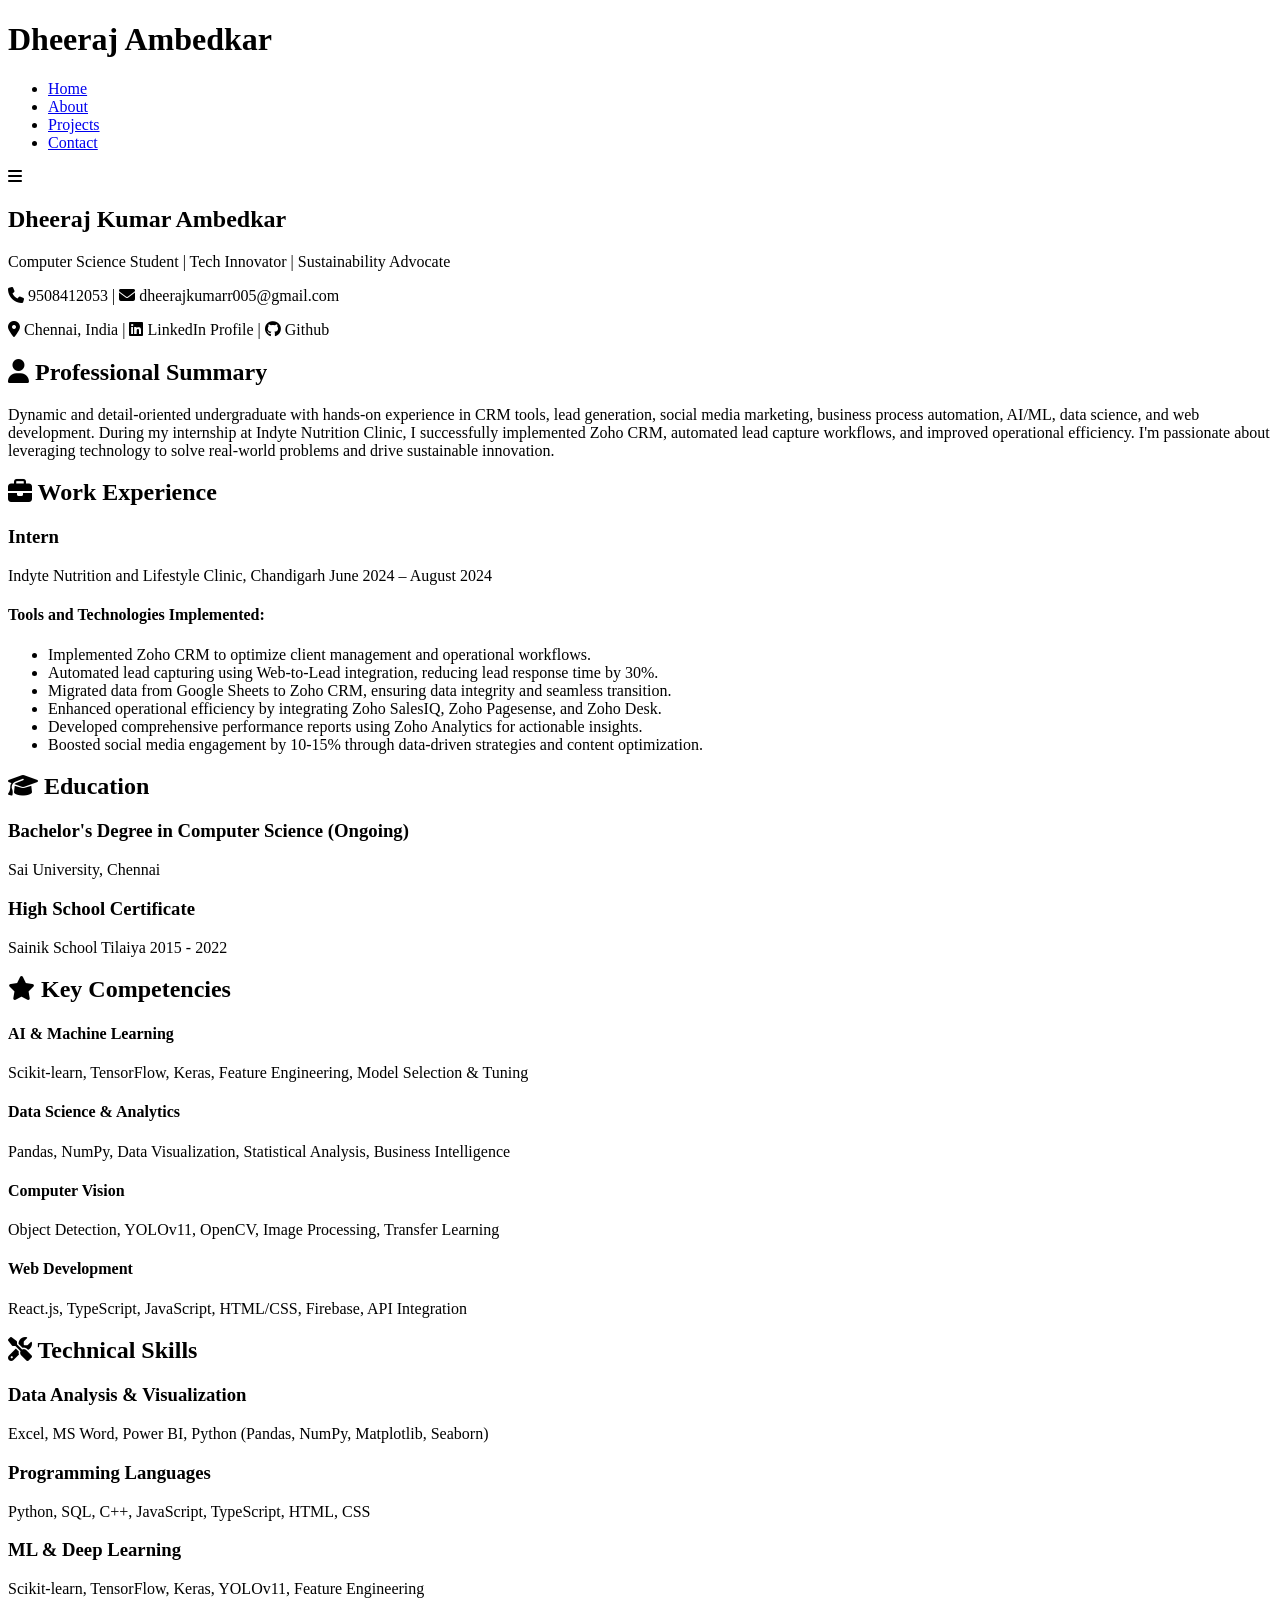
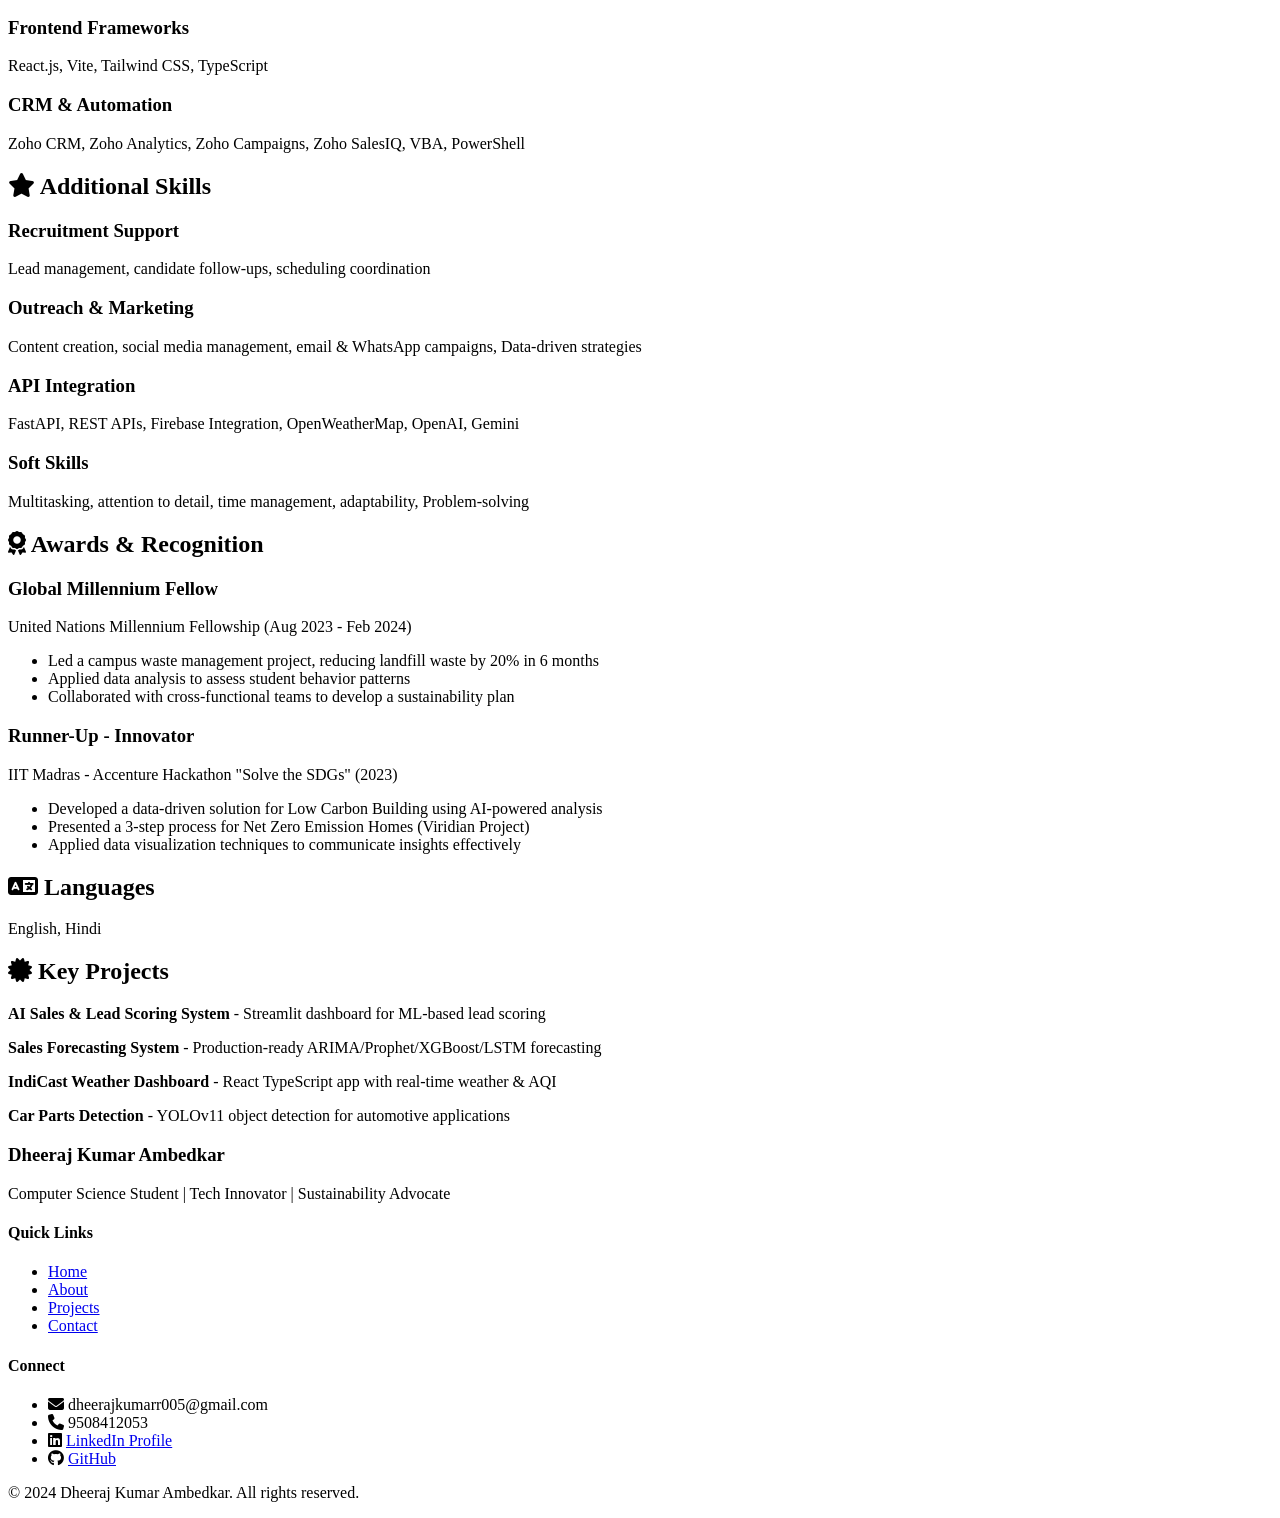
==== about.html @ 346a3b85 "Update about page with comprehensive work experience, skills, and competencies" ====
<!DOCTYPE html>
<html lang="en">
<head>
    <meta charset="UTF-8">
    <meta name="viewport" content="width=device-width, initial-scale=1.0">
    <title>Dheeraj Kumar Ambedkar | About</title>
    <link rel="stylesheet" href="https://cdnjs.cloudflare.com/ajax/libs/font-awesome/6.4.0/css/all.min.css">
    <link rel="stylesheet" href="css/style.css">
</head>
<body>
    <header class="professional-header">
        <div class="container">
            <div id="branding">
                <h1><span class="highlight">Dheeraj</span> Ambedkar</h1>
            </div>
            <nav>
                <ul>
                    <li><a href="index.html">Home</a></li>
                    <li class="current"><a href="about.html">About</a></li>
                    <li><a href="projects.html">Projects</a></li>
                    <li><a href="contact.html">Contact</a></li>
                </ul>
            </nav>
            <div class="mobile-menu-toggle">
                <i class="fas fa-bars"></i>
            </div>
        </div>
    </header>

    <section id="resume-header">
        <div class="container">
            <div class="resume-header-content">
                <h1>Dheeraj Kumar Ambedkar</h1>
                <p class="resume-tagline">Computer Science Student | Tech Innovator | Sustainability Advocate</p>
                <div class="resume-contact-info">
                    <p><i class="fas fa-phone"></i> 9508412053 | <i class="fas fa-envelope"></i> dheerajkumarr005@gmail.com</p>
                    <p><i class="fas fa-map-marker-alt"></i> Chennai, India | <i class="fab fa-linkedin"></i> LinkedIn Profile | <i class="fab fa-github"></i> Github</p>
                </div>
            </div>
        </div>
    </section>

    <section id="resume-content">
        <div class="container">
            <div class="resume-main">
                <section class="resume-section">
                    <h2 class="section-title"><i class="fas fa-user"></i> Professional Summary</h2>
                    <p>Dynamic and detail-oriented undergraduate with hands-on experience in CRM tools, lead generation, social media marketing, business process automation, AI/ML, data science, and web development. During my internship at Indyte Nutrition Clinic, I successfully implemented Zoho CRM, automated lead capture workflows, and improved operational efficiency. I'm passionate about leveraging technology to solve real-world problems and drive sustainable innovation.</p>
                </section>

                <section class="resume-section">
                    <h2 class="section-title"><i class="fas fa-briefcase"></i> Work Experience</h2>
                    <div class="experience-item">
                        <h3>Intern</h3>
                        <div class="experience-meta">
                            <span class="company">Indyte Nutrition and Lifestyle Clinic, Chandigarh</span>
                            <span class="duration">June 2024 – August 2024</span>
                        </div>
                        <div class="experience-details">
                            <h4>Tools and Technologies Implemented:</h4>
                            <ul>
                                <li>Implemented Zoho CRM to optimize client management and operational workflows.</li>
                                <li>Automated lead capturing using Web-to-Lead integration, reducing lead response time by 30%.</li>
                                <li>Migrated data from Google Sheets to Zoho CRM, ensuring data integrity and seamless transition.</li>
                                <li>Enhanced operational efficiency by integrating Zoho SalesIQ, Zoho Pagesense, and Zoho Desk.</li>
                                <li>Developed comprehensive performance reports using Zoho Analytics for actionable insights.</li>
                                <li>Boosted social media engagement by 10-15% through data-driven strategies and content optimization.</li>
                            </ul>
                        </div>
                    </div>
                </section>

                <section class="resume-section">
                    <h2 class="section-title"><i class="fas fa-graduation-cap"></i> Education</h2>
                    <div class="education-item">
                        <h3>Bachelor's Degree in Computer Science (Ongoing)</h3>
                        <div class="education-meta">
                            <span class="institution">Sai University, Chennai</span>
                        </div>
                    </div>
                    <div class="education-item">
                        <h3>High School Certificate</h3>
                        <div class="education-meta">
                            <span class="institution">Sainik School Tilaiya</span>
                            <span class="duration">2015 - 2022</span>
                        </div>
                    </div>
                </section>

                <section class="resume-section">
                    <h2 class="section-title"><i class="fas fa-star"></i> Key Competencies</h2>
                    <div class="competencies-grid">
                        <div class="competency-item">
                            <h4>AI & Machine Learning</h4>
                            <p>Scikit-learn, TensorFlow, Keras, Feature Engineering, Model Selection & Tuning</p>
                        </div>
                        <div class="competency-item">
                            <h4>Data Science & Analytics</h4>
                            <p>Pandas, NumPy, Data Visualization, Statistical Analysis, Business Intelligence</p>
                        </div>
                        <div class="competency-item">
                            <h4>Computer Vision</h4>
                            <p>Object Detection, YOLOv11, OpenCV, Image Processing, Transfer Learning</p>
                        </div>
                        <div class="competency-item">
                            <h4>Web Development</h4>
                            <p>React.js, TypeScript, JavaScript, HTML/CSS, Firebase, API Integration</p>
                        </div>
                    </div>
                </section>
            </div>

            <aside class="resume-sidebar">
                <section class="skills-section">
                    <h2 class="section-title"><i class="fas fa-tools"></i> Technical Skills</h2>
                    <div class="skill-category">
                        <h3>Data Analysis & Visualization</h3>
                        <p>Excel, MS Word, Power BI, Python (Pandas, NumPy, Matplotlib, Seaborn)</p>
                    </div>
                    <div class="skill-category">
                        <h3>Programming Languages</h3>
                        <p>Python, SQL, C++, JavaScript, TypeScript, HTML, CSS</p>
                    </div>
                    <div class="skill-category">
                        <h3>ML & Deep Learning</h3>
                        <p>Scikit-learn, TensorFlow, Keras, YOLOv11, Feature Engineering</p>
                    </div>
                    <div class="skill-category">
                        <h3>Frontend Frameworks</h3>
                        <p>React.js, Vite, Tailwind CSS, TypeScript</p>
                    </div>
                    <div class="skill-category">
                        <h3>CRM & Automation</h3>
                        <p>Zoho CRM, Zoho Analytics, Zoho Campaigns, Zoho SalesIQ, VBA, PowerShell</p>
                    </div>
                </section>

                <section class="skills-section">
                    <h2 class="section-title"><i class="fas fa-star"></i> Additional Skills</h2>
                    <div class="skill-category">
                        <h3>Recruitment Support</h3>
                        <p>Lead management, candidate follow-ups, scheduling coordination</p>
                    </div>
                    <div class="skill-category">
                        <h3>Outreach & Marketing</h3>
                        <p>Content creation, social media management, email & WhatsApp campaigns, Data-driven strategies</p>
                    </div>
                    <div class="skill-category">
                        <h3>API Integration</h3>
                        <p>FastAPI, REST APIs, Firebase Integration, OpenWeatherMap, OpenAI, Gemini</p>
                    </div>
                    <div class="skill-category">
                        <h3>Soft Skills</h3>
                        <p>Multitasking, attention to detail, time management, adaptability, Problem-solving</p>
                    </div>
                </section>

                <section class="awards-section">
                    <h2 class="section-title"><i class="fas fa-award"></i> Awards & Recognition</h2>
                    <div class="award-item">
                        <h3>Global Millennium Fellow</h3>
                        <p>United Nations Millennium Fellowship (Aug 2023 - Feb 2024)</p>
                        <ul>
                            <li>Led a campus waste management project, reducing landfill waste by 20% in 6 months</li>
                            <li>Applied data analysis to assess student behavior patterns</li>
                            <li>Collaborated with cross-functional teams to develop a sustainability plan</li>
                        </ul>
                    </div>
                    <div class="award-item">
                        <h3>Runner-Up - Innovator</h3>
                        <p>IIT Madras - Accenture Hackathon "Solve the SDGs" (2023)</p>
                        <ul>
                            <li>Developed a data-driven solution for Low Carbon Building using AI-powered analysis</li>
                            <li>Presented a 3-step process for Net Zero Emission Homes (Viridian Project)</li>
                            <li>Applied data visualization techniques to communicate insights effectively</li>
                        </ul>
                    </div>
                </section>

                <section class="languages-section">
                    <h2 class="section-title"><i class="fas fa-language"></i> Languages</h2>
                    <p>English, Hindi</p>
                </section>

                <section class="certifications-section">
                    <h2 class="section-title"><i class="fas fa-certificate"></i> Key Projects</h2>
                    <div class="cert-item">
                        <p><strong>AI Sales & Lead Scoring System</strong> - Streamlit dashboard for ML-based lead scoring</p>
                    </div>
                    <div class="cert-item">
                        <p><strong>Sales Forecasting System</strong> - Production-ready ARIMA/Prophet/XGBoost/LSTM forecasting</p>
                    </div>
                    <div class="cert-item">
                        <p><strong>IndiCast Weather Dashboard</strong> - React TypeScript app with real-time weather & AQI</p>
                    </div>
                    <div class="cert-item">
                        <p><strong>Car Parts Detection</strong> - YOLOv11 object detection for automotive applications</p>
                    </div>
                </section>
            </aside>
        </div>
    </section>


    <footer class="professional-footer">
        <div class="container">
            <div class="footer-content">
                <div class="footer-about">
                    <h3>Dheeraj Kumar Ambedkar</h3>
                    <p>Computer Science Student | Tech Innovator | Sustainability Advocate</p>
                </div>
                <div class="footer-links">
                    <h4>Quick Links</h4>
                    <ul>
                        <li><a href="index.html">Home</a></li>
                        <li><a href="about.html">About</a></li>
                        <li><a href="projects.html">Projects</a></li>
                        <li><a href="contact.html">Contact</a></li>
                    </ul>
                </div>
                
<div class="footer-contact">
    <h4>Connect</h4>
    <ul>
        <li><i class="fas fa-envelope"></i> dheerajkumarr005@gmail.com</li>
        <li><i class="fas fa-phone"></i> 9508412053</li>
        <li><i class="fab fa-linkedin"></i> <a href="https://www.linkedin.com/in/dheeraj-kumar-ambedkar-8b4850266/" target="_blank">LinkedIn Profile</a></li>
        <li><i class="fab fa-github"></i> <a href="https://github.com/Dheeraj0053" target="_blank">GitHub</a></li>
    </ul>
</div>
            </div>
            <div class="footer-copyright">
                <p>&copy; 2024 Dheeraj Kumar Ambedkar. All rights reserved.</p>
            </div>
        </div>
    </footer>

    <script src="js/script.js"></script>
</body>
</html>
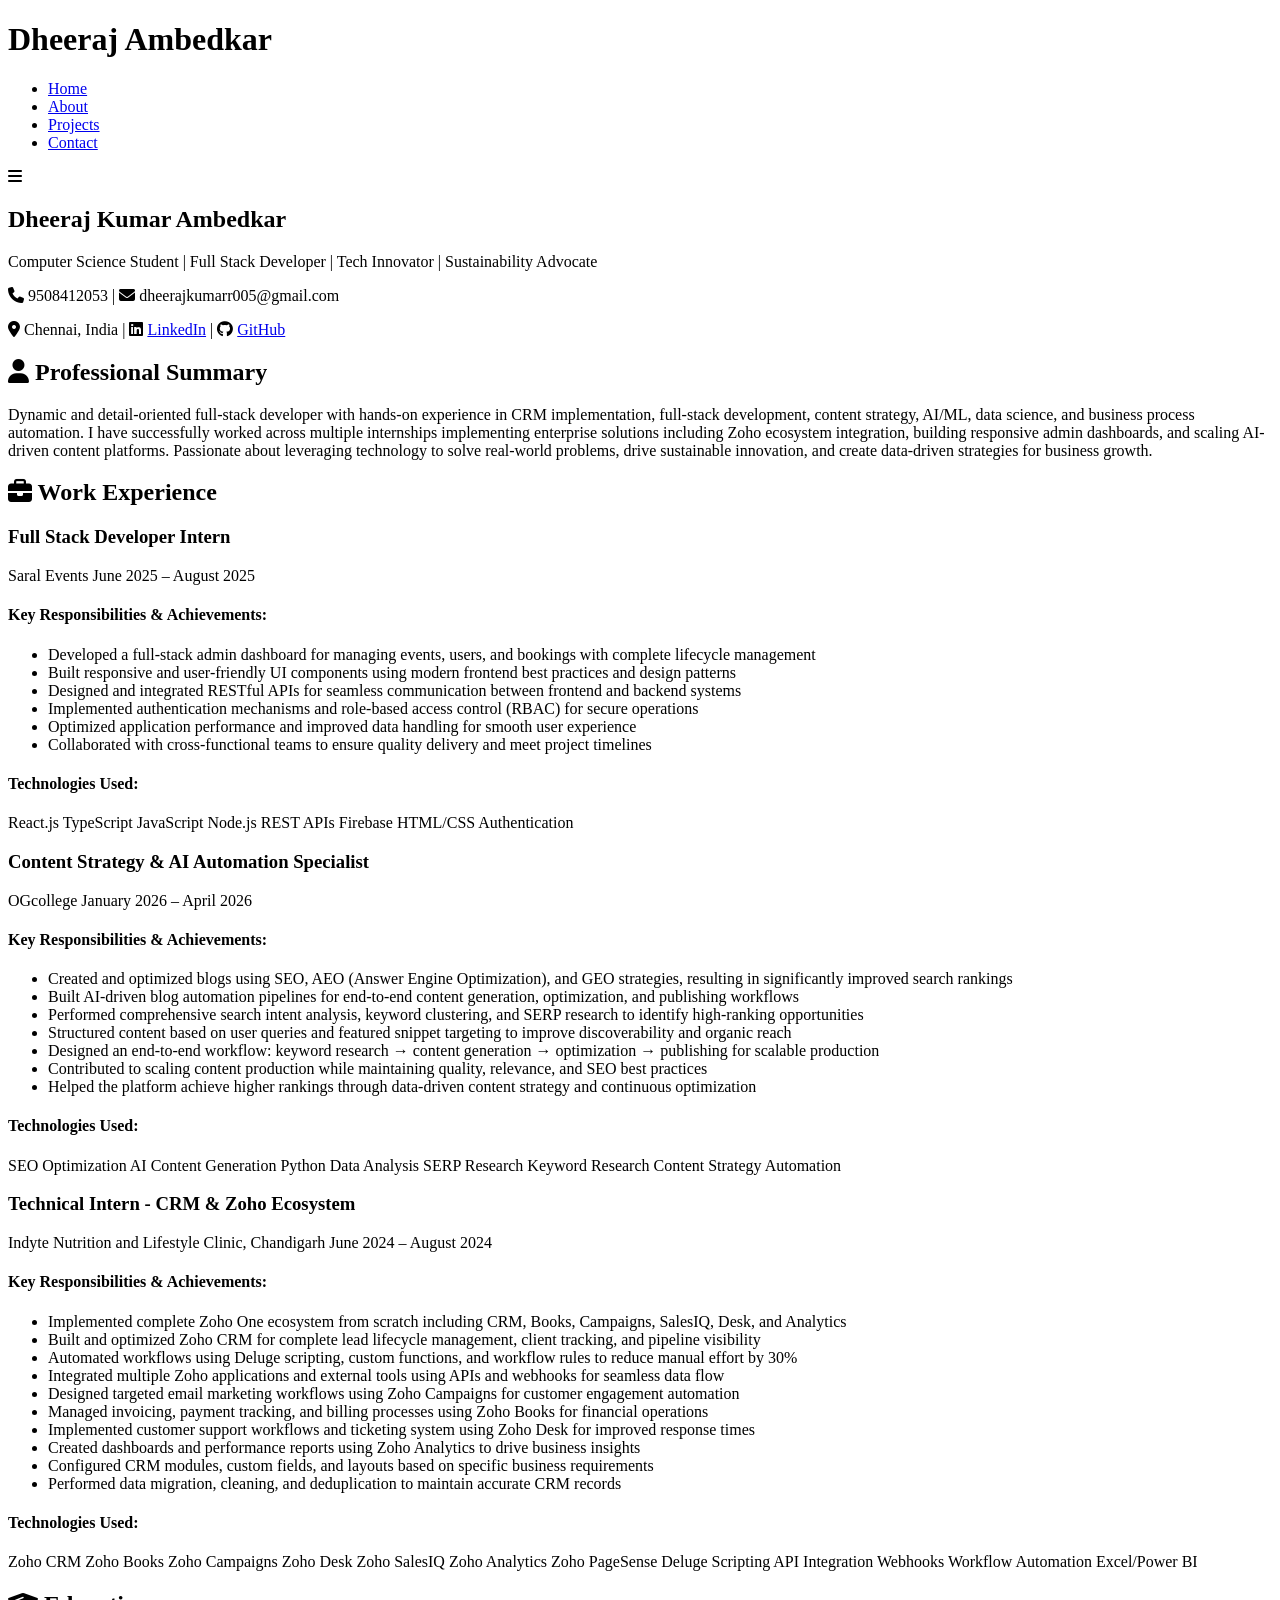
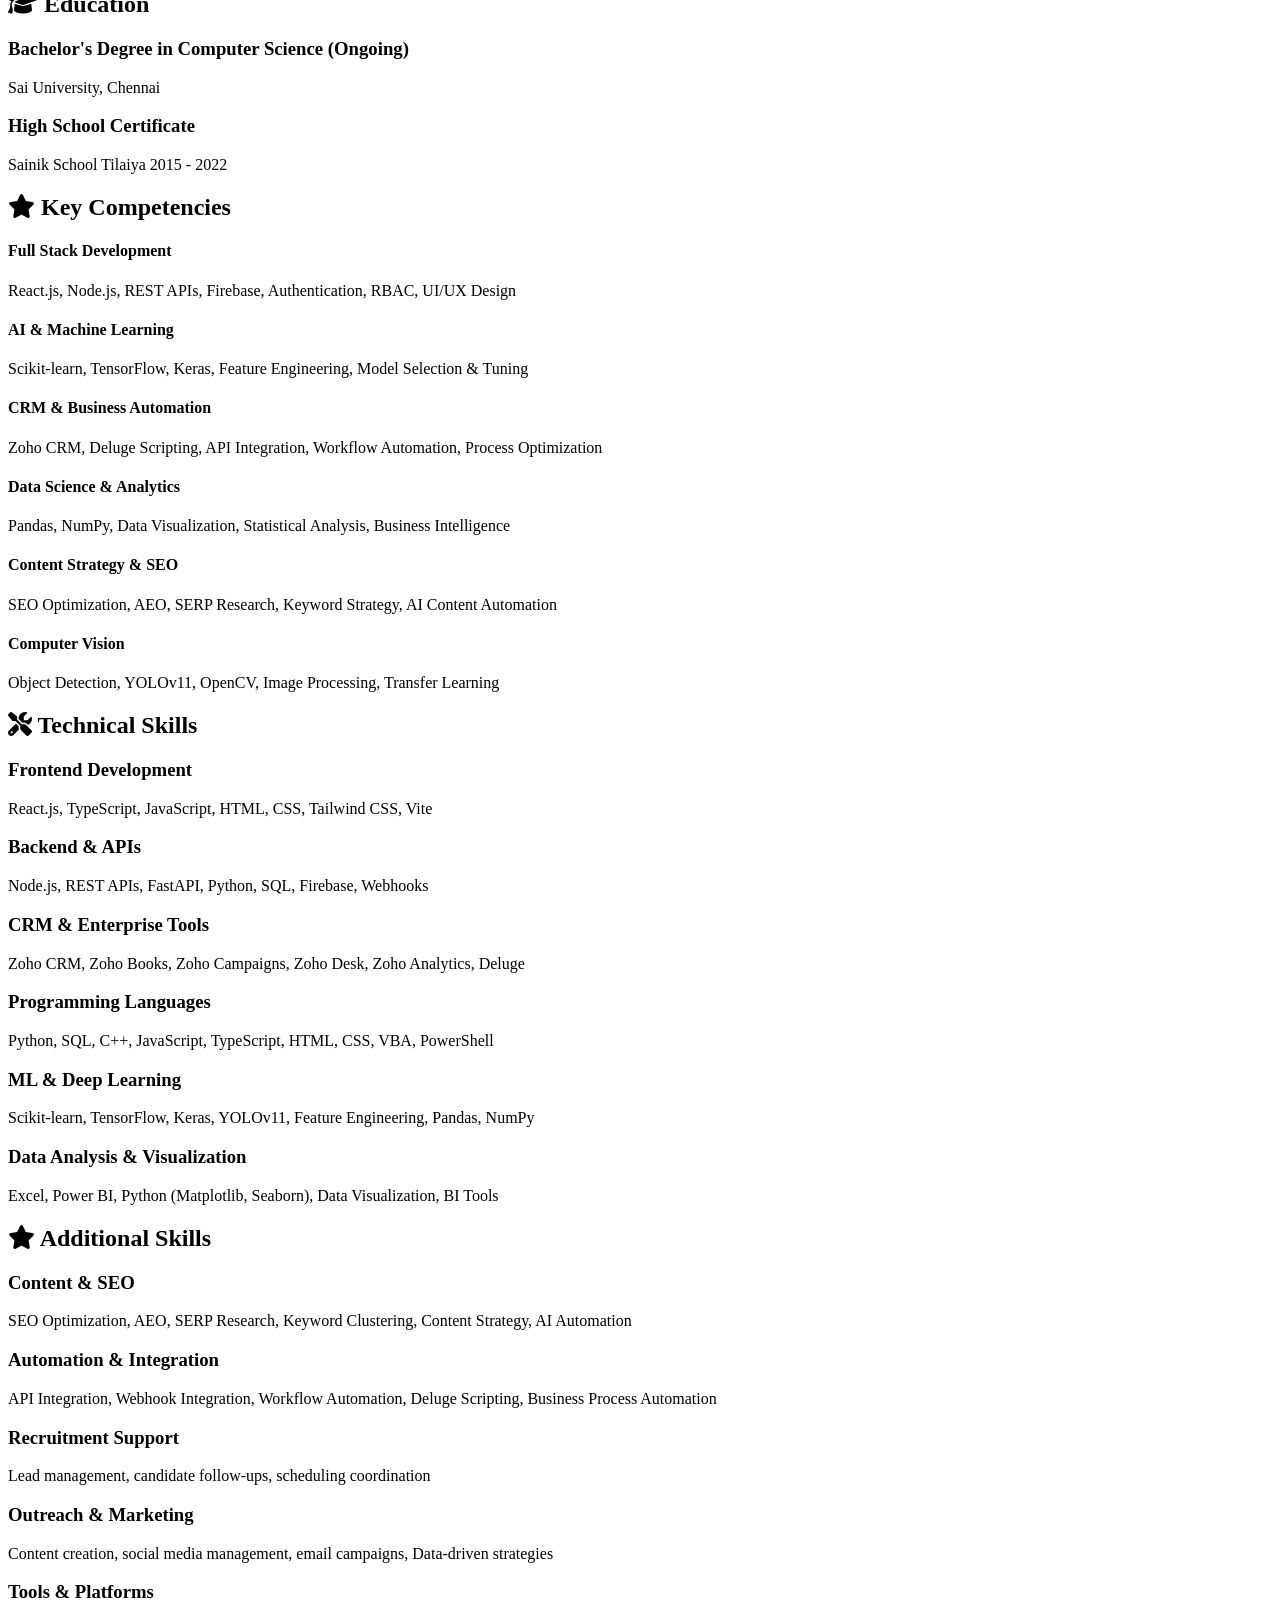
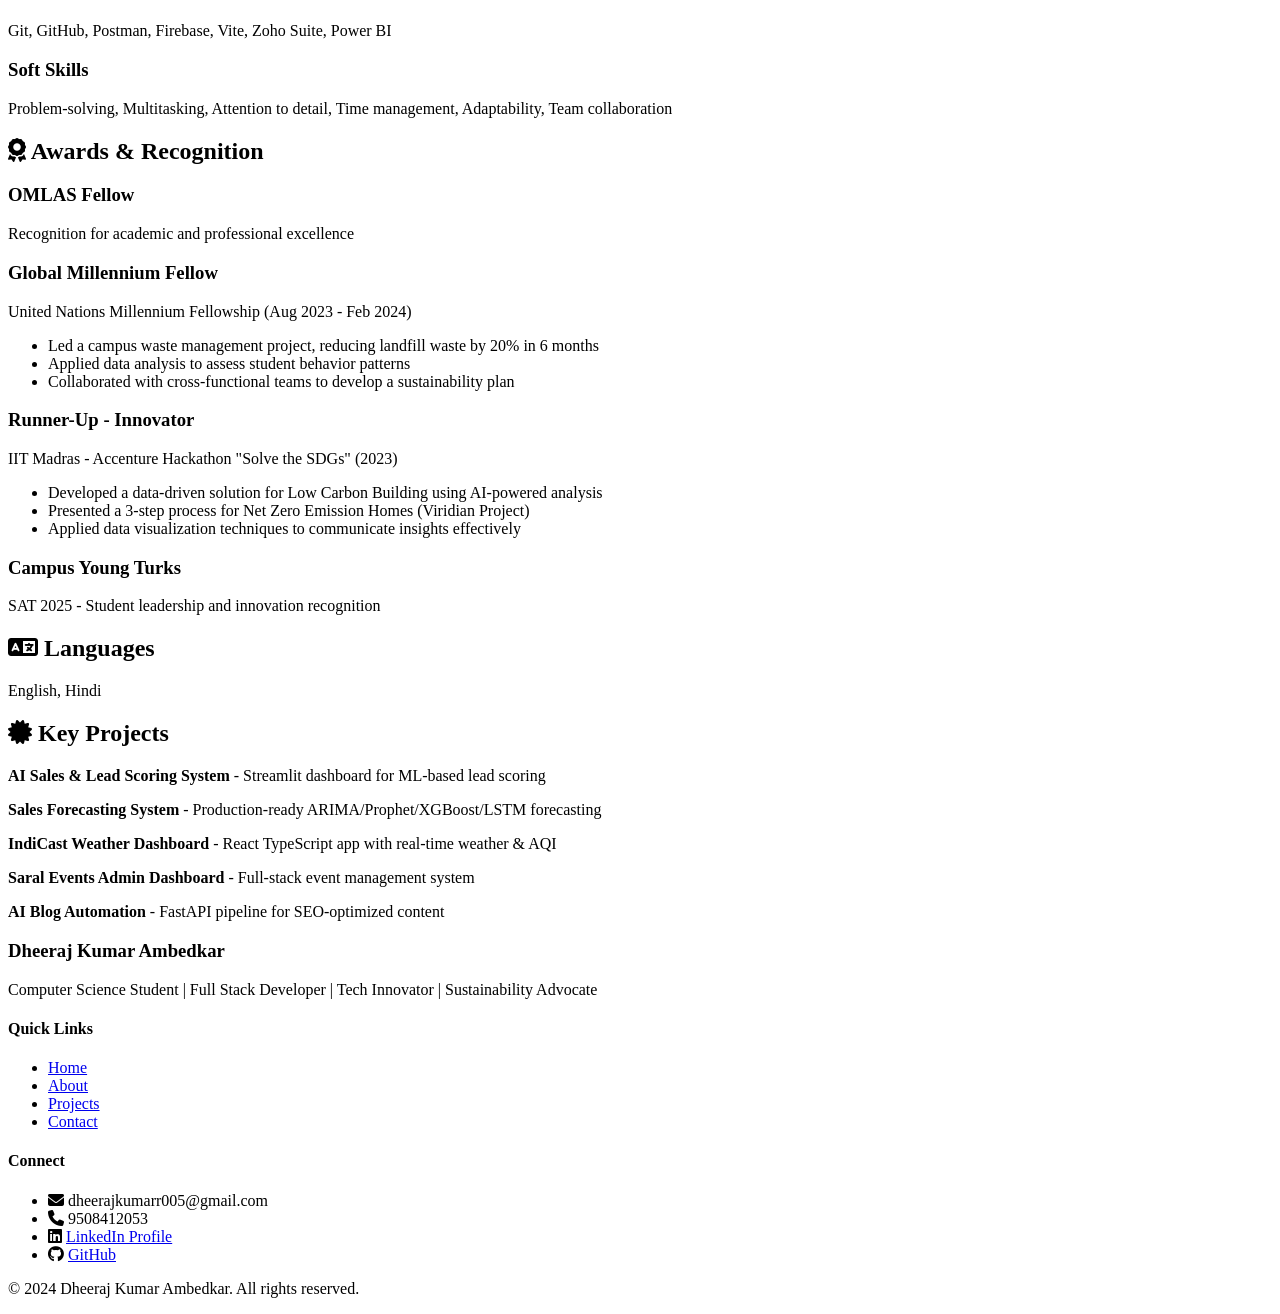
==== commit 7d9ca872: "Add comprehensive work experience with 3 internships and updated technical skills" ====
--- a/about.html
+++ b/about.html
@@ -31,10 +31,10 @@
         <div class="container">
             <div class="resume-header-content">
                 <h1>Dheeraj Kumar Ambedkar</h1>
-                <p class="resume-tagline">Computer Science Student | Tech Innovator | Sustainability Advocate</p>
+                <p class="resume-tagline">Computer Science Student | Full Stack Developer | Tech Innovator | Sustainability Advocate</p>
                 <div class="resume-contact-info">
                     <p><i class="fas fa-phone"></i> 9508412053 | <i class="fas fa-envelope"></i> dheerajkumarr005@gmail.com</p>
-                    <p><i class="fas fa-map-marker-alt"></i> Chennai, India | <i class="fab fa-linkedin"></i> LinkedIn Profile | <i class="fab fa-github"></i> Github</p>
+                    <p><i class="fas fa-map-marker-alt"></i> Chennai, India | <i class="fab fa-linkedin"></i> <a href="https://www.linkedin.com/in/dheeraj-kumar-ambedkar-8b4850266/" target="_blank">LinkedIn</a> | <i class="fab fa-github"></i> <a href="https://github.com/Dheeraj0053" target="_blank">GitHub</a></p>
                 </div>
             </div>
         </div>
@@ -45,27 +45,108 @@
             <div class="resume-main">
                 <section class="resume-section">
                     <h2 class="section-title"><i class="fas fa-user"></i> Professional Summary</h2>
-                    <p>Dynamic and detail-oriented undergraduate with hands-on experience in CRM tools, lead generation, social media marketing, business process automation, AI/ML, data science, and web development. During my internship at Indyte Nutrition Clinic, I successfully implemented Zoho CRM, automated lead capture workflows, and improved operational efficiency. I'm passionate about leveraging technology to solve real-world problems and drive sustainable innovation.</p>
+                    <p>Dynamic and detail-oriented full-stack developer with hands-on experience in CRM implementation, full-stack development, content strategy, AI/ML, data science, and business process automation. I have successfully worked across multiple internships implementing enterprise solutions including Zoho ecosystem integration, building responsive admin dashboards, and scaling AI-driven content platforms. Passionate about leveraging technology to solve real-world problems, drive sustainable innovation, and create data-driven strategies for business growth.</p>
                 </section>
 
                 <section class="resume-section">
                     <h2 class="section-title"><i class="fas fa-briefcase"></i> Work Experience</h2>
+                    
                     <div class="experience-item">
-                        <h3>Intern</h3>
+                        <h3>Full Stack Developer Intern</h3>
+                        <div class="experience-meta">
+                            <span class="company">Saral Events</span>
+                            <span class="duration">June 2025 – August 2025</span>
+                        </div>
+                        <div class="experience-details">
+                            <h4>Key Responsibilities & Achievements:</h4>
+                            <ul>
+                                <li>Developed a full-stack admin dashboard for managing events, users, and bookings with complete lifecycle management</li>
+                                <li>Built responsive and user-friendly UI components using modern frontend best practices and design patterns</li>
+                                <li>Designed and integrated RESTful APIs for seamless communication between frontend and backend systems</li>
+                                <li>Implemented authentication mechanisms and role-based access control (RBAC) for secure operations</li>
+                                <li>Optimized application performance and improved data handling for smooth user experience</li>
+                                <li>Collaborated with cross-functional teams to ensure quality delivery and meet project timelines</li>
+                            </ul>
+                            <h4>Technologies Used:</h4>
+                            <div class="tech-tags-inline">
+                                <span>React.js</span>
+                                <span>TypeScript</span>
+                                <span>JavaScript</span>
+                                <span>Node.js</span>
+                                <span>REST APIs</span>
+                                <span>Firebase</span>
+                                <span>HTML/CSS</span>
+                                <span>Authentication</span>
+                            </div>
+                        </div>
+                    </div>
+
+                    <div class="experience-item">
+                        <h3>Content Strategy & AI Automation Specialist</h3>
+                        <div class="experience-meta">
+                            <span class="company">OGcollege</span>
+                            <span class="duration">January 2026 – April 2026</span>
+                        </div>
+                        <div class="experience-details">
+                            <h4>Key Responsibilities & Achievements:</h4>
+                            <ul>
+                                <li>Created and optimized blogs using SEO, AEO (Answer Engine Optimization), and GEO strategies, resulting in significantly improved search rankings</li>
+                                <li>Built AI-driven blog automation pipelines for end-to-end content generation, optimization, and publishing workflows</li>
+                                <li>Performed comprehensive search intent analysis, keyword clustering, and SERP research to identify high-ranking opportunities</li>
+                                <li>Structured content based on user queries and featured snippet targeting to improve discoverability and organic reach</li>
+                                <li>Designed an end-to-end workflow: keyword research → content generation → optimization → publishing for scalable production</li>
+                                <li>Contributed to scaling content production while maintaining quality, relevance, and SEO best practices</li>
+                                <li>Helped the platform achieve higher rankings through data-driven content strategy and continuous optimization</li>
+                            </ul>
+                            <h4>Technologies Used:</h4>
+                            <div class="tech-tags-inline">
+                                <span>SEO Optimization</span>
+                                <span>AI Content Generation</span>
+                                <span>Python</span>
+                                <span>Data Analysis</span>
+                                <span>SERP Research</span>
+                                <span>Keyword Research</span>
+                                <span>Content Strategy</span>
+                                <span>Automation</span>
+                            </div>
+                        </div>
+                    </div>
+
+                    <div class="experience-item">
+                        <h3>Technical Intern - CRM & Zoho Ecosystem</h3>
                         <div class="experience-meta">
                             <span class="company">Indyte Nutrition and Lifestyle Clinic, Chandigarh</span>
                             <span class="duration">June 2024 – August 2024</span>
                         </div>
                         <div class="experience-details">
-                            <h4>Tools and Technologies Implemented:</h4>
+                            <h4>Key Responsibilities & Achievements:</h4>
                             <ul>
-                                <li>Implemented Zoho CRM to optimize client management and operational workflows.</li>
-                                <li>Automated lead capturing using Web-to-Lead integration, reducing lead response time by 30%.</li>
-                                <li>Migrated data from Google Sheets to Zoho CRM, ensuring data integrity and seamless transition.</li>
-                                <li>Enhanced operational efficiency by integrating Zoho SalesIQ, Zoho Pagesense, and Zoho Desk.</li>
-                                <li>Developed comprehensive performance reports using Zoho Analytics for actionable insights.</li>
-                                <li>Boosted social media engagement by 10-15% through data-driven strategies and content optimization.</li>
+                                <li>Implemented complete Zoho One ecosystem from scratch including CRM, Books, Campaigns, SalesIQ, Desk, and Analytics</li>
+                                <li>Built and optimized Zoho CRM for complete lead lifecycle management, client tracking, and pipeline visibility</li>
+                                <li>Automated workflows using Deluge scripting, custom functions, and workflow rules to reduce manual effort by 30%</li>
+                                <li>Integrated multiple Zoho applications and external tools using APIs and webhooks for seamless data flow</li>
+                                <li>Designed targeted email marketing workflows using Zoho Campaigns for customer engagement automation</li>
+                                <li>Managed invoicing, payment tracking, and billing processes using Zoho Books for financial operations</li>
+                                <li>Implemented customer support workflows and ticketing system using Zoho Desk for improved response times</li>
+                                <li>Created dashboards and performance reports using Zoho Analytics to drive business insights</li>
+                                <li>Configured CRM modules, custom fields, and layouts based on specific business requirements</li>
+                                <li>Performed data migration, cleaning, and deduplication to maintain accurate CRM records</li>
                             </ul>
+                            <h4>Technologies Used:</h4>
+                            <div class="tech-tags-inline">
+                                <span>Zoho CRM</span>
+                                <span>Zoho Books</span>
+                                <span>Zoho Campaigns</span>
+                                <span>Zoho Desk</span>
+                                <span>Zoho SalesIQ</span>
+                                <span>Zoho Analytics</span>
+                                <span>Zoho PageSense</span>
+                                <span>Deluge Scripting</span>
+                                <span>API Integration</span>
+                                <span>Webhooks</span>
+                                <span>Workflow Automation</span>
+                                <span>Excel/Power BI</span>
+                            </div>
                         </div>
                     </div>
                 </section>
@@ -91,20 +172,28 @@
                     <h2 class="section-title"><i class="fas fa-star"></i> Key Competencies</h2>
                     <div class="competencies-grid">
                         <div class="competency-item">
+                            <h4>Full Stack Development</h4>
+                            <p>React.js, Node.js, REST APIs, Firebase, Authentication, RBAC, UI/UX Design</p>
+                        </div>
+                        <div class="competency-item">
                             <h4>AI & Machine Learning</h4>
                             <p>Scikit-learn, TensorFlow, Keras, Feature Engineering, Model Selection & Tuning</p>
                         </div>
                         <div class="competency-item">
+                            <h4>CRM & Business Automation</h4>
+                            <p>Zoho CRM, Deluge Scripting, API Integration, Workflow Automation, Process Optimization</p>
+                        </div>
+                        <div class="competency-item">
                             <h4>Data Science & Analytics</h4>
                             <p>Pandas, NumPy, Data Visualization, Statistical Analysis, Business Intelligence</p>
                         </div>
                         <div class="competency-item">
+                            <h4>Content Strategy & SEO</h4>
+                            <p>SEO Optimization, AEO, SERP Research, Keyword Strategy, AI Content Automation</p>
+                        </div>
+                        <div class="competency-item">
                             <h4>Computer Vision</h4>
                             <p>Object Detection, YOLOv11, OpenCV, Image Processing, Transfer Learning</p>
-                        </div>
-                        <div class="competency-item">
-                            <h4>Web Development</h4>
-                            <p>React.js, TypeScript, JavaScript, HTML/CSS, Firebase, API Integration</p>
                         </div>
                     </div>
                 </section>
@@ -114,49 +203,65 @@
                 <section class="skills-section">
                     <h2 class="section-title"><i class="fas fa-tools"></i> Technical Skills</h2>
                     <div class="skill-category">
+                        <h3>Frontend Development</h3>
+                        <p>React.js, TypeScript, JavaScript, HTML, CSS, Tailwind CSS, Vite</p>
+                    </div>
+                    <div class="skill-category">
+                        <h3>Backend & APIs</h3>
+                        <p>Node.js, REST APIs, FastAPI, Python, SQL, Firebase, Webhooks</p>
+                    </div>
+                    <div class="skill-category">
+                        <h3>CRM & Enterprise Tools</h3>
+                        <p>Zoho CRM, Zoho Books, Zoho Campaigns, Zoho Desk, Zoho Analytics, Deluge</p>
+                    </div>
+                    <div class="skill-category">
+                        <h3>Programming Languages</h3>
+                        <p>Python, SQL, C++, JavaScript, TypeScript, HTML, CSS, VBA, PowerShell</p>
+                    </div>
+                    <div class="skill-category">
+                        <h3>ML & Deep Learning</h3>
+                        <p>Scikit-learn, TensorFlow, Keras, YOLOv11, Feature Engineering, Pandas, NumPy</p>
+                    </div>
+                    <div class="skill-category">
                         <h3>Data Analysis & Visualization</h3>
-                        <p>Excel, MS Word, Power BI, Python (Pandas, NumPy, Matplotlib, Seaborn)</p>
-                    </div>
-                    <div class="skill-category">
-                        <h3>Programming Languages</h3>
-                        <p>Python, SQL, C++, JavaScript, TypeScript, HTML, CSS</p>
-                    </div>
-                    <div class="skill-category">
-                        <h3>ML & Deep Learning</h3>
-                        <p>Scikit-learn, TensorFlow, Keras, YOLOv11, Feature Engineering</p>
-                    </div>
-                    <div class="skill-category">
-                        <h3>Frontend Frameworks</h3>
-                        <p>React.js, Vite, Tailwind CSS, TypeScript</p>
-                    </div>
-                    <div class="skill-category">
-                        <h3>CRM & Automation</h3>
-                        <p>Zoho CRM, Zoho Analytics, Zoho Campaigns, Zoho SalesIQ, VBA, PowerShell</p>
+                        <p>Excel, Power BI, Python (Matplotlib, Seaborn), Data Visualization, BI Tools</p>
                     </div>
                 </section>
 
                 <section class="skills-section">
                     <h2 class="section-title"><i class="fas fa-star"></i> Additional Skills</h2>
                     <div class="skill-category">
+                        <h3>Content & SEO</h3>
+                        <p>SEO Optimization, AEO, SERP Research, Keyword Clustering, Content Strategy, AI Automation</p>
+                    </div>
+                    <div class="skill-category">
+                        <h3>Automation & Integration</h3>
+                        <p>API Integration, Webhook Integration, Workflow Automation, Deluge Scripting, Business Process Automation</p>
+                    </div>
+                    <div class="skill-category">
                         <h3>Recruitment Support</h3>
                         <p>Lead management, candidate follow-ups, scheduling coordination</p>
                     </div>
                     <div class="skill-category">
                         <h3>Outreach & Marketing</h3>
-                        <p>Content creation, social media management, email & WhatsApp campaigns, Data-driven strategies</p>
-                    </div>
-                    <div class="skill-category">
-                        <h3>API Integration</h3>
-                        <p>FastAPI, REST APIs, Firebase Integration, OpenWeatherMap, OpenAI, Gemini</p>
+                        <p>Content creation, social media management, email campaigns, Data-driven strategies</p>
+                    </div>
+                    <div class="skill-category">
+                        <h3>Tools & Platforms</h3>
+                        <p>Git, GitHub, Postman, Firebase, Vite, Zoho Suite, Power BI</p>
                     </div>
                     <div class="skill-category">
                         <h3>Soft Skills</h3>
-                        <p>Multitasking, attention to detail, time management, adaptability, Problem-solving</p>
+                        <p>Problem-solving, Multitasking, Attention to detail, Time management, Adaptability, Team collaboration</p>
                     </div>
                 </section>
 
                 <section class="awards-section">
                     <h2 class="section-title"><i class="fas fa-award"></i> Awards & Recognition</h2>
+                    <div class="award-item">
+                        <h3>OMLAS Fellow</h3>
+                        <p>Recognition for academic and professional excellence</p>
+                    </div>
                     <div class="award-item">
                         <h3>Global Millennium Fellow</h3>
                         <p>United Nations Millennium Fellowship (Aug 2023 - Feb 2024)</p>
@@ -175,6 +280,10 @@
                             <li>Applied data visualization techniques to communicate insights effectively</li>
                         </ul>
                     </div>
+                    <div class="award-item">
+                        <h3>Campus Young Turks</h3>
+                        <p>SAT 2025 - Student leadership and innovation recognition</p>
+                    </div>
                 </section>
 
                 <section class="languages-section">
@@ -194,7 +303,10 @@
                         <p><strong>IndiCast Weather Dashboard</strong> - React TypeScript app with real-time weather & AQI</p>
                     </div>
                     <div class="cert-item">
-                        <p><strong>Car Parts Detection</strong> - YOLOv11 object detection for automotive applications</p>
+                        <p><strong>Saral Events Admin Dashboard</strong> - Full-stack event management system</p>
+                    </div>
+                    <div class="cert-item">
+                        <p><strong>AI Blog Automation</strong> - FastAPI pipeline for SEO-optimized content</p>
                     </div>
                 </section>
             </aside>
@@ -207,7 +319,7 @@
             <div class="footer-content">
                 <div class="footer-about">
                     <h3>Dheeraj Kumar Ambedkar</h3>
-                    <p>Computer Science Student | Tech Innovator | Sustainability Advocate</p>
+                    <p>Computer Science Student | Full Stack Developer | Tech Innovator | Sustainability Advocate</p>
                 </div>
                 <div class="footer-links">
                     <h4>Quick Links</h4>
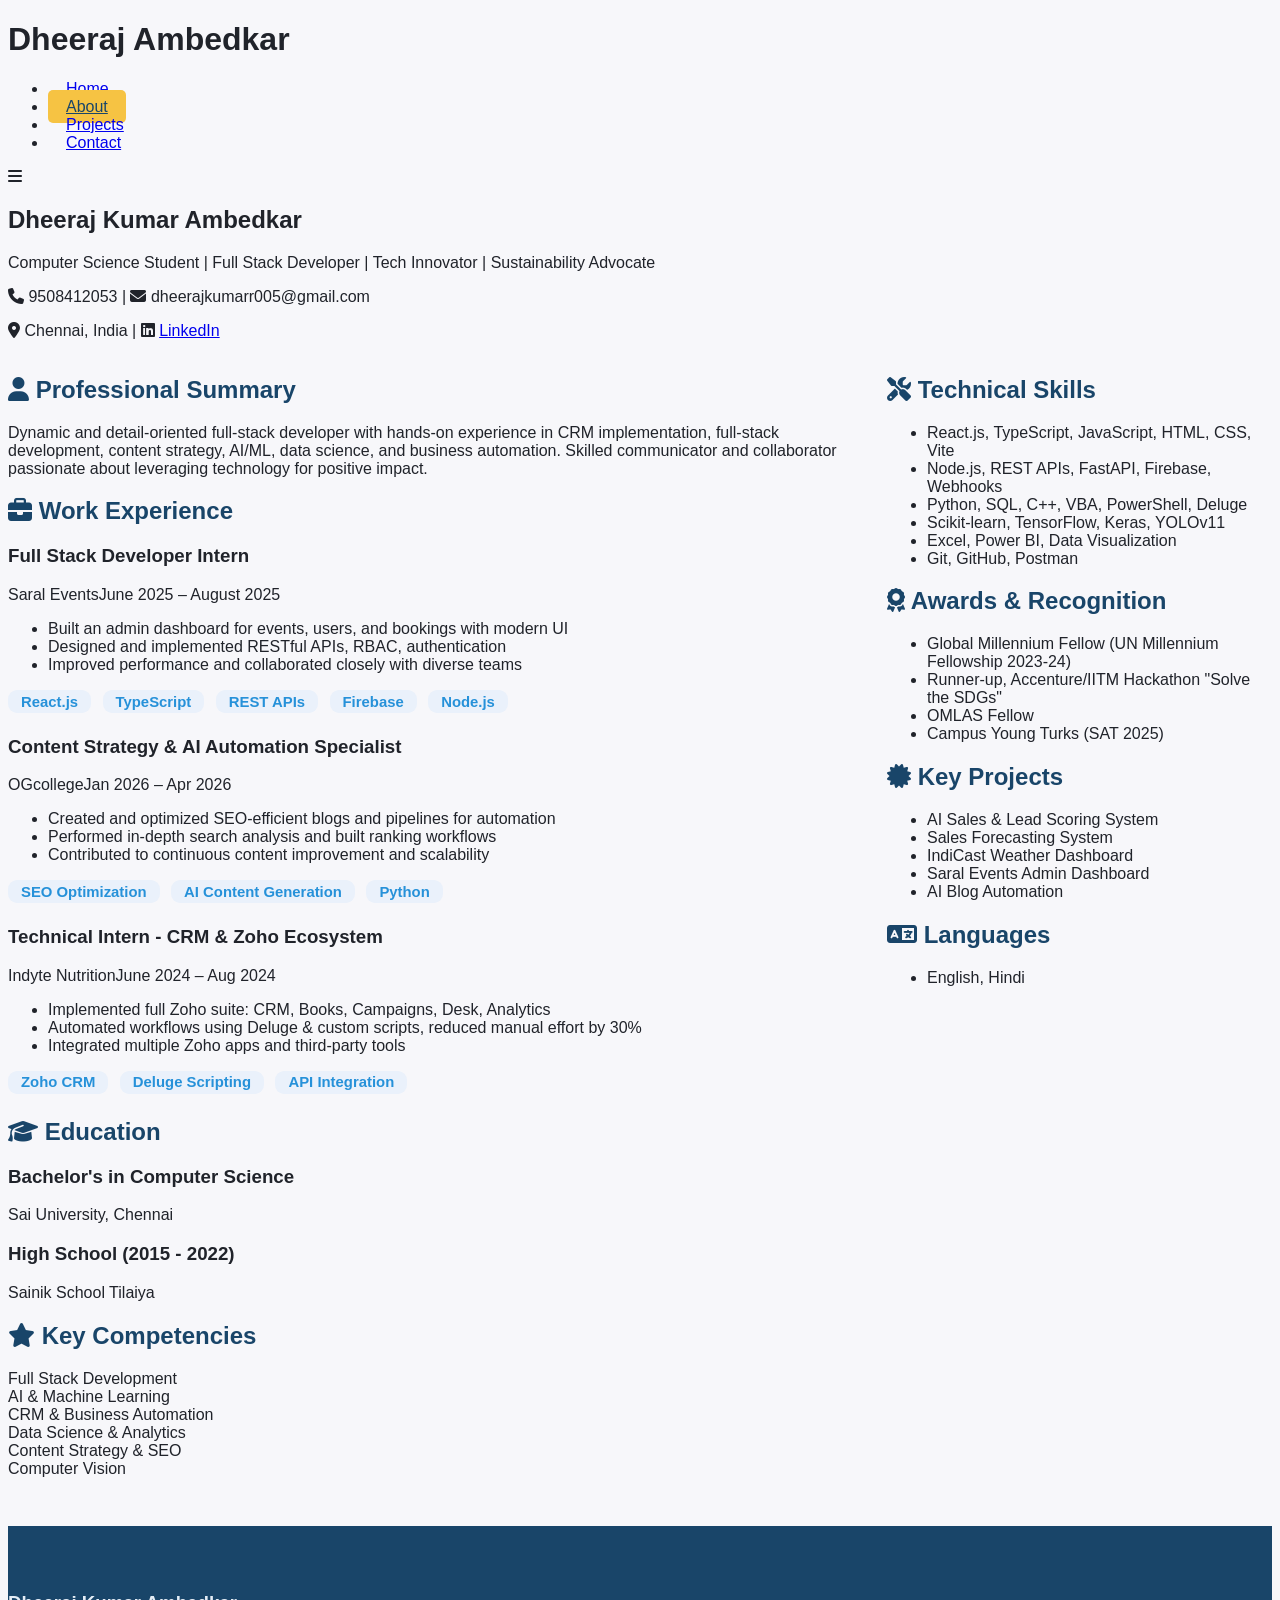
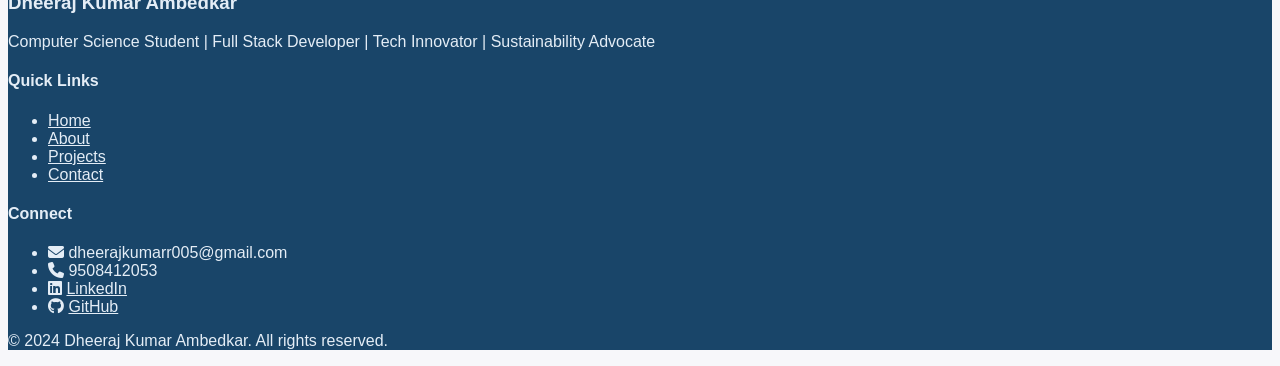
==== commit 2d952fc1: "UI/UX Pro refresh: About page layout & section cards modernized for visual clarity and consistency." ====
--- a/about.html
+++ b/about.html
@@ -26,7 +26,6 @@
             </div>
         </div>
     </header>
-
     <section id="resume-header">
         <div class="container">
             <div class="resume-header-content">
@@ -34,286 +33,137 @@
                 <p class="resume-tagline">Computer Science Student | Full Stack Developer | Tech Innovator | Sustainability Advocate</p>
                 <div class="resume-contact-info">
                     <p><i class="fas fa-phone"></i> 9508412053 | <i class="fas fa-envelope"></i> dheerajkumarr005@gmail.com</p>
-                    <p><i class="fas fa-map-marker-alt"></i> Chennai, India | <i class="fab fa-linkedin"></i> <a href="https://www.linkedin.com/in/dheeraj-kumar-ambedkar-8b4850266/" target="_blank">LinkedIn</a> | <i class="fab fa-github"></i> <a href="https://github.com/Dheeraj0053" target="_blank">GitHub</a></p>
+                    <p><i class="fas fa-map-marker-alt"></i> Chennai, India | <i class="fab fa-linkedin"></i> <a href="https://www.linkedin.com/in/dheeraj-kumar-ambedkar-8b4850266/" target="_blank">LinkedIn</a></p>
                 </div>
             </div>
         </div>
     </section>
-
     <section id="resume-content">
-        <div class="container">
-            <div class="resume-main">
+        <div class="container" style="display: flex; flex-direction:row; gap:42px;align-items: flex-start;flex-wrap:wrap;">
+            <div class="resume-main" style="flex:2;min-width:320px;">
                 <section class="resume-section">
                     <h2 class="section-title"><i class="fas fa-user"></i> Professional Summary</h2>
-                    <p>Dynamic and detail-oriented full-stack developer with hands-on experience in CRM implementation, full-stack development, content strategy, AI/ML, data science, and business process automation. I have successfully worked across multiple internships implementing enterprise solutions including Zoho ecosystem integration, building responsive admin dashboards, and scaling AI-driven content platforms. Passionate about leveraging technology to solve real-world problems, drive sustainable innovation, and create data-driven strategies for business growth.</p>
-                </section>
-
+                    <p>Dynamic and detail-oriented full-stack developer with hands-on experience in CRM implementation, full-stack development, content strategy, AI/ML, data science, and business automation. Skilled communicator and collaborator passionate about leveraging technology for positive impact.</p>
+                </section>
                 <section class="resume-section">
                     <h2 class="section-title"><i class="fas fa-briefcase"></i> Work Experience</h2>
-                    
-                    <div class="experience-item">
-                        <h3>Full Stack Developer Intern</h3>
-                        <div class="experience-meta">
-                            <span class="company">Saral Events</span>
-                            <span class="duration">June 2025 – August 2025</span>
-                        </div>
-                        <div class="experience-details">
-                            <h4>Key Responsibilities & Achievements:</h4>
-                            <ul>
-                                <li>Developed a full-stack admin dashboard for managing events, users, and bookings with complete lifecycle management</li>
-                                <li>Built responsive and user-friendly UI components using modern frontend best practices and design patterns</li>
-                                <li>Designed and integrated RESTful APIs for seamless communication between frontend and backend systems</li>
-                                <li>Implemented authentication mechanisms and role-based access control (RBAC) for secure operations</li>
-                                <li>Optimized application performance and improved data handling for smooth user experience</li>
-                                <li>Collaborated with cross-functional teams to ensure quality delivery and meet project timelines</li>
-                            </ul>
-                            <h4>Technologies Used:</h4>
-                            <div class="tech-tags-inline">
-                                <span>React.js</span>
-                                <span>TypeScript</span>
-                                <span>JavaScript</span>
-                                <span>Node.js</span>
-                                <span>REST APIs</span>
-                                <span>Firebase</span>
-                                <span>HTML/CSS</span>
-                                <span>Authentication</span>
+                    <!-- Professional Experience (Cards) -->
+                    <div class="experience-list">
+                        <div class="experience-item card">
+                            <h3>Full Stack Developer Intern</h3>
+                            <div class="experience-meta"><span class="company">Saral Events</span><span class="duration">June 2025 – August 2025</span></div>
+                            <div class="experience-details">
+                                <ul>
+                                    <li>Built an admin dashboard for events, users, and bookings with modern UI</li>
+                                    <li>Designed and implemented RESTful APIs, RBAC, authentication</li>
+                                    <li>Improved performance and collaborated closely with diverse teams</li>
+                                </ul>
+                                <div class="tech-tags">
+                                    <span class="tech-badge">React.js</span>
+                                    <span class="tech-badge">TypeScript</span>
+                                    <span class="tech-badge">REST APIs</span>
+                                    <span class="tech-badge">Firebase</span>
+                                    <span class="tech-badge">Node.js</span>
+                                </div>
                             </div>
                         </div>
-                    </div>
-
-                    <div class="experience-item">
-                        <h3>Content Strategy & AI Automation Specialist</h3>
-                        <div class="experience-meta">
-                            <span class="company">OGcollege</span>
-                            <span class="duration">January 2026 – April 2026</span>
-                        </div>
-                        <div class="experience-details">
-                            <h4>Key Responsibilities & Achievements:</h4>
-                            <ul>
-                                <li>Created and optimized blogs using SEO, AEO (Answer Engine Optimization), and GEO strategies, resulting in significantly improved search rankings</li>
-                                <li>Built AI-driven blog automation pipelines for end-to-end content generation, optimization, and publishing workflows</li>
-                                <li>Performed comprehensive search intent analysis, keyword clustering, and SERP research to identify high-ranking opportunities</li>
-                                <li>Structured content based on user queries and featured snippet targeting to improve discoverability and organic reach</li>
-                                <li>Designed an end-to-end workflow: keyword research → content generation → optimization → publishing for scalable production</li>
-                                <li>Contributed to scaling content production while maintaining quality, relevance, and SEO best practices</li>
-                                <li>Helped the platform achieve higher rankings through data-driven content strategy and continuous optimization</li>
-                            </ul>
-                            <h4>Technologies Used:</h4>
-                            <div class="tech-tags-inline">
-                                <span>SEO Optimization</span>
-                                <span>AI Content Generation</span>
-                                <span>Python</span>
-                                <span>Data Analysis</span>
-                                <span>SERP Research</span>
-                                <span>Keyword Research</span>
-                                <span>Content Strategy</span>
-                                <span>Automation</span>
+                        <div class="experience-item card">
+                            <h3>Content Strategy & AI Automation Specialist</h3>
+                            <div class="experience-meta"><span class="company">OGcollege</span><span class="duration">Jan 2026 – Apr 2026</span></div>
+                            <div class="experience-details">
+                                <ul>
+                                    <li>Created and optimized SEO-efficient blogs and pipelines for automation</li>
+                                    <li>Performed in-depth search analysis and built ranking workflows</li>
+                                    <li>Contributed to continuous content improvement and scalability</li>
+                                </ul>
+                                <div class="tech-tags">
+                                    <span class="tech-badge">SEO Optimization</span>
+                                    <span class="tech-badge">AI Content Generation</span>
+                                    <span class="tech-badge">Python</span>
+                                </div>
                             </div>
                         </div>
-                    </div>
-
-                    <div class="experience-item">
-                        <h3>Technical Intern - CRM & Zoho Ecosystem</h3>
-                        <div class="experience-meta">
-                            <span class="company">Indyte Nutrition and Lifestyle Clinic, Chandigarh</span>
-                            <span class="duration">June 2024 – August 2024</span>
-                        </div>
-                        <div class="experience-details">
-                            <h4>Key Responsibilities & Achievements:</h4>
-                            <ul>
-                                <li>Implemented complete Zoho One ecosystem from scratch including CRM, Books, Campaigns, SalesIQ, Desk, and Analytics</li>
-                                <li>Built and optimized Zoho CRM for complete lead lifecycle management, client tracking, and pipeline visibility</li>
-                                <li>Automated workflows using Deluge scripting, custom functions, and workflow rules to reduce manual effort by 30%</li>
-                                <li>Integrated multiple Zoho applications and external tools using APIs and webhooks for seamless data flow</li>
-                                <li>Designed targeted email marketing workflows using Zoho Campaigns for customer engagement automation</li>
-                                <li>Managed invoicing, payment tracking, and billing processes using Zoho Books for financial operations</li>
-                                <li>Implemented customer support workflows and ticketing system using Zoho Desk for improved response times</li>
-                                <li>Created dashboards and performance reports using Zoho Analytics to drive business insights</li>
-                                <li>Configured CRM modules, custom fields, and layouts based on specific business requirements</li>
-                                <li>Performed data migration, cleaning, and deduplication to maintain accurate CRM records</li>
-                            </ul>
-                            <h4>Technologies Used:</h4>
-                            <div class="tech-tags-inline">
-                                <span>Zoho CRM</span>
-                                <span>Zoho Books</span>
-                                <span>Zoho Campaigns</span>
-                                <span>Zoho Desk</span>
-                                <span>Zoho SalesIQ</span>
-                                <span>Zoho Analytics</span>
-                                <span>Zoho PageSense</span>
-                                <span>Deluge Scripting</span>
-                                <span>API Integration</span>
-                                <span>Webhooks</span>
-                                <span>Workflow Automation</span>
-                                <span>Excel/Power BI</span>
+                        <div class="experience-item card">
+                            <h3>Technical Intern - CRM & Zoho Ecosystem</h3>
+                            <div class="experience-meta"><span class="company">Indyte Nutrition</span><span class="duration">June 2024 – Aug 2024</span></div>
+                            <div class="experience-details">
+                                <ul>
+                                    <li>Implemented full Zoho suite: CRM, Books, Campaigns, Desk, Analytics</li>
+                                    <li>Automated workflows using Deluge & custom scripts, reduced manual effort by 30%</li>
+                                    <li>Integrated multiple Zoho apps and third-party tools</li>
+                                </ul>
+                                <div class="tech-tags">
+                                    <span class="tech-badge">Zoho CRM</span>
+                                    <span class="tech-badge">Deluge Scripting</span>
+                                    <span class="tech-badge">API Integration</span>
+                                </div>
                             </div>
                         </div>
                     </div>
                 </section>
-
-                <section class="resume-section">
+                <section class="resume-section card">
                     <h2 class="section-title"><i class="fas fa-graduation-cap"></i> Education</h2>
                     <div class="education-item">
-                        <h3>Bachelor's Degree in Computer Science (Ongoing)</h3>
-                        <div class="education-meta">
-                            <span class="institution">Sai University, Chennai</span>
-                        </div>
+                        <h3>Bachelor's in Computer Science</h3>
+                        <span class="institution">Sai University, Chennai</span>
                     </div>
                     <div class="education-item">
-                        <h3>High School Certificate</h3>
-                        <div class="education-meta">
-                            <span class="institution">Sainik School Tilaiya</span>
-                            <span class="duration">2015 - 2022</span>
-                        </div>
-                    </div>
-                </section>
-
-                <section class="resume-section">
+                        <h3>High School (2015 - 2022)</h3>
+                        <span class="institution">Sainik School Tilaiya</span>
+                    </div>
+                </section>
+                <section class="resume-section card">
                     <h2 class="section-title"><i class="fas fa-star"></i> Key Competencies</h2>
                     <div class="competencies-grid">
-                        <div class="competency-item">
-                            <h4>Full Stack Development</h4>
-                            <p>React.js, Node.js, REST APIs, Firebase, Authentication, RBAC, UI/UX Design</p>
-                        </div>
-                        <div class="competency-item">
-                            <h4>AI & Machine Learning</h4>
-                            <p>Scikit-learn, TensorFlow, Keras, Feature Engineering, Model Selection & Tuning</p>
-                        </div>
-                        <div class="competency-item">
-                            <h4>CRM & Business Automation</h4>
-                            <p>Zoho CRM, Deluge Scripting, API Integration, Workflow Automation, Process Optimization</p>
-                        </div>
-                        <div class="competency-item">
-                            <h4>Data Science & Analytics</h4>
-                            <p>Pandas, NumPy, Data Visualization, Statistical Analysis, Business Intelligence</p>
-                        </div>
-                        <div class="competency-item">
-                            <h4>Content Strategy & SEO</h4>
-                            <p>SEO Optimization, AEO, SERP Research, Keyword Strategy, AI Content Automation</p>
-                        </div>
-                        <div class="competency-item">
-                            <h4>Computer Vision</h4>
-                            <p>Object Detection, YOLOv11, OpenCV, Image Processing, Transfer Learning</p>
-                        </div>
-                    </div>
-                </section>
-            </div>
-
-            <aside class="resume-sidebar">
-                <section class="skills-section">
+                        <div class="competency-item"><span>Full Stack Development</span></div>
+                        <div class="competency-item"><span>AI & Machine Learning</span></div>
+                        <div class="competency-item"><span>CRM & Business Automation</span></div>
+                        <div class="competency-item"><span>Data Science & Analytics</span></div>
+                        <div class="competency-item"><span>Content Strategy & SEO</span></div>
+                        <div class="competency-item"><span>Computer Vision</span></div>
+                    </div>
+                </section>
+            </div>
+            <aside class="resume-sidebar" style="flex:1;min-width:240px;max-width:385px;">
+                <section class="skills-section card">
                     <h2 class="section-title"><i class="fas fa-tools"></i> Technical Skills</h2>
-                    <div class="skill-category">
-                        <h3>Frontend Development</h3>
-                        <p>React.js, TypeScript, JavaScript, HTML, CSS, Tailwind CSS, Vite</p>
-                    </div>
-                    <div class="skill-category">
-                        <h3>Backend & APIs</h3>
-                        <p>Node.js, REST APIs, FastAPI, Python, SQL, Firebase, Webhooks</p>
-                    </div>
-                    <div class="skill-category">
-                        <h3>CRM & Enterprise Tools</h3>
-                        <p>Zoho CRM, Zoho Books, Zoho Campaigns, Zoho Desk, Zoho Analytics, Deluge</p>
-                    </div>
-                    <div class="skill-category">
-                        <h3>Programming Languages</h3>
-                        <p>Python, SQL, C++, JavaScript, TypeScript, HTML, CSS, VBA, PowerShell</p>
-                    </div>
-                    <div class="skill-category">
-                        <h3>ML & Deep Learning</h3>
-                        <p>Scikit-learn, TensorFlow, Keras, YOLOv11, Feature Engineering, Pandas, NumPy</p>
-                    </div>
-                    <div class="skill-category">
-                        <h3>Data Analysis & Visualization</h3>
-                        <p>Excel, Power BI, Python (Matplotlib, Seaborn), Data Visualization, BI Tools</p>
-                    </div>
-                </section>
-
-                <section class="skills-section">
-                    <h2 class="section-title"><i class="fas fa-star"></i> Additional Skills</h2>
-                    <div class="skill-category">
-                        <h3>Content & SEO</h3>
-                        <p>SEO Optimization, AEO, SERP Research, Keyword Clustering, Content Strategy, AI Automation</p>
-                    </div>
-                    <div class="skill-category">
-                        <h3>Automation & Integration</h3>
-                        <p>API Integration, Webhook Integration, Workflow Automation, Deluge Scripting, Business Process Automation</p>
-                    </div>
-                    <div class="skill-category">
-                        <h3>Recruitment Support</h3>
-                        <p>Lead management, candidate follow-ups, scheduling coordination</p>
-                    </div>
-                    <div class="skill-category">
-                        <h3>Outreach & Marketing</h3>
-                        <p>Content creation, social media management, email campaigns, Data-driven strategies</p>
-                    </div>
-                    <div class="skill-category">
-                        <h3>Tools & Platforms</h3>
-                        <p>Git, GitHub, Postman, Firebase, Vite, Zoho Suite, Power BI</p>
-                    </div>
-                    <div class="skill-category">
-                        <h3>Soft Skills</h3>
-                        <p>Problem-solving, Multitasking, Attention to detail, Time management, Adaptability, Team collaboration</p>
-                    </div>
-                </section>
-
-                <section class="awards-section">
+                    <ul>
+                        <li>React.js, TypeScript, JavaScript, HTML, CSS, Vite</li>
+                        <li>Node.js, REST APIs, FastAPI, Firebase, Webhooks</li>
+                        <li>Python, SQL, C++, VBA, PowerShell, Deluge</li>
+                        <li>Scikit-learn, TensorFlow, Keras, YOLOv11</li>
+                        <li>Excel, Power BI, Data Visualization</li>
+                        <li>Git, GitHub, Postman</li>
+                    </ul>
+                </section>
+                <section class="skills-section card">
                     <h2 class="section-title"><i class="fas fa-award"></i> Awards & Recognition</h2>
-                    <div class="award-item">
-                        <h3>OMLAS Fellow</h3>
-                        <p>Recognition for academic and professional excellence</p>
-                    </div>
-                    <div class="award-item">
-                        <h3>Global Millennium Fellow</h3>
-                        <p>United Nations Millennium Fellowship (Aug 2023 - Feb 2024)</p>
-                        <ul>
-                            <li>Led a campus waste management project, reducing landfill waste by 20% in 6 months</li>
-                            <li>Applied data analysis to assess student behavior patterns</li>
-                            <li>Collaborated with cross-functional teams to develop a sustainability plan</li>
-                        </ul>
-                    </div>
-                    <div class="award-item">
-                        <h3>Runner-Up - Innovator</h3>
-                        <p>IIT Madras - Accenture Hackathon "Solve the SDGs" (2023)</p>
-                        <ul>
-                            <li>Developed a data-driven solution for Low Carbon Building using AI-powered analysis</li>
-                            <li>Presented a 3-step process for Net Zero Emission Homes (Viridian Project)</li>
-                            <li>Applied data visualization techniques to communicate insights effectively</li>
-                        </ul>
-                    </div>
-                    <div class="award-item">
-                        <h3>Campus Young Turks</h3>
-                        <p>SAT 2025 - Student leadership and innovation recognition</p>
-                    </div>
-                </section>
-
-                <section class="languages-section">
+                    <ul>
+                        <li>Global Millennium Fellow (UN Millennium Fellowship 2023-24)</li>
+                        <li>Runner-up, Accenture/IITM Hackathon "Solve the SDGs"</li>
+                        <li>OMLAS Fellow</li>
+                        <li>Campus Young Turks (SAT 2025)</li>
+                    </ul>
+                </section>
+                <section class="skills-section card">
+                    <h2 class="section-title"><i class="fas fa-certificate"></i> Key Projects</h2>
+                    <ul>
+                        <li>AI Sales & Lead Scoring System</li>
+                        <li>Sales Forecasting System</li>
+                        <li>IndiCast Weather Dashboard</li>
+                        <li>Saral Events Admin Dashboard</li>
+                        <li>AI Blog Automation</li>
+                    </ul>
+                </section>
+                <section class="skills-section card">
                     <h2 class="section-title"><i class="fas fa-language"></i> Languages</h2>
-                    <p>English, Hindi</p>
-                </section>
-
-                <section class="certifications-section">
-                    <h2 class="section-title"><i class="fas fa-certificate"></i> Key Projects</h2>
-                    <div class="cert-item">
-                        <p><strong>AI Sales & Lead Scoring System</strong> - Streamlit dashboard for ML-based lead scoring</p>
-                    </div>
-                    <div class="cert-item">
-                        <p><strong>Sales Forecasting System</strong> - Production-ready ARIMA/Prophet/XGBoost/LSTM forecasting</p>
-                    </div>
-                    <div class="cert-item">
-                        <p><strong>IndiCast Weather Dashboard</strong> - React TypeScript app with real-time weather & AQI</p>
-                    </div>
-                    <div class="cert-item">
-                        <p><strong>Saral Events Admin Dashboard</strong> - Full-stack event management system</p>
-                    </div>
-                    <div class="cert-item">
-                        <p><strong>AI Blog Automation</strong> - FastAPI pipeline for SEO-optimized content</p>
-                    </div>
+                    <ul>
+                        <li>English, Hindi</li>
+                    </ul>
                 </section>
             </aside>
         </div>
     </section>
-
-
     <footer class="professional-footer">
         <div class="container">
             <div class="footer-content">
@@ -330,23 +180,21 @@
                         <li><a href="contact.html">Contact</a></li>
                     </ul>
                 </div>
-                
-<div class="footer-contact">
-    <h4>Connect</h4>
-    <ul>
-        <li><i class="fas fa-envelope"></i> dheerajkumarr005@gmail.com</li>
-        <li><i class="fas fa-phone"></i> 9508412053</li>
-        <li><i class="fab fa-linkedin"></i> <a href="https://www.linkedin.com/in/dheeraj-kumar-ambedkar-8b4850266/" target="_blank">LinkedIn Profile</a></li>
-        <li><i class="fab fa-github"></i> <a href="https://github.com/Dheeraj0053" target="_blank">GitHub</a></li>
-    </ul>
-</div>
+                <div class="footer-contact">
+                    <h4>Connect</h4>
+                    <ul>
+                        <li><i class="fas fa-envelope"></i> dheerajkumarr005@gmail.com</li>
+                        <li><i class="fas fa-phone"></i> 9508412053</li>
+                        <li><i class="fab fa-linkedin"></i> <a href="https://www.linkedin.com/in/dheeraj-kumar-ambedkar-8b4850266/" target="_blank">LinkedIn</a></li>
+                        <li><i class="fab fa-github"></i> <a href="https://github.com/Dheeraj0053" target="_blank">GitHub</a></li>
+                    </ul>
+                </div>
             </div>
             <div class="footer-copyright">
                 <p>&copy; 2024 Dheeraj Kumar Ambedkar. All rights reserved.</p>
             </div>
         </div>
     </footer>
-
     <script src="js/script.js"></script>
 </body>
 </html>
--- a/css/style.css
+++ b/css/style.css
@@ -0,0 +1,190 @@
+/* --- Global Enhancements & Professional Theme --- */
+:root {
+  --primary-color: #194569;
+  --secondary-color: #2691d9;
+  --accent-gold: #f6c343;
+  --soft-bg: #f7f7fa;
+  --text-dark: #20232a;
+  --badge-bg: #eaf1fb;
+  --white: #fff;
+}
+html {
+  scroll-behavior: smooth;
+}
+body {
+  background: var(--soft-bg);
+  color: var(--text-dark);
+  font-family: 'Inter', 'Segoe UI', Arial, sans-serif;
+}
+/* Button Styles */
+.btn-primary,
+.btn-project {
+  background: var(--secondary-color);
+  color: var(--white);
+  border-radius: 7px;
+  border: none;
+  padding: 11px 30px;
+  font-weight: 700;
+  letter-spacing: 0.04em;
+  transition: background 0.2s, box-shadow 0.2s;
+}
+.btn-primary:hover,
+.btn-project:hover {
+  background: var(--accent-gold);
+  color: var(--primary-color);
+  box-shadow: 0 4px 16px rgba(25,69,105,0.10);
+}
+.section-title {
+  color: var(--primary-color);
+}
+/* Navbar improvements for clarity */
+.professional-header nav ul li a {
+  padding: 8px 18px;
+  border-radius: 5px;
+}
+.professional-header nav ul li.current a,
+.professional-header nav ul li a:hover {
+  background: var(--accent-gold);
+  color: var(--primary-color);
+}
+/* --- Project Card Overhaul --- */
+.enhanced-projects {
+  display: grid;
+  grid-template-columns: repeat(auto-fit, minmax(340px, 1fr));
+  gap: 38px 32px;
+  margin-top: 3rem;
+}
+.project-card.enhanced, .medium-project-card.enhanced {
+  display: flex;
+  flex-direction: row;
+  background: var(--white);
+  border-radius: 14px;
+  box-shadow: 0 4px 30px rgba(25,69,105,0.10);
+  overflow: hidden;
+  transition: box-shadow 0.2s, transform 0.22s cubic-bezier(.34,1.6,.64,1);
+}
+.project-card.enhanced:hover, .medium-project-card.enhanced:hover {
+  box-shadow: 0 8px 32px 3px rgba(38,145,217,0.12);
+  transform: translateY(-6px) scale(1.01);
+}
+.project-card.enhanced .project-image, .medium-project-card.enhanced .project-image {
+  width: 140px;
+  height: auto;
+  min-height: 200px;
+  background: var(--soft-bg);
+  display: flex;
+  align-items: center;
+  justify-content: center;
+  border-radius: 0;
+  flex-shrink: 0;
+}
+.project-card.enhanced .image-placeholder, .medium-project-card.enhanced .image-placeholder {
+  width: 115px;
+  height: 115px;
+  border-radius: 17px;
+  background: var(--badge-bg);
+  margin: 15px 0;
+}
+.project-details {
+  flex: 1;
+  padding: 34px;
+  display: flex;
+  flex-direction: column;
+  justify-content: center;
+  min-width: 0;
+}
+.project-details h3 {
+  font-family: 'Inter', Arial, sans-serif;
+  font-size: 1.35rem;
+  color: var(--primary-color);
+  font-weight: 700;
+  margin-bottom: .4em;
+}
+.project-meta {
+  display: flex;
+  gap: 16px;
+  font-size: 1rem;
+  color: var(--secondary-color);
+  font-weight: 600;
+  margin-bottom: 18px;
+}
+.project-description {
+  color: #3b4766;
+  font-size: 1.08rem;
+  line-height: 1.6;
+  margin-bottom: 1em;
+}
+.project-features ul {
+  margin: 0 0 0.7em 1.5em;
+  padding: 0;
+  color: #274064;
+  font-size: 1rem;
+}
+.project-technologies, .tech-tags {
+  margin: .7em 0 .6em 0;
+}
+.tech-badge {
+  display: inline-block;
+  margin-right: 7px;
+  margin-bottom: 4px;
+  padding: 3.5px 13px;
+  font-size: .93rem;
+  border-radius: 9px;
+  background: var(--badge-bg);
+  color: var(--secondary-color);
+  font-weight: 700;
+}
+.project-links a {
+  margin-right: 12px;
+  color: var(--secondary-color);
+  font-weight: 600;
+  text-decoration: none;
+  padding: 4px 0;
+  transition: color 0.17s, text-decoration 0.2s;
+}
+.project-links a:hover {
+  color: var(--accent-gold);
+  text-decoration: underline;
+}
+/* Section backgrounds */
+.light-bg { background: var(--soft-bg); }
+/* Footer is kept clean & simple */
+.professional-footer {
+  background: var(--primary-color);
+  color: #e4edf6;
+  margin-top: 3rem;
+  padding-top: 3rem;
+}
+.footer-links a, .footer-contact a { color: #e4edf6; }
+.footer-links a:hover, .footer-contact a:hover { color: var(--accent-gold); }
+/* --- Responsive Improvements (Mobile/Tablet) --- */
+@media (max-width: 1024px) {
+  .enhanced-projects {
+    grid-template-columns: 1fr;
+  }
+  .project-card.enhanced, .medium-project-card.enhanced {
+    flex-direction: column;
+    align-items: stretch;
+  }
+  .project-card.enhanced .project-image, .medium-project-card.enhanced .project-image {
+    width: 100%;
+    min-height: 160px;
+    justify-content: center;
+  }
+  .project-details {
+    padding: 24px;
+  }
+}
+@media (max-width: 650px) {
+  .project-details {
+    padding: 14px;
+  }
+  .section-title {
+    font-size: 1.35rem;
+  }
+}
+/* Add override for previous cards */
+.projects-grid:not(.enhanced-projects) .project-card, .projects-grid:not(.enhanced-projects) .medium-project-card {
+  box-shadow: 0 2px 10px rgba(25,69,105,0.05);
+  border-radius: 11px;
+}
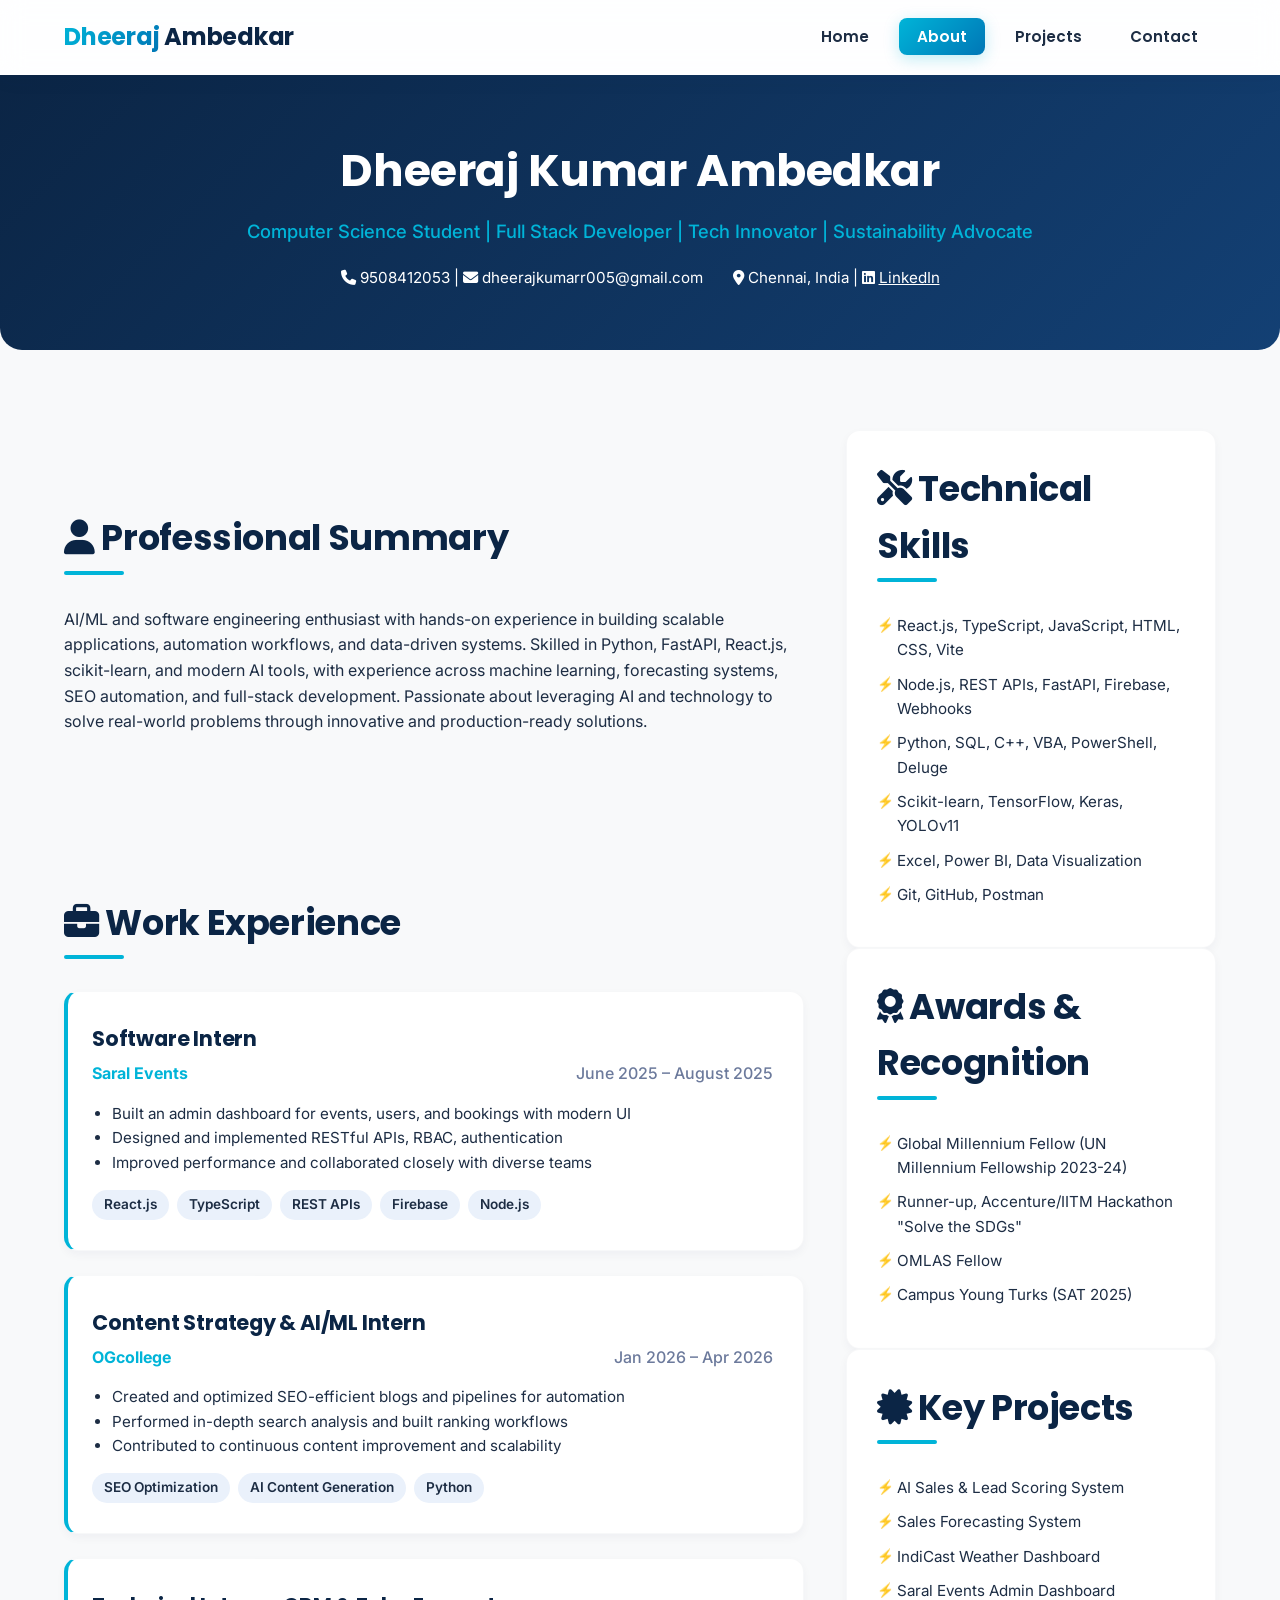
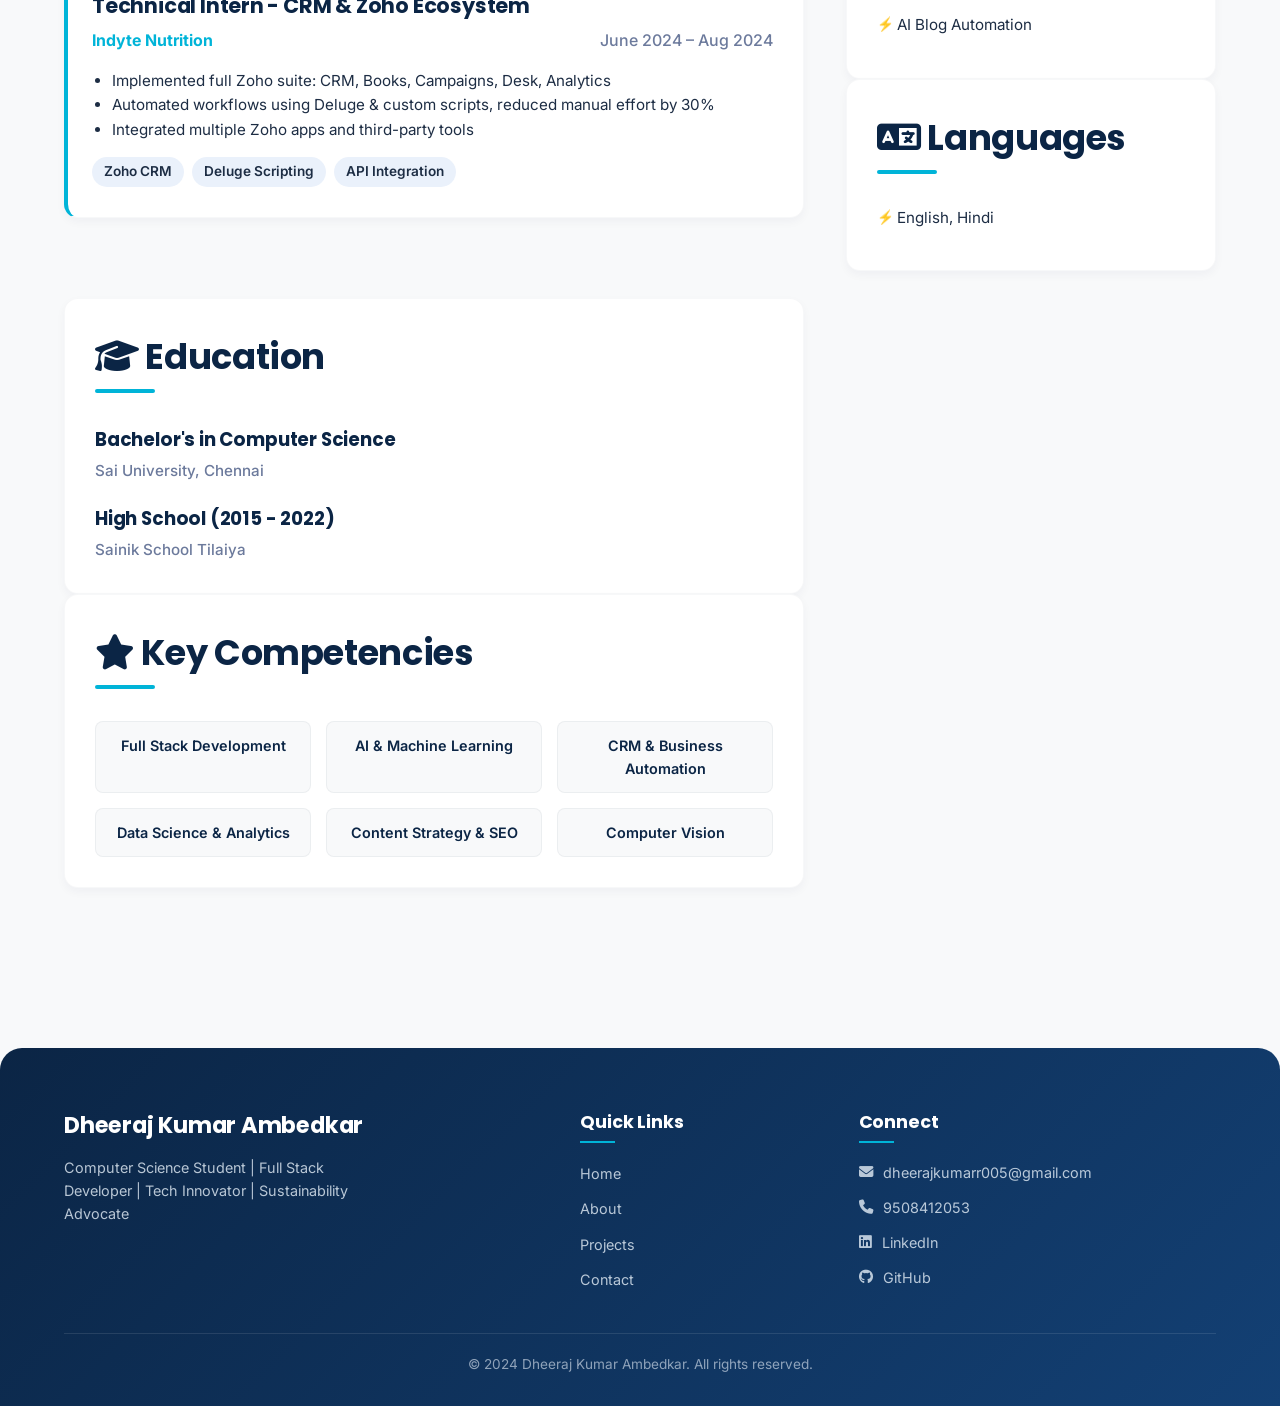
==== commit 117dcc33: "updated resume" ====
--- a/about.html
+++ b/about.html
@@ -43,14 +43,14 @@
             <div class="resume-main" style="flex:2;min-width:320px;">
                 <section class="resume-section">
                     <h2 class="section-title"><i class="fas fa-user"></i> Professional Summary</h2>
-                    <p>Dynamic and detail-oriented full-stack developer with hands-on experience in CRM implementation, full-stack development, content strategy, AI/ML, data science, and business automation. Skilled communicator and collaborator passionate about leveraging technology for positive impact.</p>
+                    <p>AI/ML and software engineering enthusiast with hands-on experience in building scalable applications, automation workflows, and data-driven systems. Skilled in Python, FastAPI, React.js, scikit-learn, and modern AI tools, with experience across machine learning, forecasting systems, SEO automation, and full-stack development. Passionate about leveraging AI and technology to solve real-world problems through innovative and production-ready solutions.</p>
                 </section>
                 <section class="resume-section">
                     <h2 class="section-title"><i class="fas fa-briefcase"></i> Work Experience</h2>
                     <!-- Professional Experience (Cards) -->
                     <div class="experience-list">
                         <div class="experience-item card">
-                            <h3>Full Stack Developer Intern</h3>
+                            <h3>Software Intern</h3>
                             <div class="experience-meta"><span class="company">Saral Events</span><span class="duration">June 2025 – August 2025</span></div>
                             <div class="experience-details">
                                 <ul>
@@ -68,7 +68,7 @@
                             </div>
                         </div>
                         <div class="experience-item card">
-                            <h3>Content Strategy & AI Automation Specialist</h3>
+                            <h3>Content Strategy & AI/ML Intern</h3>
                             <div class="experience-meta"><span class="company">OGcollege</span><span class="duration">Jan 2026 – Apr 2026</span></div>
                             <div class="experience-details">
                                 <ul>
--- a/css/style.css
+++ b/css/style.css
@@ -1,190 +1,1219 @@
-/* --- Global Enhancements & Professional Theme --- */
+/* ==========================================================================
+   🚀 DHEERAJ KUMAR AMBEDKAR - PORTFOLIO DESIGN SYSTEM & STYLESHEET
+   ========================================================================== */
+
+/* --- Google Font Import --- */
+@import url('https://fonts.googleapis.com/css2?family=Inter:wght@300;400;500;600;700;800&family=Poppins:wght@300;400;500;600;700;800&display=swap');
+
+/* --- Design Tokens & CSS Custom Properties --- */
 :root {
-  --primary-color: #194569;
-  --secondary-color: #2691d9;
-  --accent-gold: #f6c343;
-  --soft-bg: #f7f7fa;
-  --text-dark: #20232a;
+  --primary-color: #0b2545;        /* Deep Midnight Blue */
+  --primary-gradient: linear-gradient(135deg, #0b2545 0%, #134074 100%);
+  --secondary-color: #00b4d8;      /* Tech Cyan */
+  --secondary-gradient: linear-gradient(135deg, #00b4d8 0%, #0077b6 100%);
+  --accent-gold: #ffb703;          /* Warm Gold */
+  --text-dark: #1d2d44;            /* Slate Gray */
+  --text-light: #6c7a9c;           /* Muted Gray-Blue */
+  --soft-bg: #f8f9fa;              /* Light Premium Gray */
+  --card-bg: #ffffff;
+  --white: #ffffff;
+  
+  /* Gradients for Category Placeholder Images */
+  --gradient-sust: linear-gradient(135deg, #11998e 0%, #38ef7d 100%);     /* Sustainability - Emerald */
+  --gradient-ml: linear-gradient(135deg, #8a2be2 0%, #4a00e0 100%);       /* Machine Learning - Royal Violet */
+  --gradient-dl: linear-gradient(135deg, #f12711 0%, #f5af19 100%);       /* Deep Learning - Solar Orange */
+  --gradient-ds: linear-gradient(135deg, #ff007f 0%, #7f00ff 100%);       /* Data Science - Neon Magenta */
+  --gradient-web: linear-gradient(135deg, #00c6ff 0%, #0072ff 100%);      /* Web Dev - Cyber Blue */
+  --gradient-auto: linear-gradient(135deg, #f857a6 0%, #ff5858 100%);     /* Automation - Coral Sunset */
+
+  /* Glassmorphism Styles */
+  --glass-bg: rgba(255, 255, 255, 0.85);
+  --glass-border: rgba(255, 255, 255, 0.4);
   --badge-bg: #eaf1fb;
-  --white: #fff;
-}
+  
+  /* Utilities */
+  --border-radius-sm: 8px;
+  --border-radius-md: 14px;
+  --border-radius-lg: 22px;
+  --transition: all 0.3s cubic-bezier(0.4, 0, 0.2, 1);
+  --shadow-sm: 0 4px 10px rgba(11, 37, 69, 0.04);
+  --shadow-md: 0 10px 30px rgba(11, 37, 69, 0.08);
+  --shadow-lg: 0 20px 40px rgba(11, 37, 69, 0.12);
+}
+
+/* ==========================================================================
+   Base Elements & Global Layout
+   ========================================================================== */
+* {
+  box-sizing: border-box;
+  margin: 0;
+  padding: 0;
+}
+
 html {
   scroll-behavior: smooth;
 }
+
 body {
   background: var(--soft-bg);
   color: var(--text-dark);
-  font-family: 'Inter', 'Segoe UI', Arial, sans-serif;
-}
-/* Button Styles */
-.btn-primary,
-.btn-project {
+  font-family: 'Inter', sans-serif;
+  line-height: 1.6;
+  padding-top: 75px; /* Perfect clearance for fixed header */
+  overflow-x: hidden;
+}
+
+h1, h2, h3, h4, h5, h6 {
+  font-family: 'Poppins', sans-serif;
+  color: var(--primary-color);
+  font-weight: 700;
+  letter-spacing: -0.01em;
+}
+
+a {
+  color: var(--secondary-color);
+  text-decoration: none;
+  transition: var(--transition);
+}
+
+a:hover {
+  color: #0077b6;
+}
+
+ul {
+  list-style: none;
+}
+
+.container {
+  width: 100%;
+  max-width: 1200px;
+  margin: 0 auto;
+  padding: 0 24px;
+}
+
+/* Common Card Styling */
+.card {
+  background: var(--card-bg);
+  border-radius: var(--border-radius-md);
+  box-shadow: var(--shadow-sm);
+  padding: 30px;
+  border: 1px solid rgba(11, 37, 69, 0.03);
+  transition: var(--transition);
+}
+
+.card:hover {
+  transform: translateY(-4px);
+  box-shadow: var(--shadow-md);
+}
+
+section {
+  padding: 80px 0;
+}
+
+.section-title {
+  font-size: 2.2rem;
+  margin-bottom: 40px;
+  position: relative;
+  display: inline-block;
+}
+
+.section-title::after {
+  content: '';
+  position: absolute;
+  left: 0;
+  bottom: -8px;
+  width: 60px;
+  height: 4px;
   background: var(--secondary-color);
-  color: var(--white);
-  border-radius: 7px;
-  border: none;
-  padding: 11px 30px;
+  border-radius: 2px;
+}
+
+/* ==========================================================================
+    Frosted Glass Header & Navigation
+   ========================================================================== */
+.professional-header {
+  position: fixed;
+  top: 0;
+  left: 0;
+  width: 100%;
+  height: 75px;
+  background: var(--glass-bg);
+  backdrop-filter: blur(12px);
+  -webkit-backdrop-filter: blur(12px);
+  border-bottom: 1px solid var(--glass-border);
+  box-shadow: 0 4px 20px rgba(11, 37, 69, 0.05);
+  z-index: 1000;
+  display: flex;
+  align-items: center;
+}
+
+.professional-header .container {
+  display: flex;
+  justify-content: space-between;
+  align-items: center;
+  width: 100%;
+}
+
+#branding h1 {
+  font-size: 1.5rem;
   font-weight: 700;
-  letter-spacing: 0.04em;
-  transition: background 0.2s, box-shadow 0.2s;
-}
-.btn-primary:hover,
-.btn-project:hover {
-  background: var(--accent-gold);
   color: var(--primary-color);
-  box-shadow: 0 4px 16px rgba(25,69,105,0.10);
-}
-.section-title {
+  white-space: nowrap;
+}
+
+#branding h1 .highlight {
+  color: var(--secondary-color);
+  background: linear-gradient(120deg, var(--secondary-color) 0%, #0077b6 100%);
+  -webkit-background-clip: text;
+  -webkit-text-fill-color: transparent;
+}
+
+.professional-header nav {
+  display: flex;
+  align-items: center;
+}
+
+.professional-header nav ul {
+  display: flex;
+  gap: 12px;
+}
+
+.professional-header nav ul li a {
+  font-family: 'Poppins', sans-serif;
+  font-size: 0.95rem;
+  font-weight: 600;
+  color: var(--text-dark);
+  padding: 8px 18px;
+  border-radius: var(--border-radius-sm);
+  transition: var(--transition);
+}
+
+.professional-header nav ul li a:hover,
+.professional-header nav ul li.current a {
+  background: rgba(0, 180, 216, 0.1);
+  color: #0077b6;
+}
+
+.professional-header nav ul li.current a {
+  background: var(--secondary-gradient);
+  color: var(--white);
+  box-shadow: 0 4px 15px rgba(0, 180, 216, 0.25);
+}
+
+/* Mobile Menu Toggle button */
+.mobile-menu-toggle {
+  display: none;
+  font-size: 1.5rem;
+  cursor: pointer;
   color: var(--primary-color);
-}
-/* Navbar improvements for clarity */
-.professional-header nav ul li a {
-  padding: 8px 18px;
-  border-radius: 5px;
-}
-.professional-header nav ul li.current a,
-.professional-header nav ul li a:hover {
-  background: var(--accent-gold);
-  color: var(--primary-color);
-}
-/* --- Project Card Overhaul --- */
-.enhanced-projects {
-  display: grid;
-  grid-template-columns: repeat(auto-fit, minmax(340px, 1fr));
-  gap: 38px 32px;
-  margin-top: 3rem;
-}
-.project-card.enhanced, .medium-project-card.enhanced {
-  display: flex;
-  flex-direction: row;
-  background: var(--white);
-  border-radius: 14px;
-  box-shadow: 0 4px 30px rgba(25,69,105,0.10);
-  overflow: hidden;
-  transition: box-shadow 0.2s, transform 0.22s cubic-bezier(.34,1.6,.64,1);
-}
-.project-card.enhanced:hover, .medium-project-card.enhanced:hover {
-  box-shadow: 0 8px 32px 3px rgba(38,145,217,0.12);
-  transform: translateY(-6px) scale(1.01);
-}
-.project-card.enhanced .project-image, .medium-project-card.enhanced .project-image {
-  width: 140px;
-  height: auto;
-  min-height: 200px;
-  background: var(--soft-bg);
-  display: flex;
+  transition: var(--transition);
+}
+
+/* Mobile Navigation Dropdown */
+@media (max-width: 768px) {
+  .mobile-menu-toggle {
+    display: block;
+  }
+  
+  .professional-header nav {
+    position: absolute;
+    top: 75px;
+    left: 0;
+    width: 100%;
+    background: var(--card-bg);
+    border-bottom: 1px solid rgba(11, 37, 69, 0.08);
+    box-shadow: var(--shadow-md);
+    padding: 20px 24px;
+    display: none; /* Controlled by js active class */
+    flex-direction: column;
+    align-items: stretch;
+    z-index: 999;
+  }
+  
+  .professional-header nav.active {
+    display: flex;
+    animation: slideDown 0.3s ease forwards;
+  }
+  
+  .professional-header nav ul {
+    flex-direction: column;
+    gap: 10px;
+    width: 100%;
+  }
+  
+  .professional-header nav ul li a {
+    display: block;
+    width: 100%;
+    padding: 12px 16px;
+    text-align: center;
+  }
+}
+
+@keyframes slideDown {
+  from {
+    opacity: 0;
+    transform: translateY(-10px);
+  }
+  to {
+    opacity: 1;
+    transform: translateY(0);
+  }
+}
+
+/* ==========================================================================
+   CTA Buttons & Micro-Animations
+   ========================================================================== */
+.btn-primary, .btn-secondary, .btn-submit {
+  display: inline-flex;
   align-items: center;
   justify-content: center;
-  border-radius: 0;
-  flex-shrink: 0;
-}
-.project-card.enhanced .image-placeholder, .medium-project-card.enhanced .image-placeholder {
-  width: 115px;
-  height: 115px;
-  border-radius: 17px;
+  gap: 10px;
+  font-family: 'Poppins', sans-serif;
+  font-size: 0.95rem;
+  font-weight: 700;
+  padding: 12px 28px;
+  border-radius: var(--border-radius-sm);
+  border: none;
+  cursor: pointer;
+  transition: var(--transition);
+}
+
+.btn-primary {
+  background: var(--secondary-gradient);
+  color: var(--white);
+  box-shadow: 0 4px 15px rgba(0, 180, 216, 0.3);
+}
+
+.btn-primary:hover {
+  background: var(--primary-gradient);
+  box-shadow: 0 6px 20px rgba(11, 37, 69, 0.4);
+  transform: translateY(-2px);
+}
+
+.btn-secondary {
+  background: transparent;
+  color: var(--secondary-color);
+  border: 2px solid var(--secondary-color);
+}
+
+.btn-secondary:hover {
+  background: rgba(0, 180, 216, 0.05);
+  transform: translateY(-2px);
+}
+
+.btn-glow {
+  position: relative;
+  overflow: hidden;
+}
+
+.btn-glow::after {
+  content: '';
+  position: absolute;
+  top: -50%;
+  left: -50%;
+  width: 200%;
+  height: 200%;
+  background: linear-gradient(
+    45deg,
+    transparent 45%,
+    rgba(255, 255, 255, 0.3) 50%,
+    transparent 55%
+  );
+  transform: rotate(45deg);
+  transition: none;
+  animation: shine 3s infinite;
+}
+
+@keyframes shine {
+  0% { transform: translate(-50%, -50%) rotate(45deg); }
+  20% { transform: translate(150%, 150%) rotate(45deg); }
+  100% { transform: translate(150%, 150%) rotate(45deg); }
+}
+
+.btn-pulse {
+  animation: pulseShadow 2s infinite;
+}
+
+@keyframes pulseShadow {
+  0% { box-shadow: 0 0 0 0 rgba(0, 180, 216, 0.4); }
+  70% { box-shadow: 0 0 0 10px rgba(0, 180, 216, 0); }
+  100% { box-shadow: 0 0 0 0 rgba(0, 180, 216, 0); }
+}
+
+/* ==========================================================================
+   Home Page Sections
+   ========================================================================== */
+
+/* Hero Section */
+#hero {
+  background: var(--white);
+  border-radius: var(--border-radius-lg);
+  box-shadow: var(--shadow-sm);
+  padding: 60px 40px;
+  margin-top: 30px;
+  overflow: hidden;
+  border: 1px solid rgba(11, 37, 69, 0.03);
+}
+
+.hero-section-flex {
+  display: flex;
+  align-items: center;
+  gap: 48px;
+  flex-wrap: wrap;
+}
+
+.hero-content h1 {
+  font-size: 3rem;
+  line-height: 1.15;
+  margin-bottom: 15px;
+  background: linear-gradient(135deg, var(--primary-color) 0%, var(--secondary-color) 100%);
+  -webkit-background-clip: text;
+  -webkit-text-fill-color: transparent;
+}
+
+.hero-content h2 {
+  font-size: 1.4rem;
+  font-weight: 500;
+  color: var(--text-light);
+  margin-bottom: 20px;
+}
+
+.hero-summary {
+  font-size: 1.1rem;
+  color: var(--text-dark);
+  margin-bottom: 30px;
+  max-width: 600px;
+}
+
+.hero-image {
+  flex: 1;
+  min-width: 280px;
+  max-width: 380px;
+  border-radius: var(--border-radius-lg);
+  overflow: hidden;
+  box-shadow: var(--shadow-lg);
+  border: 4px solid var(--white);
+  transform: rotate(1deg);
+  transition: var(--transition);
+}
+
+.hero-image:hover {
+  transform: rotate(0deg) scale(1.03);
+}
+
+.hero-image img {
+  width: 100%;
+  height: 340px;
+  object-fit: cover;
+  display: block;
+}
+
+/* Expertise Grid */
+.expertise-grid {
+  display: grid;
+  grid-template-columns: repeat(auto-fit, minmax(260px, 1fr));
+  gap: 30px;
+}
+
+.expertise-card {
+  display: flex;
+  flex-direction: column;
+  align-items: flex-start;
+}
+
+.expertise-card i {
+  font-size: 2.2rem;
+  color: var(--secondary-color);
+  background: rgba(0, 180, 216, 0.08);
+  width: 60px;
+  height: 60px;
+  border-radius: 50%;
+  display: flex;
+  align-items: center;
+  justify-content: center;
+  margin-bottom: 20px;
+}
+
+.expertise-card h3 {
+  font-size: 1.25rem;
+  margin-bottom: 12px;
+}
+
+.expertise-card p {
+  color: var(--text-light);
+  font-size: 0.95rem;
+}
+
+/* Key Achievements Section */
+#achievements {
+  background: var(--primary-gradient);
+  color: var(--white);
+  border-radius: var(--border-radius-lg);
+  padding: 60px;
+}
+
+#achievements .section-title {
+  color: var(--white);
+}
+
+#achievements .section-title::after {
+  background: var(--accent-gold);
+}
+
+.achievements-grid {
+  display: grid;
+  grid-template-columns: repeat(auto-fit, minmax(220px, 1fr));
+  gap: 30px;
+}
+
+.achievement-item {
+  background: rgba(255, 255, 255, 0.08);
+  border: 1px solid rgba(255, 255, 255, 0.1);
+  padding: 30px;
+  border-radius: var(--border-radius-md);
+  text-align: center;
+  color: var(--white);
+}
+
+.achievement-item:hover {
+  background: rgba(255, 255, 255, 0.12);
+  transform: translateY(-5px);
+}
+
+.achievement-number {
+  font-family: 'Poppins', sans-serif;
+  font-size: 2.5rem;
+  font-weight: 800;
+  color: var(--accent-gold);
+  margin-bottom: 10px;
+}
+
+.achievement-text {
+  font-size: 0.95rem;
+  font-weight: 500;
+  line-height: 1.4;
+}
+
+/* ==========================================================================
+   About Page & Resume Layout
+   ========================================================================== */
+#resume-header {
+  background: var(--primary-gradient);
+  color: var(--white);
+  padding: 60px 0;
+  text-align: center;
+  border-radius: 0 0 var(--border-radius-lg) var(--border-radius-lg);
+}
+
+#resume-header h1 {
+  font-size: 2.8rem;
+  color: var(--white);
+  margin-bottom: 10px;
+}
+
+.resume-tagline {
+  font-size: 1.15rem;
+  color: var(--secondary-color);
+  font-weight: 500;
+  margin-bottom: 20px;
+}
+
+.resume-contact-info {
+  display: flex;
+  flex-wrap: wrap;
+  justify-content: center;
+  gap: 20px 30px;
+  font-size: 0.95rem;
+}
+
+.resume-contact-info a {
+  color: var(--white);
+  text-decoration: underline;
+}
+
+.resume-contact-info a:hover {
+  color: var(--accent-gold);
+}
+
+/* Work Experience Layout */
+.experience-list {
+  display: flex;
+  flex-direction: column;
+  gap: 24px;
+}
+
+.experience-item {
+  border-left: 4px solid var(--secondary-color);
+  padding-left: 24px;
+}
+
+.experience-item h3 {
+  font-size: 1.3rem;
+  margin-bottom: 6px;
+}
+
+.experience-meta {
+  display: flex;
+  justify-content: space-between;
+  flex-wrap: wrap;
+  gap: 8px;
+  margin-bottom: 15px;
+  font-weight: 500;
+}
+
+.experience-meta .company {
+  color: var(--secondary-color);
+  font-weight: 700;
+}
+
+.experience-meta .duration {
+  color: var(--text-light);
+}
+
+.experience-details ul {
+  list-style: disc;
+  margin-left: 20px;
+  margin-bottom: 15px;
+  color: var(--text-dark);
+  font-size: 0.95rem;
+}
+
+.tech-tags {
+  display: flex;
+  flex-wrap: wrap;
+  gap: 8px;
+  margin-top: 10px;
+}
+
+.tech-badge {
+  font-size: 0.85rem;
+  font-weight: 600;
+  padding: 4px 12px;
   background: var(--badge-bg);
-  margin: 15px 0;
-}
+  color: var(--text-dark);
+  border-radius: 50px;
+  transition: var(--transition);
+}
+
+.tech-badge:hover {
+  background: var(--secondary-color);
+  color: var(--white);
+}
+
+.education-item {
+  margin-bottom: 20px;
+}
+
+.education-item:last-child {
+  margin-bottom: 0;
+}
+
+.education-item h3 {
+  font-size: 1.15rem;
+  margin-bottom: 4px;
+}
+
+.education-item .institution {
+  color: var(--text-light);
+  font-size: 0.95rem;
+  font-weight: 500;
+}
+
+.competencies-grid {
+  display: grid;
+  grid-template-columns: repeat(auto-fit, minmax(180px, 1fr));
+  gap: 15px;
+}
+
+.competency-item {
+  background: var(--soft-bg);
+  padding: 12px 18px;
+  border-radius: var(--border-radius-sm);
+  text-align: center;
+  font-weight: 600;
+  font-size: 0.9rem;
+  color: var(--primary-color);
+  border: 1px solid rgba(11, 37, 69, 0.05);
+}
+
+/* Sidebar List Styles */
+.skills-section ul li {
+  position: relative;
+  padding-left: 20px;
+  margin-bottom: 10px;
+  font-size: 0.95rem;
+  color: var(--text-dark);
+}
+
+.skills-section ul li::before {
+  content: '⚡';
+  position: absolute;
+  left: 0;
+  top: 1px;
+  font-size: 0.85rem;
+}
+
+/* ==========================================================================
+   Projects Page Overhaul
+   ========================================================================== */
+#projects-hero {
+  background: var(--primary-gradient);
+  color: var(--white);
+  padding: 60px 0;
+  text-align: center;
+  border-radius: 0 0 var(--border-radius-lg) var(--border-radius-lg);
+}
+
+#projects-hero h1 {
+  font-size: 2.8rem;
+  color: var(--white);
+  margin-bottom: 10px;
+}
+
+#projects-hero p {
+  font-size: 1.15rem;
+  color: var(--secondary-color);
+  font-weight: 500;
+}
+
+.projects-grid {
+  display: grid;
+  grid-template-columns: repeat(auto-fit, minmax(320px, 1fr));
+  gap: 30px;
+  margin-top: 40px;
+}
+
+/* Unified Project Card Design */
+.project-card.enhanced, .medium-project-card.enhanced {
+  display: flex;
+  flex-direction: column;
+  background: var(--white);
+  border-radius: var(--border-radius-md);
+  box-shadow: var(--shadow-sm);
+  overflow: hidden;
+  border: 1px solid rgba(11, 37, 69, 0.04);
+  transition: var(--transition);
+}
+
+.project-card.enhanced:hover, .medium-project-card.enhanced:hover {
+  transform: translateY(-8px);
+  box-shadow: var(--shadow-lg);
+}
+
+/* Elegant CSS Category Gradient Covers */
+.project-image {
+  position: relative;
+  height: 200px;
+  width: 100%;
+  display: flex;
+  align-items: center;
+  justify-content: center;
+  overflow: hidden;
+}
+
+.project-image-sustainability { background: var(--gradient-sust); }
+.project-image-ml { background: var(--gradient-ml); }
+.project-image-dl { background: var(--gradient-dl); }
+.project-image-ds { background: var(--gradient-ds); }
+.project-image-web { background: var(--gradient-web); }
+.project-image-automation { background: var(--gradient-auto); }
+
+.project-image::before {
+  content: '';
+  position: absolute;
+  top: 0;
+  left: 0;
+  width: 100%;
+  height: 100%;
+  background: rgba(255, 255, 255, 0.05);
+  backdrop-filter: blur(1px);
+  transition: var(--transition);
+}
+
+.project-card.enhanced:hover .project-image::before,
+.medium-project-card.enhanced:hover .project-image::before {
+  background: rgba(0, 0, 0, 0.15);
+}
+
+.image-placeholder {
+  z-index: 1;
+  display: flex;
+  align-items: center;
+  justify-content: center;
+  width: 100%;
+  height: 100%;
+}
+
+.project-icon {
+  font-size: 4rem;
+  color: rgba(255, 255, 255, 0.85);
+  filter: drop-shadow(0 8px 15px rgba(0, 0, 0, 0.15));
+  transition: var(--transition);
+  animation: floatIcon 4s ease-in-out infinite;
+}
+
+.project-card.enhanced:hover .project-icon,
+.medium-project-card.enhanced:hover .project-icon {
+  transform: scale(1.15) rotate(5deg);
+  color: var(--white);
+}
+
+@keyframes floatIcon {
+  0% { transform: translateY(0px); }
+  50% { transform: translateY(-8px); }
+  100% { transform: translateY(0px); }
+}
+
 .project-details {
   flex: 1;
-  padding: 34px;
+  padding: 28px;
   display: flex;
   flex-direction: column;
-  justify-content: center;
-  min-width: 0;
-}
+}
+
 .project-details h3 {
-  font-family: 'Inter', Arial, sans-serif;
-  font-size: 1.35rem;
+  font-size: 1.25rem;
+  line-height: 1.4;
+  margin-bottom: 8px;
   color: var(--primary-color);
   font-weight: 700;
-  margin-bottom: .4em;
-}
+}
+
 .project-meta {
   display: flex;
+  gap: 12px;
+  font-size: 0.85rem;
+  font-weight: 600;
+  color: var(--secondary-color);
+  margin-bottom: 14px;
+}
+
+.project-category {
+  text-transform: uppercase;
+  letter-spacing: 0.05em;
+}
+
+.project-date {
+  color: var(--text-light);
+}
+
+.project-description {
+  color: var(--text-dark);
+  font-size: 0.95rem;
+  line-height: 1.5;
+  margin-bottom: 16px;
+  flex-grow: 1;
+}
+
+.project-features {
+  margin-bottom: 16px;
+}
+
+.project-features ul {
+  list-style: none;
+  padding: 0;
+  margin: 0;
+}
+
+.project-features ul li {
+  position: relative;
+  padding-left: 18px;
+  font-size: 0.88rem;
+  color: var(--text-dark);
+  margin-bottom: 6px;
+}
+
+.project-features ul li::before {
+  content: '✓';
+  position: absolute;
+  left: 0;
+  color: var(--secondary-color);
+  font-weight: 800;
+}
+
+.project-technologies {
+  display: flex;
+  flex-wrap: wrap;
+  gap: 6px;
+  margin-bottom: 20px;
+}
+
+.project-links {
+  margin-top: auto;
+  border-top: 1px solid rgba(11, 37, 69, 0.06);
+  padding-top: 15px;
+  display: flex;
+}
+
+.project-links a {
+  font-size: 0.95rem;
+  font-weight: 700;
+  color: var(--secondary-color);
+  display: inline-flex;
+  align-items: center;
+  gap: 6px;
+}
+
+.project-links a:hover {
+  color: var(--primary-color);
+}
+
+/* Light Background Section helper */
+.light-bg {
+  background: rgba(11, 37, 69, 0.02);
+}
+
+/* CTA inside projects */
+#project-cta {
+  background: var(--white);
+  border-radius: var(--border-radius-lg);
+  padding: 60px;
+  text-align: center;
+  box-shadow: var(--shadow-sm);
+  margin-top: 40px;
+}
+
+#project-cta h2 {
+  font-size: 2rem;
+  margin-bottom: 12px;
+}
+
+#project-cta p {
+  color: var(--text-light);
+  max-width: 600px;
+  margin: 0 auto 24px auto;
+}
+
+/* ==========================================================================
+   Contact Page Layout
+   ========================================================================== */
+#contact-hero {
+  background: var(--primary-gradient);
+  color: var(--white);
+  padding: 60px 0;
+  text-align: center;
+  border-radius: 0 0 var(--border-radius-lg) var(--border-radius-lg);
+}
+
+#contact-hero h1 {
+  font-size: 2.8rem;
+  color: var(--white);
+  margin-bottom: 10px;
+}
+
+#contact-hero p {
+  font-size: 1.15rem;
+  color: var(--secondary-color);
+  font-weight: 500;
+}
+
+.contact-container {
+  display: flex;
+  flex-wrap: wrap;
+  gap: 40px;
+  margin-top: 40px;
+}
+
+.contact-form-container {
+  flex: 2;
+  min-width: 320px;
+}
+
+.contact-form {
+  display: flex;
+  flex-direction: column;
+  gap: 20px;
+}
+
+.form-group {
+  display: flex;
+  flex-direction: column;
+  gap: 8px;
+}
+
+.form-group label {
+  font-size: 0.9rem;
+  font-weight: 700;
+  color: var(--primary-color);
+}
+
+.form-group input,
+.form-group textarea {
+  width: 100%;
+  padding: 12px 16px;
+  border-radius: var(--border-radius-sm);
+  border: 1px solid rgba(11, 37, 69, 0.15);
+  background: var(--soft-bg);
+  font-family: inherit;
+  font-size: 0.95rem;
+  color: var(--text-dark);
+  transition: var(--transition);
+}
+
+.form-group input:focus,
+.form-group textarea:focus {
+  outline: none;
+  border-color: var(--secondary-color);
+  background: var(--white);
+  box-shadow: 0 0 0 3px rgba(0, 180, 216, 0.15);
+}
+
+.form-group textarea {
+  min-height: 150px;
+  resize: vertical;
+}
+
+.btn-submit {
+  background: var(--secondary-gradient);
+  color: var(--white);
+  align-self: flex-start;
+  padding: 14px 35px;
+  box-shadow: 0 4px 15px rgba(0, 180, 216, 0.3);
+}
+
+.btn-submit:hover {
+  background: var(--primary-gradient);
+  transform: translateY(-2px);
+}
+
+.contact-info-container {
+  flex: 1;
+  min-width: 280px;
+  display: flex;
+  flex-direction: column;
+  gap: 24px;
+}
+
+.contact-info-card h3 {
+  font-size: 1.25rem;
+  margin-bottom: 20px;
+  border-bottom: 2px solid rgba(11, 37, 69, 0.05);
+  padding-bottom: 10px;
+}
+
+.contact-info-item {
+  display: flex;
   gap: 16px;
-  font-size: 1rem;
+  margin-bottom: 20px;
+  align-items: flex-start;
+}
+
+.contact-info-item:last-child {
+  margin-bottom: 0;
+}
+
+.contact-info-item i {
+  font-size: 1.3rem;
   color: var(--secondary-color);
-  font-weight: 600;
+  background: rgba(0, 180, 216, 0.08);
+  width: 44px;
+  height: 44px;
+  border-radius: 50%;
+  display: flex;
+  align-items: center;
+  justify-content: center;
+  flex-shrink: 0;
+}
+
+.contact-info-text h4 {
+  font-size: 0.95rem;
+  color: var(--primary-color);
+  margin-bottom: 4px;
+}
+
+.contact-info-text p {
+  font-size: 0.9rem;
+  color: var(--text-light);
+}
+
+.social-links {
+  display: flex;
+  gap: 12px;
+}
+
+.social-links a {
+  display: flex;
+  align-items: center;
+  justify-content: center;
+  width: 42px;
+  height: 42px;
+  background: var(--soft-bg);
+  border-radius: 50%;
+  color: var(--primary-color);
+  font-size: 1.1rem;
+  border: 1px solid rgba(11, 37, 69, 0.05);
+}
+
+.social-links a:hover {
+  background: var(--secondary-gradient);
+  color: var(--white);
+  transform: scale(1.1);
+  box-shadow: 0 4px 10px rgba(0, 180, 216, 0.2);
+}
+
+/* ==========================================================================
+   Footer Component
+   ========================================================================== */
+.professional-footer {
+  background: var(--primary-gradient);
+  color: #e4edf6;
+  margin-top: 80px;
+  padding: 60px 0 30px 0;
+  border-radius: var(--border-radius-lg) var(--border-radius-lg) 0 0;
+}
+
+.footer-content {
+  display: grid;
+  grid-template-columns: 2fr 1fr 1.5fr;
+  gap: 40px;
+  margin-bottom: 40px;
+}
+
+@media (max-width: 768px) {
+  .footer-content {
+    grid-template-columns: 1fr;
+    gap: 30px;
+  }
+}
+
+.footer-about h3 {
+  color: var(--white);
+  font-size: 1.4rem;
+  margin-bottom: 12px;
+}
+
+.footer-about p {
+  font-size: 0.9rem;
+  max-width: 320px;
+  color: rgba(228, 237, 246, 0.8);
+}
+
+.footer-links h4,
+.footer-contact h4 {
+  color: var(--white);
+  font-size: 1.1rem;
   margin-bottom: 18px;
-}
-.project-description {
-  color: #3b4766;
-  font-size: 1.08rem;
-  line-height: 1.6;
-  margin-bottom: 1em;
-}
-.project-features ul {
-  margin: 0 0 0.7em 1.5em;
-  padding: 0;
-  color: #274064;
-  font-size: 1rem;
-}
-.project-technologies, .tech-tags {
-  margin: .7em 0 .6em 0;
-}
-.tech-badge {
-  display: inline-block;
-  margin-right: 7px;
-  margin-bottom: 4px;
-  padding: 3.5px 13px;
-  font-size: .93rem;
-  border-radius: 9px;
-  background: var(--badge-bg);
-  color: var(--secondary-color);
-  font-weight: 700;
-}
-.project-links a {
-  margin-right: 12px;
-  color: var(--secondary-color);
-  font-weight: 600;
-  text-decoration: none;
-  padding: 4px 0;
-  transition: color 0.17s, text-decoration 0.2s;
-}
-.project-links a:hover {
+  position: relative;
+  padding-bottom: 6px;
+}
+
+.footer-links h4::after,
+.footer-contact h4::after {
+  content: '';
+  position: absolute;
+  left: 0;
+  bottom: 0;
+  width: 35px;
+  height: 2px;
+  background: var(--secondary-color);
+}
+
+.footer-links ul {
+  display: flex;
+  flex-direction: column;
+  gap: 10px;
+}
+
+.footer-links ul li a {
+  color: rgba(228, 237, 246, 0.8);
+  font-size: 0.9rem;
+  transition: var(--transition);
+}
+
+.footer-links ul li a:hover {
   color: var(--accent-gold);
-  text-decoration: underline;
-}
-/* Section backgrounds */
-.light-bg { background: var(--soft-bg); }
-/* Footer is kept clean & simple */
-.professional-footer {
-  background: var(--primary-color);
-  color: #e4edf6;
-  margin-top: 3rem;
-  padding-top: 3rem;
-}
-.footer-links a, .footer-contact a { color: #e4edf6; }
-.footer-links a:hover, .footer-contact a:hover { color: var(--accent-gold); }
-/* --- Responsive Improvements (Mobile/Tablet) --- */
+  padding-left: 4px;
+}
+
+.footer-contact ul {
+  display: flex;
+  flex-direction: column;
+  gap: 12px;
+}
+
+.footer-contact ul li {
+  font-size: 0.9rem;
+  display: flex;
+  align-items: center;
+  gap: 10px;
+  color: rgba(228, 237, 246, 0.8);
+}
+
+.footer-contact ul li a {
+  color: rgba(228, 237, 246, 0.8);
+}
+
+.footer-contact ul li a:hover {
+  color: var(--accent-gold);
+}
+
+.footer-copyright {
+  border-top: 1px solid rgba(255, 255, 255, 0.1);
+  padding-top: 20px;
+  text-align: center;
+  font-size: 0.85rem;
+  color: rgba(228, 237, 246, 0.6);
+}
+
+/* ==========================================================================
+   Responsive Queries & Utilities
+   ========================================================================== */
 @media (max-width: 1024px) {
-  .enhanced-projects {
-    grid-template-columns: 1fr;
-  }
-  .project-card.enhanced, .medium-project-card.enhanced {
+  #hero {
+    padding: 40px 30px;
+  }
+  
+  .hero-content h1 {
+    font-size: 2.5rem;
+  }
+}
+
+@media (max-width: 768px) {
+  section {
+    padding: 60px 0;
+  }
+  
+  .section-title {
+    font-size: 1.8rem;
+  }
+  
+  #hero {
+    text-align: center;
+    padding: 30px 20px;
+  }
+  
+  .hero-section-flex {
+    flex-direction: column-reverse;
+    gap: 30px;
+  }
+  
+  .hero-image {
+    max-width: 280px;
+    margin: 0 auto;
+  }
+  
+  .hero-cta {
+    display: flex;
     flex-direction: column;
-    align-items: stretch;
-  }
-  .project-card.enhanced .project-image, .medium-project-card.enhanced .project-image {
+    gap: 12px;
+  }
+  
+  .hero-cta a {
+    margin-right: 0 !is-important;
     width: 100%;
-    min-height: 160px;
-    justify-content: center;
-  }
-  .project-details {
-    padding: 24px;
-  }
-}
-@media (max-width: 650px) {
-  .project-details {
-    padding: 14px;
-  }
-  .section-title {
-    font-size: 1.35rem;
-  }
-}
-/* Add override for previous cards */
-.projects-grid:not(.enhanced-projects) .project-card, .projects-grid:not(.enhanced-projects) .medium-project-card {
-  box-shadow: 0 2px 10px rgba(25,69,105,0.05);
-  border-radius: 11px;
+  }
+
+  .resume-content .container {
+    flex-direction: column !important;
+  }
+  
+  aside.resume-sidebar {
+    max-width: 100% !important;
+    width: 100%;
+  }
+  
+  .experience-meta {
+    flex-direction: column;
+    gap: 4px;
+  }
 }
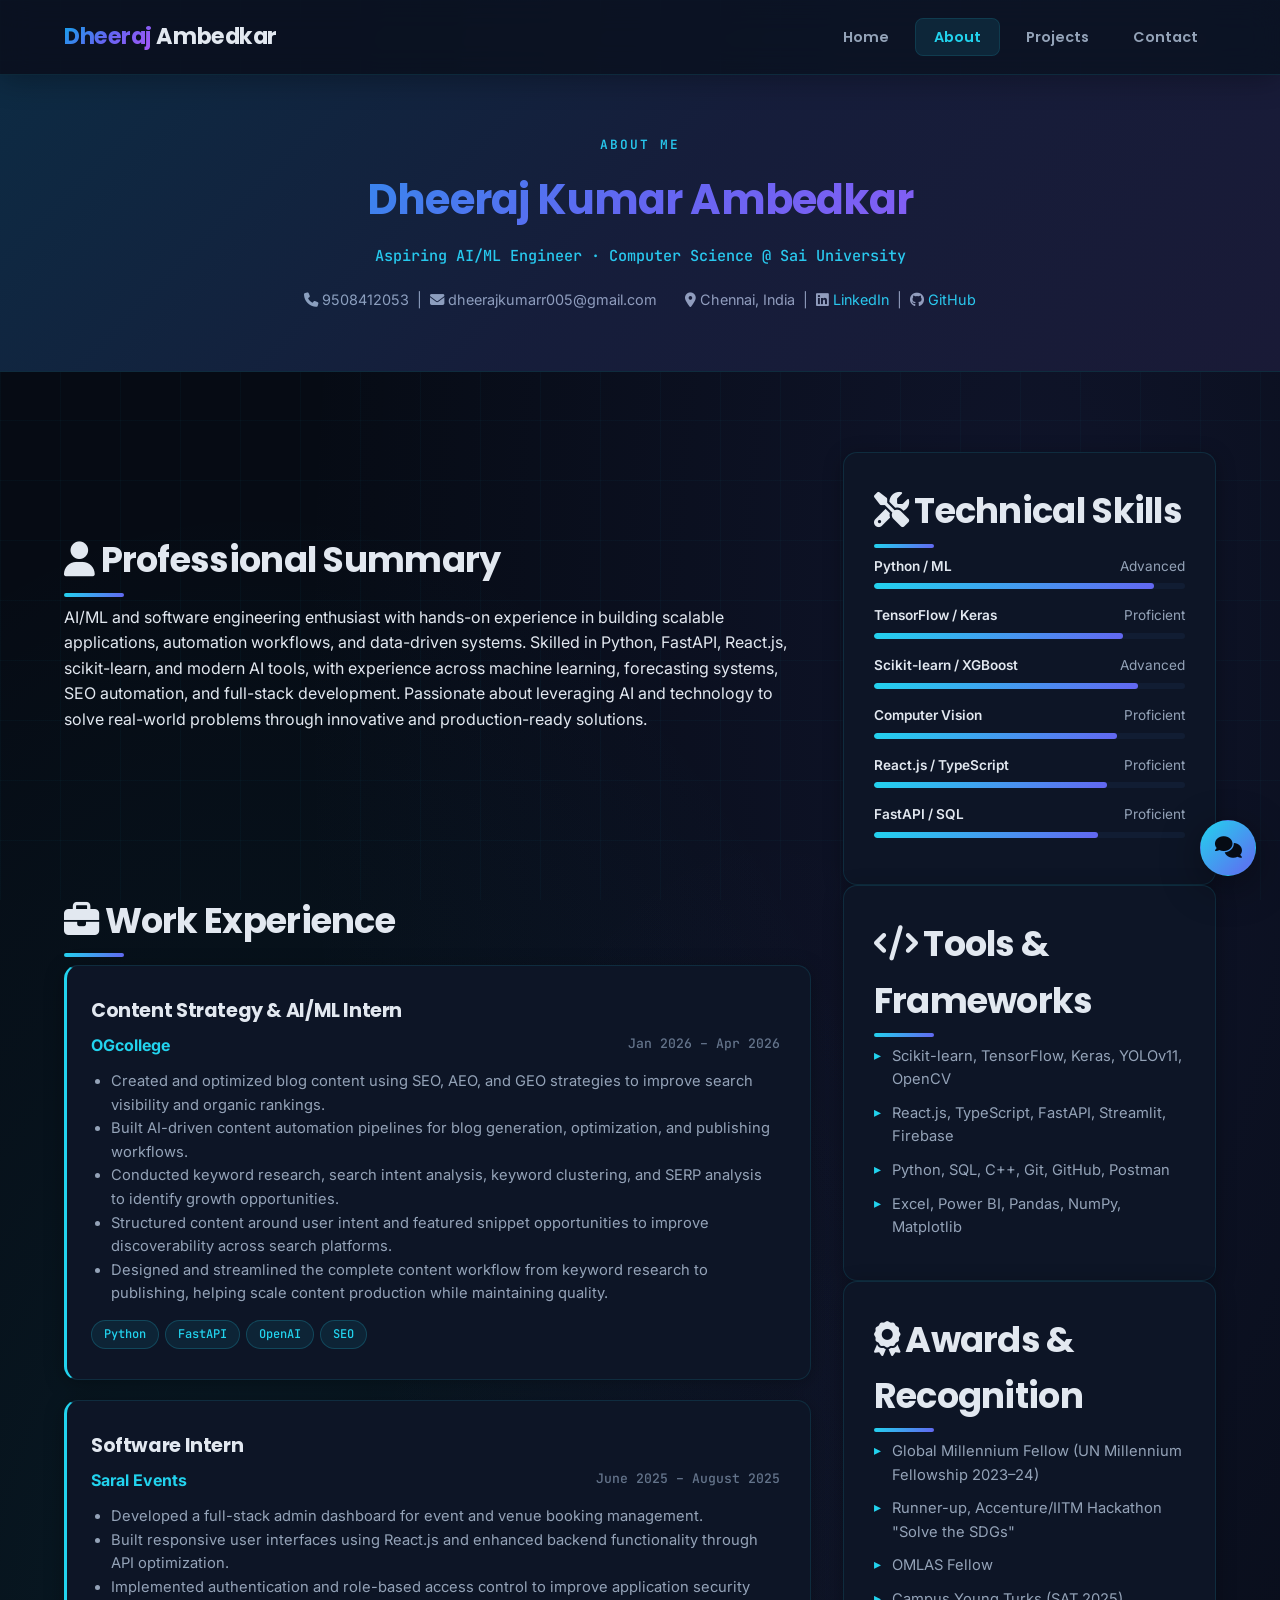
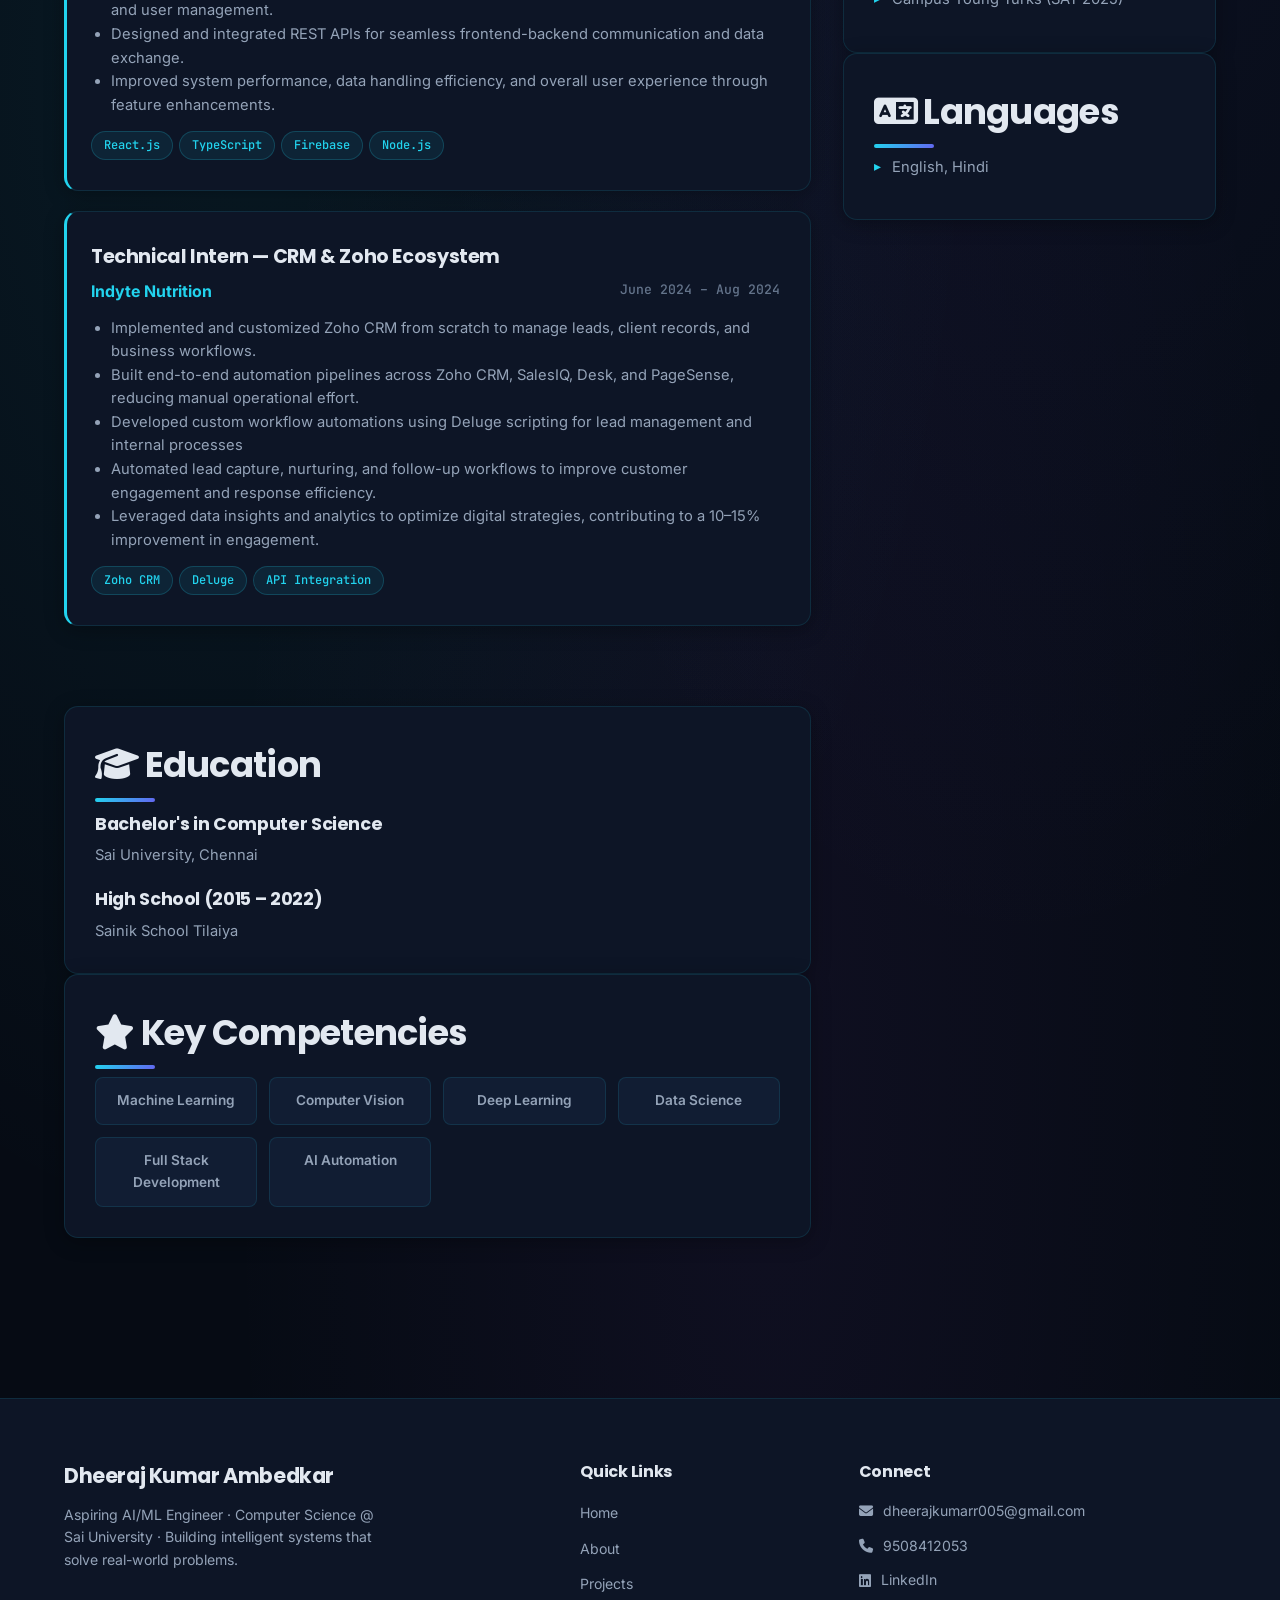
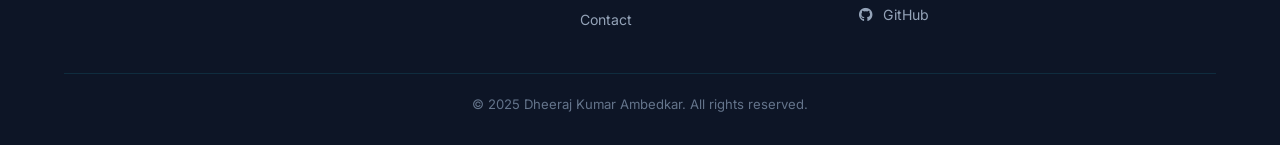
==== commit 11b989da: "Updated portfolio website" ====
--- a/about.html
+++ b/about.html
@@ -6,6 +6,7 @@
     <title>Dheeraj Kumar Ambedkar | About</title>
     <link rel="stylesheet" href="https://cdnjs.cloudflare.com/ajax/libs/font-awesome/6.4.0/css/all.min.css">
     <link rel="stylesheet" href="css/style.css">
+    <link rel="stylesheet" href="css/chat-widget.css">
 </head>
 <body>
     <header class="professional-header">
@@ -26,81 +27,91 @@
             </div>
         </div>
     </header>
+
     <section id="resume-header">
         <div class="container">
             <div class="resume-header-content">
-                <h1>Dheeraj Kumar Ambedkar</h1>
-                <p class="resume-tagline">Computer Science Student | Full Stack Developer | Tech Innovator | Sustainability Advocate</p>
+                <span class="section-label">About Me</span>
+                <h1 class="gradient-text">Dheeraj Kumar Ambedkar</h1>
+                <p class="resume-tagline">Aspiring AI/ML Engineer · Computer Science @ Sai University</p>
                 <div class="resume-contact-info">
-                    <p><i class="fas fa-phone"></i> 9508412053 | <i class="fas fa-envelope"></i> dheerajkumarr005@gmail.com</p>
-                    <p><i class="fas fa-map-marker-alt"></i> Chennai, India | <i class="fab fa-linkedin"></i> <a href="https://www.linkedin.com/in/dheeraj-kumar-ambedkar-8b4850266/" target="_blank">LinkedIn</a></p>
+                    <p><i class="fas fa-phone"></i> 9508412053 &nbsp;|&nbsp; <i class="fas fa-envelope"></i> dheerajkumarr005@gmail.com</p>
+                    <p><i class="fas fa-map-marker-alt"></i> Chennai, India &nbsp;|&nbsp; <i class="fab fa-linkedin"></i> <a href="https://www.linkedin.com/in/dheeraj-kumar-ambedkar-8b4850266/" target="_blank">LinkedIn</a> &nbsp;|&nbsp; <i class="fab fa-github"></i> <a href="https://github.com/Dheeraj0053" target="_blank">GitHub</a></p>
                 </div>
             </div>
         </div>
     </section>
+
     <section id="resume-content">
-        <div class="container" style="display: flex; flex-direction:row; gap:42px;align-items: flex-start;flex-wrap:wrap;">
-            <div class="resume-main" style="flex:2;min-width:320px;">
+        <div class="container resume-layout">
+            <div class="resume-main">
                 <section class="resume-section">
                     <h2 class="section-title"><i class="fas fa-user"></i> Professional Summary</h2>
                     <p>AI/ML and software engineering enthusiast with hands-on experience in building scalable applications, automation workflows, and data-driven systems. Skilled in Python, FastAPI, React.js, scikit-learn, and modern AI tools, with experience across machine learning, forecasting systems, SEO automation, and full-stack development. Passionate about leveraging AI and technology to solve real-world problems through innovative and production-ready solutions.</p>
                 </section>
+
                 <section class="resume-section">
                     <h2 class="section-title"><i class="fas fa-briefcase"></i> Work Experience</h2>
-                    <!-- Professional Experience (Cards) -->
                     <div class="experience-list">
+                        <div class="experience-item card">
+                            <h3>Content Strategy & AI/ML Intern</h3>
+                            <div class="experience-meta"><span class="company">OGcollege</span><span class="duration">Jan 2026 – Apr 2026</span></div>
+                            <div class="experience-details">
+                                <ul>
+                                    <li>Created and optimized blog content using SEO, AEO, and GEO strategies to improve search visibility and organic rankings.</li>
+                                    <li>Built AI-driven content automation pipelines for blog generation, optimization, and publishing workflows.</li>
+                                    <li>Conducted keyword research, search intent analysis, keyword clustering, and SERP analysis to identify growth opportunities.</li>
+                                    <li>Structured content around user intent and featured snippet opportunities to improve discoverability across search platforms.</li>
+                                    <li>Designed and streamlined the complete content workflow from keyword research to publishing, helping scale content production while maintaining quality.</li>
+                                </ul>
+                                <div class="tech-tags">
+                                    <span class="tech-badge">Python</span>
+                                    <span class="tech-badge">FastAPI</span>
+                                    <span class="tech-badge">OpenAI</span>
+                                    <span class="tech-badge">SEO</span>
+                                </div>
+                            </div>
+                        </div>
                         <div class="experience-item card">
                             <h3>Software Intern</h3>
                             <div class="experience-meta"><span class="company">Saral Events</span><span class="duration">June 2025 – August 2025</span></div>
                             <div class="experience-details">
                                 <ul>
-                                    <li>Built an admin dashboard for events, users, and bookings with modern UI</li>
-                                    <li>Designed and implemented RESTful APIs, RBAC, authentication</li>
-                                    <li>Improved performance and collaborated closely with diverse teams</li>
+                                    <li>Developed a full-stack admin dashboard for event and venue booking management.</li>
+                                    <li>Built responsive user interfaces using React.js and enhanced backend functionality through API optimization.</li>
+                                    <li>Implemented authentication and role-based access control to improve application security and user management.</li>
+                                    <li>Designed and integrated REST APIs for seamless frontend-backend communication and data exchange.</li>
+                                    <li>Improved system performance, data handling efficiency, and overall user experience through feature enhancements.</li>
                                 </ul>
                                 <div class="tech-tags">
                                     <span class="tech-badge">React.js</span>
                                     <span class="tech-badge">TypeScript</span>
-                                    <span class="tech-badge">REST APIs</span>
                                     <span class="tech-badge">Firebase</span>
                                     <span class="tech-badge">Node.js</span>
                                 </div>
                             </div>
                         </div>
                         <div class="experience-item card">
-                            <h3>Content Strategy & AI/ML Intern</h3>
-                            <div class="experience-meta"><span class="company">OGcollege</span><span class="duration">Jan 2026 – Apr 2026</span></div>
-                            <div class="experience-details">
-                                <ul>
-                                    <li>Created and optimized SEO-efficient blogs and pipelines for automation</li>
-                                    <li>Performed in-depth search analysis and built ranking workflows</li>
-                                    <li>Contributed to continuous content improvement and scalability</li>
-                                </ul>
-                                <div class="tech-tags">
-                                    <span class="tech-badge">SEO Optimization</span>
-                                    <span class="tech-badge">AI Content Generation</span>
-                                    <span class="tech-badge">Python</span>
-                                </div>
-                            </div>
-                        </div>
-                        <div class="experience-item card">
-                            <h3>Technical Intern - CRM & Zoho Ecosystem</h3>
+                            <h3>Technical Intern — CRM & Zoho Ecosystem</h3>
                             <div class="experience-meta"><span class="company">Indyte Nutrition</span><span class="duration">June 2024 – Aug 2024</span></div>
                             <div class="experience-details">
                                 <ul>
-                                    <li>Implemented full Zoho suite: CRM, Books, Campaigns, Desk, Analytics</li>
-                                    <li>Automated workflows using Deluge & custom scripts, reduced manual effort by 30%</li>
-                                    <li>Integrated multiple Zoho apps and third-party tools</li>
+                                    <li>Implemented and customized Zoho CRM from scratch to manage leads, client records, and business workflows.</li>
+                                    <li>Built end-to-end automation pipelines across Zoho CRM, SalesIQ, Desk, and PageSense, reducing manual operational effort.</li>
+                                    <li>Developed custom workflow automations using Deluge scripting for lead management and internal processes</li>
+                                    <li>Automated lead capture, nurturing, and follow-up workflows to improve customer engagement and response efficiency.</li>
+                                    <li>Leveraged data insights and analytics to optimize digital strategies, contributing to a 10–15% improvement in engagement.</li>
                                 </ul>
                                 <div class="tech-tags">
                                     <span class="tech-badge">Zoho CRM</span>
-                                    <span class="tech-badge">Deluge Scripting</span>
+                                    <span class="tech-badge">Deluge</span>
                                     <span class="tech-badge">API Integration</span>
                                 </div>
                             </div>
                         </div>
                     </div>
                 </section>
+
                 <section class="resume-section card">
                     <h2 class="section-title"><i class="fas fa-graduation-cap"></i> Education</h2>
                     <div class="education-item">
@@ -108,53 +119,73 @@
                         <span class="institution">Sai University, Chennai</span>
                     </div>
                     <div class="education-item">
-                        <h3>High School (2015 - 2022)</h3>
+                        <h3>High School (2015 – 2022)</h3>
                         <span class="institution">Sainik School Tilaiya</span>
                     </div>
                 </section>
+
                 <section class="resume-section card">
                     <h2 class="section-title"><i class="fas fa-star"></i> Key Competencies</h2>
                     <div class="competencies-grid">
+                        <div class="competency-item"><span>Machine Learning</span></div>
+                        <div class="competency-item"><span>Computer Vision</span></div>
+                        <div class="competency-item"><span>Deep Learning</span></div>
+                        <div class="competency-item"><span>Data Science</span></div>
                         <div class="competency-item"><span>Full Stack Development</span></div>
-                        <div class="competency-item"><span>AI & Machine Learning</span></div>
-                        <div class="competency-item"><span>CRM & Business Automation</span></div>
-                        <div class="competency-item"><span>Data Science & Analytics</span></div>
-                        <div class="competency-item"><span>Content Strategy & SEO</span></div>
-                        <div class="competency-item"><span>Computer Vision</span></div>
-                    </div>
-                </section>
-            </div>
-            <aside class="resume-sidebar" style="flex:1;min-width:240px;max-width:385px;">
+                        <div class="competency-item"><span>AI Automation</span></div>
+                    </div>
+                </section>
+            </div>
+
+            <aside class="resume-sidebar">
                 <section class="skills-section card">
                     <h2 class="section-title"><i class="fas fa-tools"></i> Technical Skills</h2>
-                    <ul>
-                        <li>React.js, TypeScript, JavaScript, HTML, CSS, Vite</li>
-                        <li>Node.js, REST APIs, FastAPI, Firebase, Webhooks</li>
-                        <li>Python, SQL, C++, VBA, PowerShell, Deluge</li>
-                        <li>Scikit-learn, TensorFlow, Keras, YOLOv11</li>
-                        <li>Excel, Power BI, Data Visualization</li>
-                        <li>Git, GitHub, Postman</li>
-                    </ul>
-                </section>
+                    <div class="skill-bar-group">
+                        <div class="skill-bar-label"><span>Python / ML</span><span>Advanced</span></div>
+                        <div class="skill-bar"><div class="skill-level" data-level="90%"></div></div>
+                    </div>
+                    <div class="skill-bar-group">
+                        <div class="skill-bar-label"><span>TensorFlow / Keras</span><span>Proficient</span></div>
+                        <div class="skill-bar"><div class="skill-level" data-level="80%"></div></div>
+                    </div>
+                    <div class="skill-bar-group">
+                        <div class="skill-bar-label"><span>Scikit-learn / XGBoost</span><span>Advanced</span></div>
+                        <div class="skill-bar"><div class="skill-level" data-level="85%"></div></div>
+                    </div>
+                    <div class="skill-bar-group">
+                        <div class="skill-bar-label"><span>Computer Vision</span><span>Proficient</span></div>
+                        <div class="skill-bar"><div class="skill-level" data-level="78%"></div></div>
+                    </div>
+                    <div class="skill-bar-group">
+                        <div class="skill-bar-label"><span>React.js / TypeScript</span><span>Proficient</span></div>
+                        <div class="skill-bar"><div class="skill-level" data-level="75%"></div></div>
+                    </div>
+                    <div class="skill-bar-group">
+                        <div class="skill-bar-label"><span>FastAPI / SQL</span><span>Proficient</span></div>
+                        <div class="skill-bar"><div class="skill-level" data-level="72%"></div></div>
+                    </div>
+                </section>
+
+                <section class="skills-section card">
+                    <h2 class="section-title"><i class="fas fa-code"></i> Tools & Frameworks</h2>
+                    <ul>
+                        <li>Scikit-learn, TensorFlow, Keras, YOLOv11, OpenCV</li>
+                        <li>React.js, TypeScript, FastAPI, Streamlit, Firebase</li>
+                        <li>Python, SQL, C++, Git, GitHub, Postman</li>
+                        <li>Excel, Power BI, Pandas, NumPy, Matplotlib</li>
+                    </ul>
+                </section>
+
                 <section class="skills-section card">
                     <h2 class="section-title"><i class="fas fa-award"></i> Awards & Recognition</h2>
                     <ul>
-                        <li>Global Millennium Fellow (UN Millennium Fellowship 2023-24)</li>
+                        <li>Global Millennium Fellow (UN Millennium Fellowship 2023–24)</li>
                         <li>Runner-up, Accenture/IITM Hackathon "Solve the SDGs"</li>
                         <li>OMLAS Fellow</li>
                         <li>Campus Young Turks (SAT 2025)</li>
                     </ul>
                 </section>
-                <section class="skills-section card">
-                    <h2 class="section-title"><i class="fas fa-certificate"></i> Key Projects</h2>
-                    <ul>
-                        <li>AI Sales & Lead Scoring System</li>
-                        <li>Sales Forecasting System</li>
-                        <li>IndiCast Weather Dashboard</li>
-                        <li>Saral Events Admin Dashboard</li>
-                        <li>AI Blog Automation</li>
-                    </ul>
-                </section>
+
                 <section class="skills-section card">
                     <h2 class="section-title"><i class="fas fa-language"></i> Languages</h2>
                     <ul>
@@ -164,12 +195,13 @@
             </aside>
         </div>
     </section>
+
     <footer class="professional-footer">
         <div class="container">
             <div class="footer-content">
                 <div class="footer-about">
                     <h3>Dheeraj Kumar Ambedkar</h3>
-                    <p>Computer Science Student | Full Stack Developer | Tech Innovator | Sustainability Advocate</p>
+                    <p>Aspiring AI/ML Engineer · Computer Science @ Sai University · Building intelligent systems that solve real-world problems.</p>
                 </div>
                 <div class="footer-links">
                     <h4>Quick Links</h4>
@@ -191,10 +223,11 @@
                 </div>
             </div>
             <div class="footer-copyright">
-                <p>&copy; 2024 Dheeraj Kumar Ambedkar. All rights reserved.</p>
+                <p>&copy; 2025 Dheeraj Kumar Ambedkar. All rights reserved.</p>
             </div>
         </div>
     </footer>
-    <script src="js/script.js"></script>
+    <script src="js/chat-widget.js" defer></script>
+    <script src="js/script.js" defer></script>
 </body>
 </html>
--- a/css/style.css
+++ b/css/style.css
@@ -1,49 +1,53 @@
 /* ==========================================================================
-   🚀 DHEERAJ KUMAR AMBEDKAR - PORTFOLIO DESIGN SYSTEM & STYLESHEET
+   DHEERAJ KUMAR AMBEDKAR — AI/ML ENGINEER PORTFOLIO
    ========================================================================== */
 
-/* --- Google Font Import --- */
-@import url('https://fonts.googleapis.com/css2?family=Inter:wght@300;400;500;600;700;800&family=Poppins:wght@300;400;500;600;700;800&display=swap');
-
-/* --- Design Tokens & CSS Custom Properties --- */
+@import url('https://fonts.googleapis.com/css2?family=Inter:wght@300;400;500;600;700;800&family=JetBrains+Mono:wght@400;500;600&family=Poppins:wght@400;500;600;700;800&display=swap');
+
 :root {
-  --primary-color: #0b2545;        /* Deep Midnight Blue */
-  --primary-gradient: linear-gradient(135deg, #0b2545 0%, #134074 100%);
-  --secondary-color: #00b4d8;      /* Tech Cyan */
-  --secondary-gradient: linear-gradient(135deg, #00b4d8 0%, #0077b6 100%);
-  --accent-gold: #ffb703;          /* Warm Gold */
-  --text-dark: #1d2d44;            /* Slate Gray */
-  --text-light: #6c7a9c;           /* Muted Gray-Blue */
-  --soft-bg: #f8f9fa;              /* Light Premium Gray */
-  --card-bg: #ffffff;
-  --white: #ffffff;
-  
-  /* Gradients for Category Placeholder Images */
-  --gradient-sust: linear-gradient(135deg, #11998e 0%, #38ef7d 100%);     /* Sustainability - Emerald */
-  --gradient-ml: linear-gradient(135deg, #8a2be2 0%, #4a00e0 100%);       /* Machine Learning - Royal Violet */
-  --gradient-dl: linear-gradient(135deg, #f12711 0%, #f5af19 100%);       /* Deep Learning - Solar Orange */
-  --gradient-ds: linear-gradient(135deg, #ff007f 0%, #7f00ff 100%);       /* Data Science - Neon Magenta */
-  --gradient-web: linear-gradient(135deg, #00c6ff 0%, #0072ff 100%);      /* Web Dev - Cyber Blue */
-  --gradient-auto: linear-gradient(135deg, #f857a6 0%, #ff5858 100%);     /* Automation - Coral Sunset */
-
-  /* Glassmorphism Styles */
-  --glass-bg: rgba(255, 255, 255, 0.85);
-  --glass-border: rgba(255, 255, 255, 0.4);
-  --badge-bg: #eaf1fb;
-  
-  /* Utilities */
+  --bg-dark: #060b14;
+  --bg-card: #0d1526;
+  --bg-elevated: #111d33;
+  --bg-glass: rgba(13, 21, 38, 0.75);
+
+  --primary-color: #e2e8f0;
+  --secondary-color: #22d3ee;
+  --accent-purple: #a78bfa;
+  --accent-green: #34d399;
+  --accent-gold: #fbbf24;
+
+  --text-dark: #e2e8f0;
+  --text-light: #94a3b8;
+  --text-muted: #64748b;
+
+  --primary-gradient: linear-gradient(135deg, #0ea5e9 0%, #6366f1 50%, #a855f7 100%);
+  --secondary-gradient: linear-gradient(135deg, #22d3ee 0%, #6366f1 100%);
+  --hero-gradient: linear-gradient(135deg, rgba(14, 165, 233, 0.15) 0%, rgba(99, 102, 241, 0.1) 50%, rgba(168, 85, 247, 0.08) 100%);
+  --mesh-gradient: radial-gradient(ellipse at 20% 50%, rgba(34, 211, 238, 0.08) 0%, transparent 50%),
+                   radial-gradient(ellipse at 80% 20%, rgba(99, 102, 241, 0.1) 0%, transparent 50%),
+                   radial-gradient(ellipse at 60% 80%, rgba(168, 85, 247, 0.06) 0%, transparent 50%);
+
+  --gradient-sust: linear-gradient(135deg, #059669 0%, #34d399 100%);
+  --gradient-ml: linear-gradient(135deg, #7c3aed 0%, #6366f1 100%);
+  --gradient-dl: linear-gradient(135deg, #f97316 0%, #ef4444 100%);
+  --gradient-ds: linear-gradient(135deg, #ec4899 0%, #8b5cf6 100%);
+  --gradient-web: linear-gradient(135deg, #0ea5e9 0%, #22d3ee 100%);
+  --gradient-auto: linear-gradient(135deg, #f43f5e 0%, #fb7185 100%);
+
+  --glass-border: rgba(34, 211, 238, 0.12);
+  --badge-bg: rgba(34, 211, 238, 0.08);
+  --badge-border: rgba(34, 211, 238, 0.2);
+
   --border-radius-sm: 8px;
   --border-radius-md: 14px;
   --border-radius-lg: 22px;
   --transition: all 0.3s cubic-bezier(0.4, 0, 0.2, 1);
-  --shadow-sm: 0 4px 10px rgba(11, 37, 69, 0.04);
-  --shadow-md: 0 10px 30px rgba(11, 37, 69, 0.08);
-  --shadow-lg: 0 20px 40px rgba(11, 37, 69, 0.12);
-}
-
-/* ==========================================================================
-   Base Elements & Global Layout
-   ========================================================================== */
+  --shadow-sm: 0 4px 20px rgba(0, 0, 0, 0.3);
+  --shadow-md: 0 10px 40px rgba(0, 0, 0, 0.4);
+  --shadow-lg: 0 20px 60px rgba(0, 0, 0, 0.5);
+  --shadow-glow: 0 0 30px rgba(34, 211, 238, 0.15);
+}
+
 * {
   box-sizing: border-box;
   margin: 0;
@@ -55,19 +59,38 @@
 }
 
 body {
-  background: var(--soft-bg);
+  background: var(--bg-dark);
+  background-image: var(--mesh-gradient);
   color: var(--text-dark);
   font-family: 'Inter', sans-serif;
   line-height: 1.6;
-  padding-top: 75px; /* Perfect clearance for fixed header */
+  padding-top: 75px;
   overflow-x: hidden;
+  min-height: 100vh;
+}
+
+body::before {
+  content: '';
+  position: fixed;
+  inset: 0;
+  background-image:
+    linear-gradient(rgba(34, 211, 238, 0.03) 1px, transparent 1px),
+    linear-gradient(90deg, rgba(34, 211, 238, 0.03) 1px, transparent 1px);
+  background-size: 60px 60px;
+  pointer-events: none;
+  z-index: 0;
+}
+
+body > * {
+  position: relative;
+  z-index: 1;
 }
 
 h1, h2, h3, h4, h5, h6 {
   font-family: 'Poppins', sans-serif;
   color: var(--primary-color);
   font-weight: 700;
-  letter-spacing: -0.01em;
+  letter-spacing: -0.02em;
 }
 
 a {
@@ -77,7 +100,7 @@
 }
 
 a:hover {
-  color: #0077b6;
+  color: var(--accent-purple);
 }
 
 ul {
@@ -91,19 +114,31 @@
   padding: 0 24px;
 }
 
-/* Common Card Styling */
+.mono {
+  font-family: 'JetBrains Mono', monospace;
+}
+
+.gradient-text {
+  background: var(--primary-gradient);
+  -webkit-background-clip: text;
+  -webkit-text-fill-color: transparent;
+  background-clip: text;
+}
+
+/* Cards */
 .card {
-  background: var(--card-bg);
+  background: var(--bg-card);
   border-radius: var(--border-radius-md);
   box-shadow: var(--shadow-sm);
   padding: 30px;
-  border: 1px solid rgba(11, 37, 69, 0.03);
+  border: 1px solid var(--glass-border);
   transition: var(--transition);
 }
 
 .card:hover {
   transform: translateY(-4px);
-  box-shadow: var(--shadow-md);
+  box-shadow: var(--shadow-md), var(--shadow-glow);
+  border-color: rgba(34, 211, 238, 0.25);
 }
 
 section {
@@ -112,7 +147,7 @@
 
 .section-title {
   font-size: 2.2rem;
-  margin-bottom: 40px;
+  margin-bottom: 16px;
   position: relative;
   display: inline-block;
 }
@@ -124,24 +159,40 @@
   bottom: -8px;
   width: 60px;
   height: 4px;
-  background: var(--secondary-color);
+  background: var(--secondary-gradient);
   border-radius: 2px;
 }
 
-/* ==========================================================================
-    Frosted Glass Header & Navigation
-   ========================================================================== */
+.section-subtitle {
+  color: var(--text-light);
+  font-size: 1.05rem;
+  margin-bottom: 40px;
+  max-width: 600px;
+}
+
+.section-label {
+  font-family: 'JetBrains Mono', monospace;
+  font-size: 0.8rem;
+  font-weight: 600;
+  color: var(--secondary-color);
+  text-transform: uppercase;
+  letter-spacing: 0.15em;
+  margin-bottom: 12px;
+  display: block;
+}
+
+/* Header */
 .professional-header {
   position: fixed;
   top: 0;
   left: 0;
   width: 100%;
   height: 75px;
-  background: var(--glass-bg);
-  backdrop-filter: blur(12px);
-  -webkit-backdrop-filter: blur(12px);
+  background: var(--bg-glass);
+  backdrop-filter: blur(16px);
+  -webkit-backdrop-filter: blur(16px);
   border-bottom: 1px solid var(--glass-border);
-  box-shadow: 0 4px 20px rgba(11, 37, 69, 0.05);
+  box-shadow: 0 4px 30px rgba(0, 0, 0, 0.3);
   z-index: 1000;
   display: flex;
   align-items: center;
@@ -155,34 +206,28 @@
 }
 
 #branding h1 {
-  font-size: 1.5rem;
+  font-size: 1.4rem;
   font-weight: 700;
   color: var(--primary-color);
   white-space: nowrap;
 }
 
 #branding h1 .highlight {
-  color: var(--secondary-color);
-  background: linear-gradient(120deg, var(--secondary-color) 0%, #0077b6 100%);
+  background: var(--primary-gradient);
   -webkit-background-clip: text;
   -webkit-text-fill-color: transparent;
 }
 
-.professional-header nav {
-  display: flex;
-  align-items: center;
-}
-
 .professional-header nav ul {
   display: flex;
-  gap: 12px;
+  gap: 8px;
 }
 
 .professional-header nav ul li a {
   font-family: 'Poppins', sans-serif;
-  font-size: 0.95rem;
+  font-size: 0.9rem;
   font-weight: 600;
-  color: var(--text-dark);
+  color: var(--text-light);
   padding: 8px 18px;
   border-radius: var(--border-radius-sm);
   transition: var(--transition);
@@ -190,57 +235,52 @@
 
 .professional-header nav ul li a:hover,
 .professional-header nav ul li.current a {
-  background: rgba(0, 180, 216, 0.1);
-  color: #0077b6;
+  color: var(--secondary-color);
 }
 
 .professional-header nav ul li.current a {
-  background: var(--secondary-gradient);
-  color: var(--white);
-  box-shadow: 0 4px 15px rgba(0, 180, 216, 0.25);
-}
-
-/* Mobile Menu Toggle button */
+  background: rgba(34, 211, 238, 0.1);
+  border: 1px solid var(--glass-border);
+  color: var(--secondary-color);
+}
+
 .mobile-menu-toggle {
   display: none;
   font-size: 1.5rem;
   cursor: pointer;
   color: var(--primary-color);
-  transition: var(--transition);
-}
-
-/* Mobile Navigation Dropdown */
+}
+
 @media (max-width: 768px) {
   .mobile-menu-toggle {
     display: block;
   }
-  
+
   .professional-header nav {
     position: absolute;
     top: 75px;
     left: 0;
     width: 100%;
-    background: var(--card-bg);
-    border-bottom: 1px solid rgba(11, 37, 69, 0.08);
+    background: var(--bg-card);
+    border-bottom: 1px solid var(--glass-border);
     box-shadow: var(--shadow-md);
     padding: 20px 24px;
-    display: none; /* Controlled by js active class */
+    display: none;
     flex-direction: column;
-    align-items: stretch;
     z-index: 999;
   }
-  
+
   .professional-header nav.active {
     display: flex;
     animation: slideDown 0.3s ease forwards;
   }
-  
+
   .professional-header nav ul {
     flex-direction: column;
-    gap: 10px;
+    gap: 8px;
     width: 100%;
   }
-  
+
   .professional-header nav ul li a {
     display: block;
     width: 100%;
@@ -250,19 +290,11 @@
 }
 
 @keyframes slideDown {
-  from {
-    opacity: 0;
-    transform: translateY(-10px);
-  }
-  to {
-    opacity: 1;
-    transform: translateY(0);
-  }
-}
-
-/* ==========================================================================
-   CTA Buttons & Micro-Animations
-   ========================================================================== */
+  from { opacity: 0; transform: translateY(-10px); }
+  to { opacity: 1; transform: translateY(0); }
+}
+
+/* Buttons */
 .btn-primary, .btn-secondary, .btn-submit {
   display: inline-flex;
   align-items: center;
@@ -280,24 +312,25 @@
 
 .btn-primary {
   background: var(--secondary-gradient);
-  color: var(--white);
-  box-shadow: 0 4px 15px rgba(0, 180, 216, 0.3);
+  color: #060b14;
+  box-shadow: 0 4px 20px rgba(34, 211, 238, 0.3);
 }
 
 .btn-primary:hover {
-  background: var(--primary-gradient);
-  box-shadow: 0 6px 20px rgba(11, 37, 69, 0.4);
   transform: translateY(-2px);
+  box-shadow: 0 8px 30px rgba(34, 211, 238, 0.4);
+  color: #060b14;
 }
 
 .btn-secondary {
   background: transparent;
   color: var(--secondary-color);
-  border: 2px solid var(--secondary-color);
+  border: 1px solid var(--glass-border);
 }
 
 .btn-secondary:hover {
-  background: rgba(0, 180, 216, 0.05);
+  background: rgba(34, 211, 238, 0.08);
+  border-color: var(--secondary-color);
   transform: translateY(-2px);
 }
 
@@ -313,14 +346,7 @@
   left: -50%;
   width: 200%;
   height: 200%;
-  background: linear-gradient(
-    45deg,
-    transparent 45%,
-    rgba(255, 255, 255, 0.3) 50%,
-    transparent 55%
-  );
-  transform: rotate(45deg);
-  transition: none;
+  background: linear-gradient(45deg, transparent 45%, rgba(255, 255, 255, 0.2) 50%, transparent 55%);
   animation: shine 3s infinite;
 }
 
@@ -330,29 +356,26 @@
   100% { transform: translate(150%, 150%) rotate(45deg); }
 }
 
-.btn-pulse {
-  animation: pulseShadow 2s infinite;
-}
-
-@keyframes pulseShadow {
-  0% { box-shadow: 0 0 0 0 rgba(0, 180, 216, 0.4); }
-  70% { box-shadow: 0 0 0 10px rgba(0, 180, 216, 0); }
-  100% { box-shadow: 0 0 0 0 rgba(0, 180, 216, 0); }
-}
-
-/* ==========================================================================
-   Home Page Sections
-   ========================================================================== */
-
-/* Hero Section */
+/* Hero */
 #hero {
-  background: var(--white);
+  background: var(--bg-card);
+  border: 1px solid var(--glass-border);
   border-radius: var(--border-radius-lg);
-  box-shadow: var(--shadow-sm);
-  padding: 60px 40px;
+  padding: 60px 48px;
   margin-top: 30px;
   overflow: hidden;
-  border: 1px solid rgba(11, 37, 69, 0.03);
+  position: relative;
+}
+
+#hero::before {
+  content: '';
+  position: absolute;
+  top: -50%;
+  right: -20%;
+  width: 500px;
+  height: 500px;
+  background: radial-gradient(circle, rgba(99, 102, 241, 0.15) 0%, transparent 70%);
+  pointer-events: none;
 }
 
 .hero-section-flex {
@@ -362,157 +385,417 @@
   flex-wrap: wrap;
 }
 
+.hero-badge {
+  display: inline-flex;
+  align-items: center;
+  gap: 8px;
+  font-family: 'JetBrains Mono', monospace;
+  font-size: 0.78rem;
+  font-weight: 500;
+  color: var(--secondary-color);
+  background: rgba(34, 211, 238, 0.08);
+  border: 1px solid var(--glass-border);
+  padding: 6px 14px;
+  border-radius: 50px;
+  margin-bottom: 20px;
+}
+
+.hero-badge .pulse-dot {
+  width: 8px;
+  height: 8px;
+  background: var(--accent-green);
+  border-radius: 50%;
+  animation: pulse 2s infinite;
+}
+
+@keyframes pulse {
+  0%, 100% { opacity: 1; transform: scale(1); }
+  50% { opacity: 0.5; transform: scale(0.8); }
+}
+
 .hero-content h1 {
   font-size: 3rem;
   line-height: 1.15;
-  margin-bottom: 15px;
-  background: linear-gradient(135deg, var(--primary-color) 0%, var(--secondary-color) 100%);
+  margin-bottom: 12px;
+}
+
+.hero-content .hero-role {
+  font-family: 'JetBrains Mono', monospace;
+  font-size: 1.15rem;
+  font-weight: 500;
+  color: var(--accent-purple);
+  margin-bottom: 20px;
+  min-height: 1.5em;
+}
+
+.hero-content .hero-role::before {
+  content: '> ';
+  color: var(--secondary-color);
+}
+
+.hero-summary {
+  font-size: 1.05rem;
+  color: var(--text-light);
+  margin-bottom: 28px;
+  max-width: 560px;
+  line-height: 1.7;
+}
+
+.hero-cta {
+  display: flex;
+  flex-wrap: wrap;
+  gap: 14px;
+  margin-bottom: 32px;
+}
+
+.hero-stats {
+  display: flex;
+  flex-wrap: wrap;
+  gap: 32px;
+  padding-top: 24px;
+  border-top: 1px solid var(--glass-border);
+}
+
+.hero-stat {
+  text-align: left;
+}
+
+.hero-stat .stat-number {
+  font-family: 'Poppins', sans-serif;
+  font-size: 1.8rem;
+  font-weight: 800;
+  background: var(--primary-gradient);
   -webkit-background-clip: text;
   -webkit-text-fill-color: transparent;
-}
-
-.hero-content h2 {
-  font-size: 1.4rem;
+  line-height: 1;
+  margin-bottom: 4px;
+}
+
+.hero-stat .stat-label {
+  font-size: 0.82rem;
+  color: var(--text-muted);
   font-weight: 500;
-  color: var(--text-light);
-  margin-bottom: 20px;
-}
-
-.hero-summary {
-  font-size: 1.1rem;
-  color: var(--text-dark);
-  margin-bottom: 30px;
-  max-width: 600px;
 }
 
 .hero-image {
   flex: 1;
   min-width: 280px;
-  max-width: 380px;
+  max-width: 360px;
+  position: relative;
+}
+
+.hero-image-frame {
   border-radius: var(--border-radius-lg);
   overflow: hidden;
-  box-shadow: var(--shadow-lg);
-  border: 4px solid var(--white);
-  transform: rotate(1deg);
-  transition: var(--transition);
-}
-
-.hero-image:hover {
-  transform: rotate(0deg) scale(1.03);
+  border: 2px solid var(--glass-border);
+  box-shadow: var(--shadow-lg), var(--shadow-glow);
+  position: relative;
+}
+
+.hero-image-frame::before {
+  content: '';
+  position: absolute;
+  inset: 0;
+  background: linear-gradient(180deg, transparent 60%, rgba(6, 11, 20, 0.8) 100%);
+  z-index: 1;
+  pointer-events: none;
 }
 
 .hero-image img {
   width: 100%;
-  height: 340px;
+  height: 360px;
   object-fit: cover;
   display: block;
+}
+
+.hero-image-glow {
+  position: absolute;
+  inset: -20px;
+  background: var(--secondary-gradient);
+  opacity: 0.15;
+  filter: blur(40px);
+  z-index: -1;
+  border-radius: 50%;
+}
+
+/* Tech Stack Marquee */
+.tech-stack-section {
+  padding: 40px 0;
+  overflow: hidden;
+  border-top: 1px solid var(--glass-border);
+  border-bottom: 1px solid var(--glass-border);
+  background: rgba(13, 21, 38, 0.5);
+}
+
+.tech-stack-label {
+  text-align: center;
+  font-family: 'JetBrains Mono', monospace;
+  font-size: 0.75rem;
+  color: var(--text-muted);
+  text-transform: uppercase;
+  letter-spacing: 0.2em;
+  margin-bottom: 24px;
+}
+
+.tech-marquee {
+  display: flex;
+  overflow: hidden;
+  mask-image: linear-gradient(90deg, transparent, black 10%, black 90%, transparent);
+}
+
+.tech-marquee-track {
+  display: flex;
+  gap: 16px;
+  animation: marquee 30s linear infinite;
+  white-space: nowrap;
+}
+
+.tech-marquee-track:hover {
+  animation-play-state: paused;
+}
+
+@keyframes marquee {
+  0% { transform: translateX(0); }
+  100% { transform: translateX(-50%); }
+}
+
+.tech-pill {
+  display: inline-flex;
+  align-items: center;
+  gap: 8px;
+  font-family: 'JetBrains Mono', monospace;
+  font-size: 0.82rem;
+  font-weight: 500;
+  color: var(--text-light);
+  background: var(--bg-elevated);
+  border: 1px solid var(--glass-border);
+  padding: 8px 18px;
+  border-radius: 50px;
+  flex-shrink: 0;
+}
+
+.tech-pill i {
+  color: var(--secondary-color);
+  font-size: 0.9rem;
 }
 
 /* Expertise Grid */
 .expertise-grid {
   display: grid;
   grid-template-columns: repeat(auto-fit, minmax(260px, 1fr));
-  gap: 30px;
+  gap: 24px;
 }
 
 .expertise-card {
   display: flex;
   flex-direction: column;
   align-items: flex-start;
+  position: relative;
+  overflow: hidden;
+}
+
+.expertise-card::before {
+  content: '';
+  position: absolute;
+  top: 0;
+  left: 0;
+  width: 100%;
+  height: 3px;
+  background: var(--secondary-gradient);
+  opacity: 0;
+  transition: var(--transition);
+}
+
+.expertise-card:hover::before {
+  opacity: 1;
 }
 
 .expertise-card i {
-  font-size: 2.2rem;
-  color: var(--secondary-color);
-  background: rgba(0, 180, 216, 0.08);
-  width: 60px;
-  height: 60px;
-  border-radius: 50%;
+  font-size: 1.8rem;
+  color: var(--secondary-color);
+  background: rgba(34, 211, 238, 0.08);
+  width: 56px;
+  height: 56px;
+  border-radius: var(--border-radius-sm);
   display: flex;
   align-items: center;
   justify-content: center;
-  margin-bottom: 20px;
+  margin-bottom: 18px;
+  border: 1px solid var(--glass-border);
 }
 
 .expertise-card h3 {
-  font-size: 1.25rem;
-  margin-bottom: 12px;
+  font-size: 1.15rem;
+  margin-bottom: 10px;
 }
 
 .expertise-card p {
   color: var(--text-light);
-  font-size: 0.95rem;
-}
-
-/* Key Achievements Section */
+  font-size: 0.9rem;
+  line-height: 1.6;
+}
+
+.expertise-card .expertise-tags {
+  display: flex;
+  flex-wrap: wrap;
+  gap: 6px;
+  margin-top: 14px;
+}
+
+.expertise-card .expertise-tags span {
+  font-family: 'JetBrains Mono', monospace;
+  font-size: 0.72rem;
+  color: var(--text-muted);
+  background: var(--bg-elevated);
+  padding: 3px 10px;
+  border-radius: 4px;
+  border: 1px solid rgba(255, 255, 255, 0.05);
+}
+
+/* Featured Projects Preview (Home) */
+.featured-preview-grid {
+  display: grid;
+  grid-template-columns: repeat(auto-fit, minmax(300px, 1fr));
+  gap: 24px;
+}
+
+.preview-card {
+  background: var(--bg-card);
+  border: 1px solid var(--glass-border);
+  border-radius: var(--border-radius-md);
+  overflow: hidden;
+  transition: var(--transition);
+}
+
+.preview-card:hover {
+  transform: translateY(-6px);
+  box-shadow: var(--shadow-md), var(--shadow-glow);
+  border-color: rgba(34, 211, 238, 0.3);
+}
+
+.preview-card-header {
+  height: 8px;
+}
+
+.preview-card-header.ml { background: var(--gradient-ml); }
+.preview-card-header.dl { background: var(--gradient-dl); }
+.preview-card-header.ds { background: var(--gradient-ds); }
+
+.preview-card-body {
+  padding: 24px;
+}
+
+.preview-card-body h3 {
+  font-size: 1.05rem;
+  margin-bottom: 8px;
+  line-height: 1.4;
+}
+
+.preview-card-body p {
+  font-size: 0.88rem;
+  color: var(--text-light);
+  margin-bottom: 16px;
+  line-height: 1.5;
+}
+
+.preview-card-footer {
+  display: flex;
+  justify-content: space-between;
+  align-items: center;
+  padding-top: 12px;
+  border-top: 1px solid var(--glass-border);
+}
+
+.preview-link {
+  font-size: 0.85rem;
+  font-weight: 600;
+  display: inline-flex;
+  align-items: center;
+  gap: 6px;
+}
+
+/* Achievements */
 #achievements {
-  background: var(--primary-gradient);
-  color: var(--white);
+  background: var(--bg-card);
+  border: 1px solid var(--glass-border);
   border-radius: var(--border-radius-lg);
   padding: 60px;
-}
-
-#achievements .section-title {
-  color: var(--white);
-}
-
-#achievements .section-title::after {
-  background: var(--accent-gold);
+  position: relative;
+  overflow: hidden;
+}
+
+#achievements::before {
+  content: '';
+  position: absolute;
+  top: 0;
+  left: 0;
+  right: 0;
+  height: 3px;
+  background: var(--primary-gradient);
 }
 
 .achievements-grid {
   display: grid;
   grid-template-columns: repeat(auto-fit, minmax(220px, 1fr));
-  gap: 30px;
+  gap: 24px;
 }
 
 .achievement-item {
-  background: rgba(255, 255, 255, 0.08);
-  border: 1px solid rgba(255, 255, 255, 0.1);
-  padding: 30px;
+  background: var(--bg-elevated);
+  border: 1px solid var(--glass-border);
+  padding: 28px;
   border-radius: var(--border-radius-md);
   text-align: center;
-  color: var(--white);
+  transition: var(--transition);
 }
 
 .achievement-item:hover {
-  background: rgba(255, 255, 255, 0.12);
-  transform: translateY(-5px);
+  border-color: rgba(34, 211, 238, 0.3);
+  transform: translateY(-4px);
 }
 
 .achievement-number {
   font-family: 'Poppins', sans-serif;
-  font-size: 2.5rem;
+  font-size: 2.2rem;
   font-weight: 800;
-  color: var(--accent-gold);
-  margin-bottom: 10px;
+  background: var(--primary-gradient);
+  -webkit-background-clip: text;
+  -webkit-text-fill-color: transparent;
+  margin-bottom: 8px;
 }
 
 .achievement-text {
-  font-size: 0.95rem;
-  font-weight: 500;
+  font-size: 0.88rem;
+  color: var(--text-light);
   line-height: 1.4;
 }
 
-/* ==========================================================================
-   About Page & Resume Layout
-   ========================================================================== */
+/* About / Resume */
 #resume-header {
-  background: var(--primary-gradient);
-  color: var(--white);
+  background: var(--bg-card);
+  border-bottom: 1px solid var(--glass-border);
   padding: 60px 0;
   text-align: center;
-  border-radius: 0 0 var(--border-radius-lg) var(--border-radius-lg);
+  position: relative;
+  overflow: hidden;
+}
+
+#resume-header::before {
+  content: '';
+  position: absolute;
+  inset: 0;
+  background: var(--hero-gradient);
+  pointer-events: none;
 }
 
 #resume-header h1 {
-  font-size: 2.8rem;
-  color: var(--white);
+  font-size: 2.6rem;
   margin-bottom: 10px;
 }
 
 .resume-tagline {
-  font-size: 1.15rem;
+  font-family: 'JetBrains Mono', monospace;
+  font-size: 0.95rem;
   color: var(--secondary-color);
   font-weight: 500;
   margin-bottom: 20px;
@@ -522,33 +805,51 @@
   display: flex;
   flex-wrap: wrap;
   justify-content: center;
-  gap: 20px 30px;
-  font-size: 0.95rem;
+  gap: 16px 28px;
+  font-size: 0.9rem;
+  color: var(--text-light);
 }
 
 .resume-contact-info a {
-  color: var(--white);
-  text-decoration: underline;
+  color: var(--secondary-color);
 }
 
 .resume-contact-info a:hover {
-  color: var(--accent-gold);
-}
-
-/* Work Experience Layout */
+  color: var(--accent-purple);
+}
+
+.resume-layout {
+  display: flex;
+  flex-direction: row;
+  gap: 32px;
+  align-items: flex-start;
+  flex-wrap: wrap;
+}
+
+.resume-main {
+  flex: 2;
+  min-width: 320px;
+}
+
+.resume-sidebar {
+  flex: 1;
+  min-width: 240px;
+  max-width: 380px;
+}
+
 .experience-list {
   display: flex;
   flex-direction: column;
-  gap: 24px;
+  gap: 20px;
 }
 
 .experience-item {
-  border-left: 4px solid var(--secondary-color);
+  border-left: 3px solid var(--secondary-color);
   padding-left: 24px;
 }
 
 .experience-item h3 {
-  font-size: 1.3rem;
+  font-size: 1.2rem;
   margin-bottom: 6px;
 }
 
@@ -557,7 +858,7 @@
   justify-content: space-between;
   flex-wrap: wrap;
   gap: 8px;
-  margin-bottom: 15px;
+  margin-bottom: 12px;
   font-weight: 500;
 }
 
@@ -567,41 +868,44 @@
 }
 
 .experience-meta .duration {
-  color: var(--text-light);
+  font-family: 'JetBrains Mono', monospace;
+  font-size: 0.82rem;
+  color: var(--text-muted);
 }
 
 .experience-details ul {
   list-style: disc;
   margin-left: 20px;
-  margin-bottom: 15px;
-  color: var(--text-dark);
-  font-size: 0.95rem;
+  margin-bottom: 14px;
+  color: var(--text-light);
+  font-size: 0.92rem;
 }
 
 .tech-tags {
   display: flex;
   flex-wrap: wrap;
-  gap: 8px;
+  gap: 6px;
   margin-top: 10px;
 }
 
 .tech-badge {
-  font-size: 0.85rem;
-  font-weight: 600;
+  font-family: 'JetBrains Mono', monospace;
+  font-size: 0.75rem;
+  font-weight: 500;
   padding: 4px 12px;
   background: var(--badge-bg);
-  color: var(--text-dark);
+  color: var(--secondary-color);
+  border: 1px solid var(--badge-border);
   border-radius: 50px;
   transition: var(--transition);
 }
 
 .tech-badge:hover {
-  background: var(--secondary-color);
-  color: var(--white);
+  background: rgba(34, 211, 238, 0.15);
 }
 
 .education-item {
-  margin-bottom: 20px;
+  margin-bottom: 18px;
 }
 
 .education-item:last-child {
@@ -609,101 +913,181 @@
 }
 
 .education-item h3 {
-  font-size: 1.15rem;
+  font-size: 1.1rem;
   margin-bottom: 4px;
 }
 
 .education-item .institution {
   color: var(--text-light);
-  font-size: 0.95rem;
-  font-weight: 500;
+  font-size: 0.92rem;
 }
 
 .competencies-grid {
   display: grid;
-  grid-template-columns: repeat(auto-fit, minmax(180px, 1fr));
-  gap: 15px;
+  grid-template-columns: repeat(auto-fit, minmax(160px, 1fr));
+  gap: 12px;
 }
 
 .competency-item {
-  background: var(--soft-bg);
-  padding: 12px 18px;
+  background: var(--bg-elevated);
+  padding: 12px 16px;
   border-radius: var(--border-radius-sm);
   text-align: center;
   font-weight: 600;
-  font-size: 0.9rem;
-  color: var(--primary-color);
-  border: 1px solid rgba(11, 37, 69, 0.05);
-}
-
-/* Sidebar List Styles */
+  font-size: 0.85rem;
+  color: var(--text-light);
+  border: 1px solid var(--glass-border);
+  transition: var(--transition);
+}
+
+.competency-item:hover {
+  border-color: var(--secondary-color);
+  color: var(--secondary-color);
+}
+
 .skills-section ul li {
   position: relative;
-  padding-left: 20px;
+  padding-left: 18px;
   margin-bottom: 10px;
-  font-size: 0.95rem;
-  color: var(--text-dark);
+  font-size: 0.92rem;
+  color: var(--text-light);
 }
 
 .skills-section ul li::before {
-  content: '⚡';
+  content: '▸';
   position: absolute;
   left: 0;
-  top: 1px;
+  color: var(--secondary-color);
   font-size: 0.85rem;
 }
 
-/* ==========================================================================
-   Projects Page Overhaul
-   ========================================================================== */
+/* Skill Bars */
+.skill-bar-group {
+  margin-bottom: 16px;
+}
+
+.skill-bar-label {
+  display: flex;
+  justify-content: space-between;
+  font-size: 0.85rem;
+  margin-bottom: 6px;
+  color: var(--text-light);
+}
+
+.skill-bar-label span:first-child {
+  font-weight: 600;
+  color: var(--primary-color);
+}
+
+.skill-bar {
+  height: 6px;
+  background: var(--bg-elevated);
+  border-radius: 3px;
+  overflow: hidden;
+}
+
+.skill-level {
+  height: 100%;
+  background: var(--secondary-gradient);
+  border-radius: 3px;
+  width: 0;
+  transition: width 1.2s cubic-bezier(0.4, 0, 0.2, 1);
+}
+
+/* Projects Page */
 #projects-hero {
-  background: var(--primary-gradient);
-  color: var(--white);
+  background: var(--bg-card);
+  border-bottom: 1px solid var(--glass-border);
   padding: 60px 0;
   text-align: center;
-  border-radius: 0 0 var(--border-radius-lg) var(--border-radius-lg);
+  position: relative;
+  overflow: hidden;
+}
+
+#projects-hero::before {
+  content: '';
+  position: absolute;
+  inset: 0;
+  background: var(--hero-gradient);
+  pointer-events: none;
 }
 
 #projects-hero h1 {
-  font-size: 2.8rem;
-  color: var(--white);
-  margin-bottom: 10px;
+  font-size: 2.6rem;
+  margin-bottom: 12px;
 }
 
 #projects-hero p {
-  font-size: 1.15rem;
-  color: var(--secondary-color);
+  font-size: 1.05rem;
+  color: var(--text-light);
+  max-width: 560px;
+  margin: 0 auto;
+}
+
+/* Project Filters */
+.project-filters {
+  display: flex;
+  flex-wrap: wrap;
+  gap: 10px;
+  margin-bottom: 36px;
+  justify-content: center;
+}
+
+.filter-btn {
+  font-family: 'JetBrains Mono', monospace;
+  font-size: 0.82rem;
   font-weight: 500;
+  padding: 8px 20px;
+  border-radius: 50px;
+  border: 1px solid var(--glass-border);
+  background: var(--bg-elevated);
+  color: var(--text-light);
+  cursor: pointer;
+  transition: var(--transition);
+}
+
+.filter-btn:hover {
+  border-color: var(--secondary-color);
+  color: var(--secondary-color);
+}
+
+.filter-btn.active {
+  background: rgba(34, 211, 238, 0.12);
+  border-color: var(--secondary-color);
+  color: var(--secondary-color);
 }
 
 .projects-grid {
   display: grid;
-  grid-template-columns: repeat(auto-fit, minmax(320px, 1fr));
-  gap: 30px;
-  margin-top: 40px;
-}
-
-/* Unified Project Card Design */
-.project-card.enhanced, .medium-project-card.enhanced {
+  grid-template-columns: repeat(auto-fill, minmax(340px, 1fr));
+  gap: 24px;
+}
+
+.project-card-item {
   display: flex;
   flex-direction: column;
-  background: var(--white);
+  background: var(--bg-card);
   border-radius: var(--border-radius-md);
-  box-shadow: var(--shadow-sm);
+  border: 1px solid var(--glass-border);
   overflow: hidden;
-  border: 1px solid rgba(11, 37, 69, 0.04);
   transition: var(--transition);
-}
-
-.project-card.enhanced:hover, .medium-project-card.enhanced:hover {
-  transform: translateY(-8px);
-  box-shadow: var(--shadow-lg);
-}
-
-/* Elegant CSS Category Gradient Covers */
+  opacity: 1;
+  transform: translateY(0);
+}
+
+.project-card-item.hidden {
+  display: none;
+}
+
+.project-card-item:hover {
+  transform: translateY(-6px);
+  box-shadow: var(--shadow-md), var(--shadow-glow);
+  border-color: rgba(34, 211, 238, 0.25);
+}
+
 .project-image {
   position: relative;
-  height: 200px;
+  height: 160px;
   width: 100%;
   display: flex;
   align-items: center;
@@ -721,196 +1105,141 @@
 .project-image::before {
   content: '';
   position: absolute;
-  top: 0;
-  left: 0;
-  width: 100%;
-  height: 100%;
-  background: rgba(255, 255, 255, 0.05);
-  backdrop-filter: blur(1px);
+  inset: 0;
+  background: rgba(0, 0, 0, 0.1);
+}
+
+.project-icon {
+  font-size: 3rem;
+  color: rgba(255, 255, 255, 0.9);
+  z-index: 1;
   transition: var(--transition);
 }
 
-.project-card.enhanced:hover .project-image::before,
-.medium-project-card.enhanced:hover .project-image::before {
-  background: rgba(0, 0, 0, 0.15);
-}
-
-.image-placeholder {
-  z-index: 1;
-  display: flex;
-  align-items: center;
-  justify-content: center;
-  width: 100%;
-  height: 100%;
-}
-
-.project-icon {
-  font-size: 4rem;
-  color: rgba(255, 255, 255, 0.85);
-  filter: drop-shadow(0 8px 15px rgba(0, 0, 0, 0.15));
-  transition: var(--transition);
-  animation: floatIcon 4s ease-in-out infinite;
-}
-
-.project-card.enhanced:hover .project-icon,
-.medium-project-card.enhanced:hover .project-icon {
-  transform: scale(1.15) rotate(5deg);
-  color: var(--white);
-}
-
-@keyframes floatIcon {
-  0% { transform: translateY(0px); }
-  50% { transform: translateY(-8px); }
-  100% { transform: translateY(0px); }
+.project-card-item:hover .project-icon {
+  transform: scale(1.1);
 }
 
 .project-details {
   flex: 1;
-  padding: 28px;
+  padding: 24px;
   display: flex;
   flex-direction: column;
 }
 
 .project-details h3 {
-  font-size: 1.25rem;
+  font-size: 1.1rem;
   line-height: 1.4;
   margin-bottom: 8px;
-  color: var(--primary-color);
-  font-weight: 700;
 }
 
 .project-meta {
   display: flex;
-  gap: 12px;
-  font-size: 0.85rem;
+  flex-wrap: wrap;
+  gap: 8px;
+  margin-bottom: 12px;
+}
+
+.project-category {
+  font-family: 'JetBrains Mono', monospace;
+  font-size: 0.72rem;
   font-weight: 600;
   color: var(--secondary-color);
-  margin-bottom: 14px;
-}
-
-.project-category {
   text-transform: uppercase;
   letter-spacing: 0.05em;
+  background: var(--badge-bg);
+  padding: 3px 10px;
+  border-radius: 4px;
+  border: 1px solid var(--badge-border);
 }
 
 .project-date {
-  color: var(--text-light);
+  font-family: 'JetBrains Mono', monospace;
+  font-size: 0.72rem;
+  color: var(--text-muted);
+  padding: 3px 0;
 }
 
 .project-description {
-  color: var(--text-dark);
-  font-size: 0.95rem;
-  line-height: 1.5;
+  color: var(--text-light);
+  font-size: 0.88rem;
+  line-height: 1.55;
   margin-bottom: 16px;
   flex-grow: 1;
 }
 
-.project-features {
-  margin-bottom: 16px;
-}
-
-.project-features ul {
-  list-style: none;
-  padding: 0;
-  margin: 0;
-}
-
-.project-features ul li {
-  position: relative;
-  padding-left: 18px;
-  font-size: 0.88rem;
-  color: var(--text-dark);
-  margin-bottom: 6px;
-}
-
-.project-features ul li::before {
-  content: '✓';
-  position: absolute;
-  left: 0;
-  color: var(--secondary-color);
-  font-weight: 800;
-}
-
 .project-technologies {
   display: flex;
   flex-wrap: wrap;
   gap: 6px;
-  margin-bottom: 20px;
+  margin-bottom: 16px;
 }
 
 .project-links {
   margin-top: auto;
-  border-top: 1px solid rgba(11, 37, 69, 0.06);
-  padding-top: 15px;
-  display: flex;
+  padding-top: 14px;
+  border-top: 1px solid var(--glass-border);
+  display: flex;
+  flex-wrap: wrap;
+  gap: 16px;
 }
 
 .project-links a {
-  font-size: 0.95rem;
-  font-weight: 700;
-  color: var(--secondary-color);
+  font-size: 0.88rem;
+  font-weight: 600;
   display: inline-flex;
   align-items: center;
   gap: 6px;
 }
 
-.project-links a:hover {
-  color: var(--primary-color);
-}
-
-/* Light Background Section helper */
 .light-bg {
-  background: rgba(11, 37, 69, 0.02);
-}
-
-/* CTA inside projects */
+  background: rgba(13, 21, 38, 0.4);
+}
+
 #project-cta {
-  background: var(--white);
+  background: var(--bg-card);
+  border: 1px solid var(--glass-border);
   border-radius: var(--border-radius-lg);
   padding: 60px;
   text-align: center;
-  box-shadow: var(--shadow-sm);
-  margin-top: 40px;
+  margin-top: 20px;
 }
 
 #project-cta h2 {
-  font-size: 2rem;
+  font-size: 1.8rem;
   margin-bottom: 12px;
 }
 
 #project-cta p {
   color: var(--text-light);
-  max-width: 600px;
-  margin: 0 auto 24px auto;
-}
-
-/* ==========================================================================
-   Contact Page Layout
-   ========================================================================== */
+  max-width: 560px;
+  margin: 0 auto 24px;
+}
+
+/* Contact */
 #contact-hero {
-  background: var(--primary-gradient);
-  color: var(--white);
+  background: var(--bg-card);
+  border-bottom: 1px solid var(--glass-border);
   padding: 60px 0;
   text-align: center;
-  border-radius: 0 0 var(--border-radius-lg) var(--border-radius-lg);
 }
 
 #contact-hero h1 {
-  font-size: 2.8rem;
-  color: var(--white);
-  margin-bottom: 10px;
+  font-size: 2.6rem;
+  margin-bottom: 12px;
 }
 
 #contact-hero p {
-  font-size: 1.15rem;
-  color: var(--secondary-color);
-  font-weight: 500;
+  font-size: 1.05rem;
+  color: var(--text-light);
+  max-width: 560px;
+  margin: 0 auto;
 }
 
 .contact-container {
   display: flex;
   flex-wrap: wrap;
-  gap: 40px;
+  gap: 32px;
   margin-top: 40px;
 }
 
@@ -932,9 +1261,9 @@
 }
 
 .form-group label {
-  font-size: 0.9rem;
-  font-weight: 700;
-  color: var(--primary-color);
+  font-size: 0.88rem;
+  font-weight: 600;
+  color: var(--text-light);
 }
 
 .form-group input,
@@ -942,10 +1271,10 @@
   width: 100%;
   padding: 12px 16px;
   border-radius: var(--border-radius-sm);
-  border: 1px solid rgba(11, 37, 69, 0.15);
-  background: var(--soft-bg);
+  border: 1px solid var(--glass-border);
+  background: var(--bg-elevated);
   font-family: inherit;
-  font-size: 0.95rem;
+  font-size: 0.92rem;
   color: var(--text-dark);
   transition: var(--transition);
 }
@@ -954,8 +1283,7 @@
 .form-group textarea:focus {
   outline: none;
   border-color: var(--secondary-color);
-  background: var(--white);
-  box-shadow: 0 0 0 3px rgba(0, 180, 216, 0.15);
+  box-shadow: 0 0 0 3px rgba(34, 211, 238, 0.1);
 }
 
 .form-group textarea {
@@ -965,15 +1293,14 @@
 
 .btn-submit {
   background: var(--secondary-gradient);
-  color: var(--white);
+  color: #060b14;
   align-self: flex-start;
   padding: 14px 35px;
-  box-shadow: 0 4px 15px rgba(0, 180, 216, 0.3);
 }
 
 .btn-submit:hover {
-  background: var(--primary-gradient);
   transform: translateY(-2px);
+  color: #060b14;
 }
 
 .contact-info-container {
@@ -981,85 +1308,78 @@
   min-width: 280px;
   display: flex;
   flex-direction: column;
-  gap: 24px;
+  gap: 20px;
 }
 
 .contact-info-card h3 {
-  font-size: 1.25rem;
-  margin-bottom: 20px;
-  border-bottom: 2px solid rgba(11, 37, 69, 0.05);
+  font-size: 1.15rem;
+  margin-bottom: 18px;
   padding-bottom: 10px;
+  border-bottom: 1px solid var(--glass-border);
 }
 
 .contact-info-item {
   display: flex;
-  gap: 16px;
-  margin-bottom: 20px;
+  gap: 14px;
+  margin-bottom: 18px;
   align-items: flex-start;
 }
 
-.contact-info-item:last-child {
-  margin-bottom: 0;
-}
-
 .contact-info-item i {
-  font-size: 1.3rem;
-  color: var(--secondary-color);
-  background: rgba(0, 180, 216, 0.08);
-  width: 44px;
-  height: 44px;
-  border-radius: 50%;
+  font-size: 1.1rem;
+  color: var(--secondary-color);
+  background: rgba(34, 211, 238, 0.08);
+  width: 42px;
+  height: 42px;
+  border-radius: var(--border-radius-sm);
   display: flex;
   align-items: center;
   justify-content: center;
   flex-shrink: 0;
+  border: 1px solid var(--glass-border);
 }
 
 .contact-info-text h4 {
-  font-size: 0.95rem;
-  color: var(--primary-color);
-  margin-bottom: 4px;
+  font-size: 0.88rem;
+  margin-bottom: 2px;
 }
 
 .contact-info-text p {
-  font-size: 0.9rem;
+  font-size: 0.88rem;
   color: var(--text-light);
 }
 
 .social-links {
   display: flex;
-  gap: 12px;
+  gap: 10px;
 }
 
 .social-links a {
   display: flex;
   align-items: center;
   justify-content: center;
-  width: 42px;
-  height: 42px;
-  background: var(--soft-bg);
-  border-radius: 50%;
-  color: var(--primary-color);
+  width: 44px;
+  height: 44px;
+  background: var(--bg-elevated);
+  border-radius: var(--border-radius-sm);
+  color: var(--text-light);
   font-size: 1.1rem;
-  border: 1px solid rgba(11, 37, 69, 0.05);
+  border: 1px solid var(--glass-border);
 }
 
 .social-links a:hover {
-  background: var(--secondary-gradient);
-  color: var(--white);
-  transform: scale(1.1);
-  box-shadow: 0 4px 10px rgba(0, 180, 216, 0.2);
-}
-
-/* ==========================================================================
-   Footer Component
-   ========================================================================== */
+  background: rgba(34, 211, 238, 0.1);
+  color: var(--secondary-color);
+  border-color: var(--secondary-color);
+  transform: translateY(-2px);
+}
+
+/* Footer */
 .professional-footer {
-  background: var(--primary-gradient);
-  color: #e4edf6;
+  background: var(--bg-card);
+  border-top: 1px solid var(--glass-border);
   margin-top: 80px;
-  padding: 60px 0 30px 0;
-  border-radius: var(--border-radius-lg) var(--border-radius-lg) 0 0;
+  padding: 60px 0 30px;
 }
 
 .footer-content {
@@ -1069,151 +1389,143 @@
   margin-bottom: 40px;
 }
 
+.footer-about h3 {
+  font-size: 1.3rem;
+  margin-bottom: 12px;
+}
+
+.footer-about p {
+  font-size: 0.88rem;
+  max-width: 320px;
+  color: var(--text-light);
+  line-height: 1.6;
+}
+
+.footer-links h4,
+.footer-contact h4 {
+  font-size: 1rem;
+  margin-bottom: 16px;
+  color: var(--primary-color);
+}
+
+.footer-links ul {
+  display: flex;
+  flex-direction: column;
+  gap: 10px;
+}
+
+.footer-links ul li a {
+  color: var(--text-light);
+  font-size: 0.88rem;
+}
+
+.footer-links ul li a:hover {
+  color: var(--secondary-color);
+}
+
+.footer-contact ul {
+  display: flex;
+  flex-direction: column;
+  gap: 12px;
+}
+
+.footer-contact ul li {
+  font-size: 0.88rem;
+  display: flex;
+  align-items: center;
+  gap: 10px;
+  color: var(--text-light);
+}
+
+.footer-contact ul li a {
+  color: var(--text-light);
+}
+
+.footer-contact ul li a:hover {
+  color: var(--secondary-color);
+}
+
+.footer-copyright {
+  border-top: 1px solid var(--glass-border);
+  padding-top: 20px;
+  text-align: center;
+  font-size: 0.82rem;
+  color: var(--text-muted);
+}
+
+/* Animations */
+.fade-in {
+  opacity: 0;
+  transform: translateY(24px);
+  transition: opacity 0.6s ease, transform 0.6s ease;
+}
+
+.fade-in.visible {
+  opacity: 1;
+  transform: translateY(0);
+}
+
+/* Responsive */
+@media (max-width: 1024px) {
+  #hero { padding: 40px 32px; }
+  .hero-content h1 { font-size: 2.4rem; }
+}
+
 @media (max-width: 768px) {
+  section { padding: 60px 0; }
+  .section-title { font-size: 1.8rem; }
+
+  #hero {
+    text-align: center;
+    padding: 32px 24px;
+  }
+
+  .hero-section-flex {
+    flex-direction: column-reverse;
+    gap: 32px;
+  }
+
+  .hero-image {
+    max-width: 280px;
+    margin: 0 auto;
+  }
+
+  .hero-cta {
+    justify-content: center;
+  }
+
+  .hero-stats {
+    justify-content: center;
+  }
+
+  .hero-stat {
+    text-align: center;
+  }
+
+  .resume-layout {
+    flex-direction: column;
+  }
+
+  .resume-sidebar {
+    max-width: 100%;
+    width: 100%;
+  }
+
+  .experience-meta {
+    flex-direction: column;
+    gap: 4px;
+  }
+
   .footer-content {
     grid-template-columns: 1fr;
     gap: 30px;
   }
-}
-
-.footer-about h3 {
-  color: var(--white);
-  font-size: 1.4rem;
-  margin-bottom: 12px;
-}
-
-.footer-about p {
-  font-size: 0.9rem;
-  max-width: 320px;
-  color: rgba(228, 237, 246, 0.8);
-}
-
-.footer-links h4,
-.footer-contact h4 {
-  color: var(--white);
-  font-size: 1.1rem;
-  margin-bottom: 18px;
-  position: relative;
-  padding-bottom: 6px;
-}
-
-.footer-links h4::after,
-.footer-contact h4::after {
-  content: '';
-  position: absolute;
-  left: 0;
-  bottom: 0;
-  width: 35px;
-  height: 2px;
-  background: var(--secondary-color);
-}
-
-.footer-links ul {
-  display: flex;
-  flex-direction: column;
-  gap: 10px;
-}
-
-.footer-links ul li a {
-  color: rgba(228, 237, 246, 0.8);
-  font-size: 0.9rem;
-  transition: var(--transition);
-}
-
-.footer-links ul li a:hover {
-  color: var(--accent-gold);
-  padding-left: 4px;
-}
-
-.footer-contact ul {
-  display: flex;
-  flex-direction: column;
-  gap: 12px;
-}
-
-.footer-contact ul li {
-  font-size: 0.9rem;
-  display: flex;
-  align-items: center;
-  gap: 10px;
-  color: rgba(228, 237, 246, 0.8);
-}
-
-.footer-contact ul li a {
-  color: rgba(228, 237, 246, 0.8);
-}
-
-.footer-contact ul li a:hover {
-  color: var(--accent-gold);
-}
-
-.footer-copyright {
-  border-top: 1px solid rgba(255, 255, 255, 0.1);
-  padding-top: 20px;
-  text-align: center;
-  font-size: 0.85rem;
-  color: rgba(228, 237, 246, 0.6);
-}
-
-/* ==========================================================================
-   Responsive Queries & Utilities
-   ========================================================================== */
-@media (max-width: 1024px) {
-  #hero {
-    padding: 40px 30px;
-  }
-  
-  .hero-content h1 {
-    font-size: 2.5rem;
-  }
-}
-
-@media (max-width: 768px) {
-  section {
-    padding: 60px 0;
-  }
-  
-  .section-title {
-    font-size: 1.8rem;
-  }
-  
-  #hero {
-    text-align: center;
-    padding: 30px 20px;
-  }
-  
-  .hero-section-flex {
-    flex-direction: column-reverse;
-    gap: 30px;
-  }
-  
-  .hero-image {
-    max-width: 280px;
-    margin: 0 auto;
-  }
-  
-  .hero-cta {
-    display: flex;
-    flex-direction: column;
-    gap: 12px;
-  }
-  
-  .hero-cta a {
-    margin-right: 0 !is-important;
-    width: 100%;
-  }
-
-  .resume-content .container {
-    flex-direction: column !important;
-  }
-  
-  aside.resume-sidebar {
-    max-width: 100% !important;
-    width: 100%;
-  }
-  
-  .experience-meta {
-    flex-direction: column;
-    gap: 4px;
-  }
-}+
+  .projects-grid {
+    grid-template-columns: 1fr;
+  }
+
+  #achievements, #project-cta {
+    padding: 40px 24px;
+  }
+}
--- a/css/chat-widget.css
+++ b/css/chat-widget.css
@@ -0,0 +1,250 @@
+/* Portfolio AI Chat Widget */
+#portfolio-chat-root {
+  position: fixed;
+  bottom: 24px;
+  right: 24px;
+  z-index: 9999;
+  font-family: 'Inter', sans-serif;
+}
+
+.chat-fab {
+  width: 56px;
+  height: 56px;
+  border-radius: 50%;
+  border: 1px solid var(--glass-border, rgba(34, 211, 238, 0.2));
+  background: var(--secondary-gradient, linear-gradient(135deg, #22d3ee, #6366f1));
+  color: #060b14;
+  cursor: pointer;
+  display: flex;
+  align-items: center;
+  justify-content: center;
+  font-size: 1.35rem;
+  box-shadow: var(--shadow-md, 0 10px 40px rgba(0, 0, 0, 0.4));
+  transition: transform 0.25s ease, box-shadow 0.25s ease;
+}
+
+.chat-fab:hover {
+  transform: scale(1.06);
+  box-shadow: 0 0 24px rgba(34, 211, 238, 0.35);
+}
+
+.chat-fab.is-open {
+  transform: rotate(0deg) scale(0.95);
+}
+
+.chat-panel {
+  position: absolute;
+  bottom: 72px;
+  right: 0;
+  width: min(380px, calc(100vw - 32px));
+  height: min(520px, calc(100vh - 120px));
+  background: rgba(13, 21, 38, 0.97);
+  border: 1px solid rgba(34, 211, 238, 0.18);
+  border-radius: var(--border-radius-lg, 22px);
+  box-shadow: var(--shadow-lg, 0 20px 60px rgba(0, 0, 0, 0.5));
+  display: flex;
+  flex-direction: column;
+  overflow: hidden;
+  backdrop-filter: blur(12px);
+  opacity: 0;
+  visibility: hidden;
+  transform: translateY(12px) scale(0.96);
+  transition: opacity 0.25s ease, transform 0.25s ease, visibility 0.25s;
+  pointer-events: none;
+}
+
+.chat-panel.is-open {
+  opacity: 1;
+  visibility: visible;
+  transform: translateY(0) scale(1);
+  pointer-events: auto;
+}
+
+.chat-panel-header {
+  padding: 16px 18px;
+  border-bottom: 1px solid rgba(34, 211, 238, 0.12);
+  background: linear-gradient(135deg, rgba(14, 165, 233, 0.12), rgba(99, 102, 241, 0.08));
+}
+
+.chat-panel-header h3 {
+  font-size: 1rem;
+  font-weight: 700;
+  color: #e2e8f0;
+  margin: 0 0 4px;
+}
+
+.chat-panel-header p {
+  font-size: 0.78rem;
+  color: #94a3b8;
+  margin: 0;
+}
+
+.chat-messages {
+  flex: 1;
+  overflow-y: auto;
+  padding: 14px 16px;
+  display: flex;
+  flex-direction: column;
+  gap: 10px;
+  scroll-behavior: smooth;
+}
+
+.chat-messages::-webkit-scrollbar {
+  width: 6px;
+}
+
+.chat-messages::-webkit-scrollbar-thumb {
+  background: rgba(34, 211, 238, 0.25);
+  border-radius: 3px;
+}
+
+.chat-msg {
+  max-width: 92%;
+  padding: 10px 12px;
+  border-radius: 12px;
+  font-size: 0.88rem;
+  line-height: 1.5;
+  word-wrap: break-word;
+}
+
+.chat-msg p {
+  margin: 0 0 6px;
+}
+
+.chat-msg p:last-child {
+  margin-bottom: 0;
+}
+
+.chat-msg ul {
+  margin: 6px 0 0;
+  padding-left: 18px;
+}
+
+.chat-msg.user {
+  align-self: flex-end;
+  background: linear-gradient(135deg, rgba(14, 165, 233, 0.35), rgba(99, 102, 241, 0.3));
+  border: 1px solid rgba(34, 211, 238, 0.2);
+  color: #e2e8f0;
+  border-bottom-right-radius: 4px;
+}
+
+.chat-msg.assistant {
+  align-self: flex-start;
+  background: rgba(17, 29, 51, 0.9);
+  border: 1px solid rgba(148, 163, 184, 0.15);
+  color: #cbd5e1;
+  border-bottom-left-radius: 4px;
+}
+
+.chat-msg.error {
+  border-color: rgba(251, 113, 133, 0.4);
+  color: #fda4af;
+}
+
+.chat-msg.typing {
+  color: #94a3b8;
+  font-style: italic;
+}
+
+.chat-suggestions {
+  display: flex;
+  flex-wrap: wrap;
+  gap: 6px;
+  padding: 0 14px 10px;
+}
+
+.chat-suggestion-btn {
+  font-size: 0.72rem;
+  padding: 6px 10px;
+  border-radius: 999px;
+  border: 1px solid rgba(34, 211, 238, 0.2);
+  background: rgba(34, 211, 238, 0.06);
+  color: #94a3b8;
+  cursor: pointer;
+  transition: background 0.2s, color 0.2s;
+}
+
+.chat-suggestion-btn:hover:not(:disabled) {
+  background: rgba(34, 211, 238, 0.14);
+  color: #e2e8f0;
+}
+
+.chat-suggestion-btn:disabled {
+  opacity: 0.5;
+  cursor: not-allowed;
+}
+
+.chat-form {
+  display: flex;
+  gap: 8px;
+  padding: 12px 14px 14px;
+  border-top: 1px solid rgba(34, 211, 238, 0.12);
+}
+
+.chat-input {
+  flex: 1;
+  padding: 10px 12px;
+  border-radius: 10px;
+  border: 1px solid rgba(34, 211, 238, 0.15);
+  background: rgba(6, 11, 20, 0.6);
+  color: #e2e8f0;
+  font-size: 0.88rem;
+  font-family: inherit;
+  resize: none;
+  min-height: 42px;
+  max-height: 100px;
+}
+
+.chat-input:focus {
+  outline: none;
+  border-color: rgba(34, 211, 238, 0.45);
+  box-shadow: 0 0 0 2px rgba(34, 211, 238, 0.1);
+}
+
+.chat-input::placeholder {
+  color: #64748b;
+}
+
+.chat-send {
+  width: 42px;
+  height: 42px;
+  flex-shrink: 0;
+  border: none;
+  border-radius: 10px;
+  background: var(--secondary-gradient, linear-gradient(135deg, #22d3ee, #6366f1));
+  color: #060b14;
+  cursor: pointer;
+  display: flex;
+  align-items: center;
+  justify-content: center;
+  align-self: flex-end;
+  transition: opacity 0.2s;
+}
+
+.chat-send:disabled {
+  opacity: 0.45;
+  cursor: not-allowed;
+}
+
+.chat-footer-note {
+  font-size: 0.65rem;
+  color: #64748b;
+  text-align: center;
+  padding: 0 14px 10px;
+}
+
+.chat-footer-note a {
+  color: #22d3ee;
+}
+
+@media (max-width: 480px) {
+  #portfolio-chat-root {
+    bottom: 16px;
+    right: 16px;
+  }
+
+  .chat-panel {
+    width: calc(100vw - 24px);
+    right: -8px;
+  }
+}
